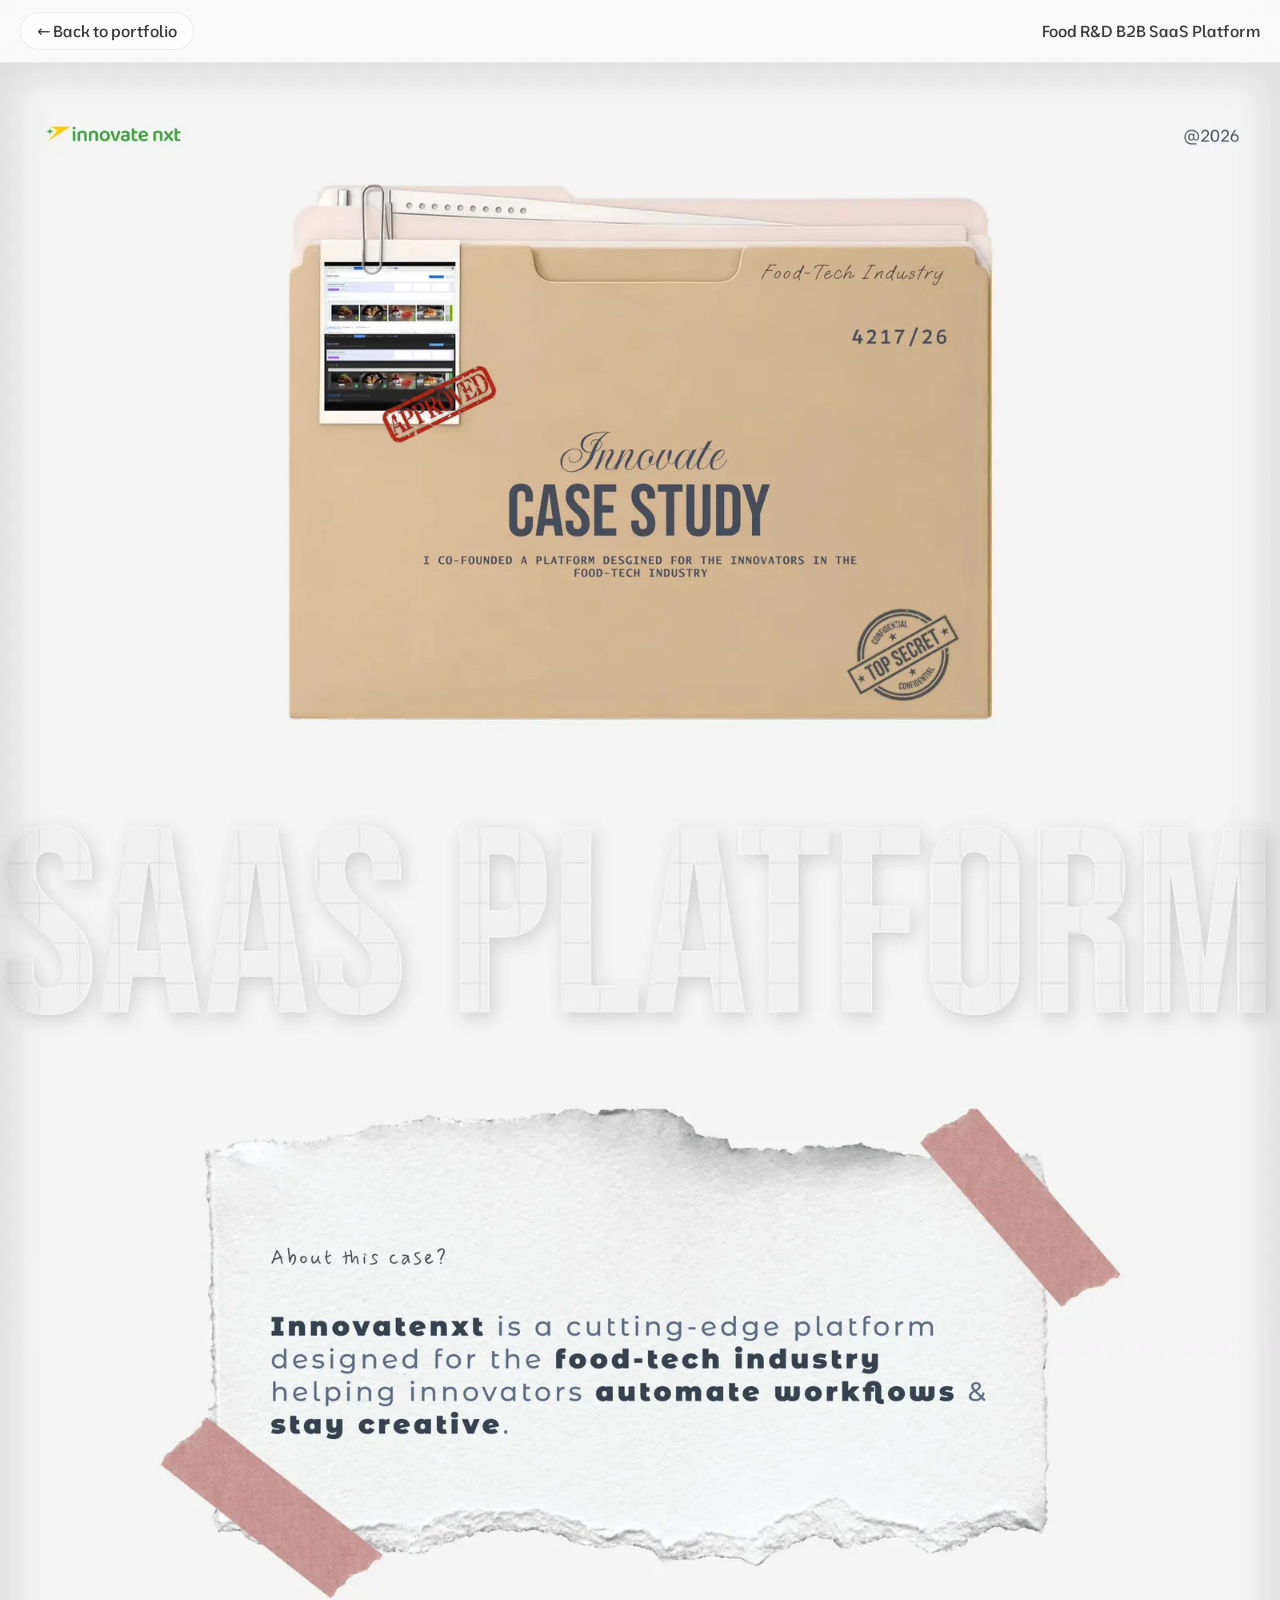
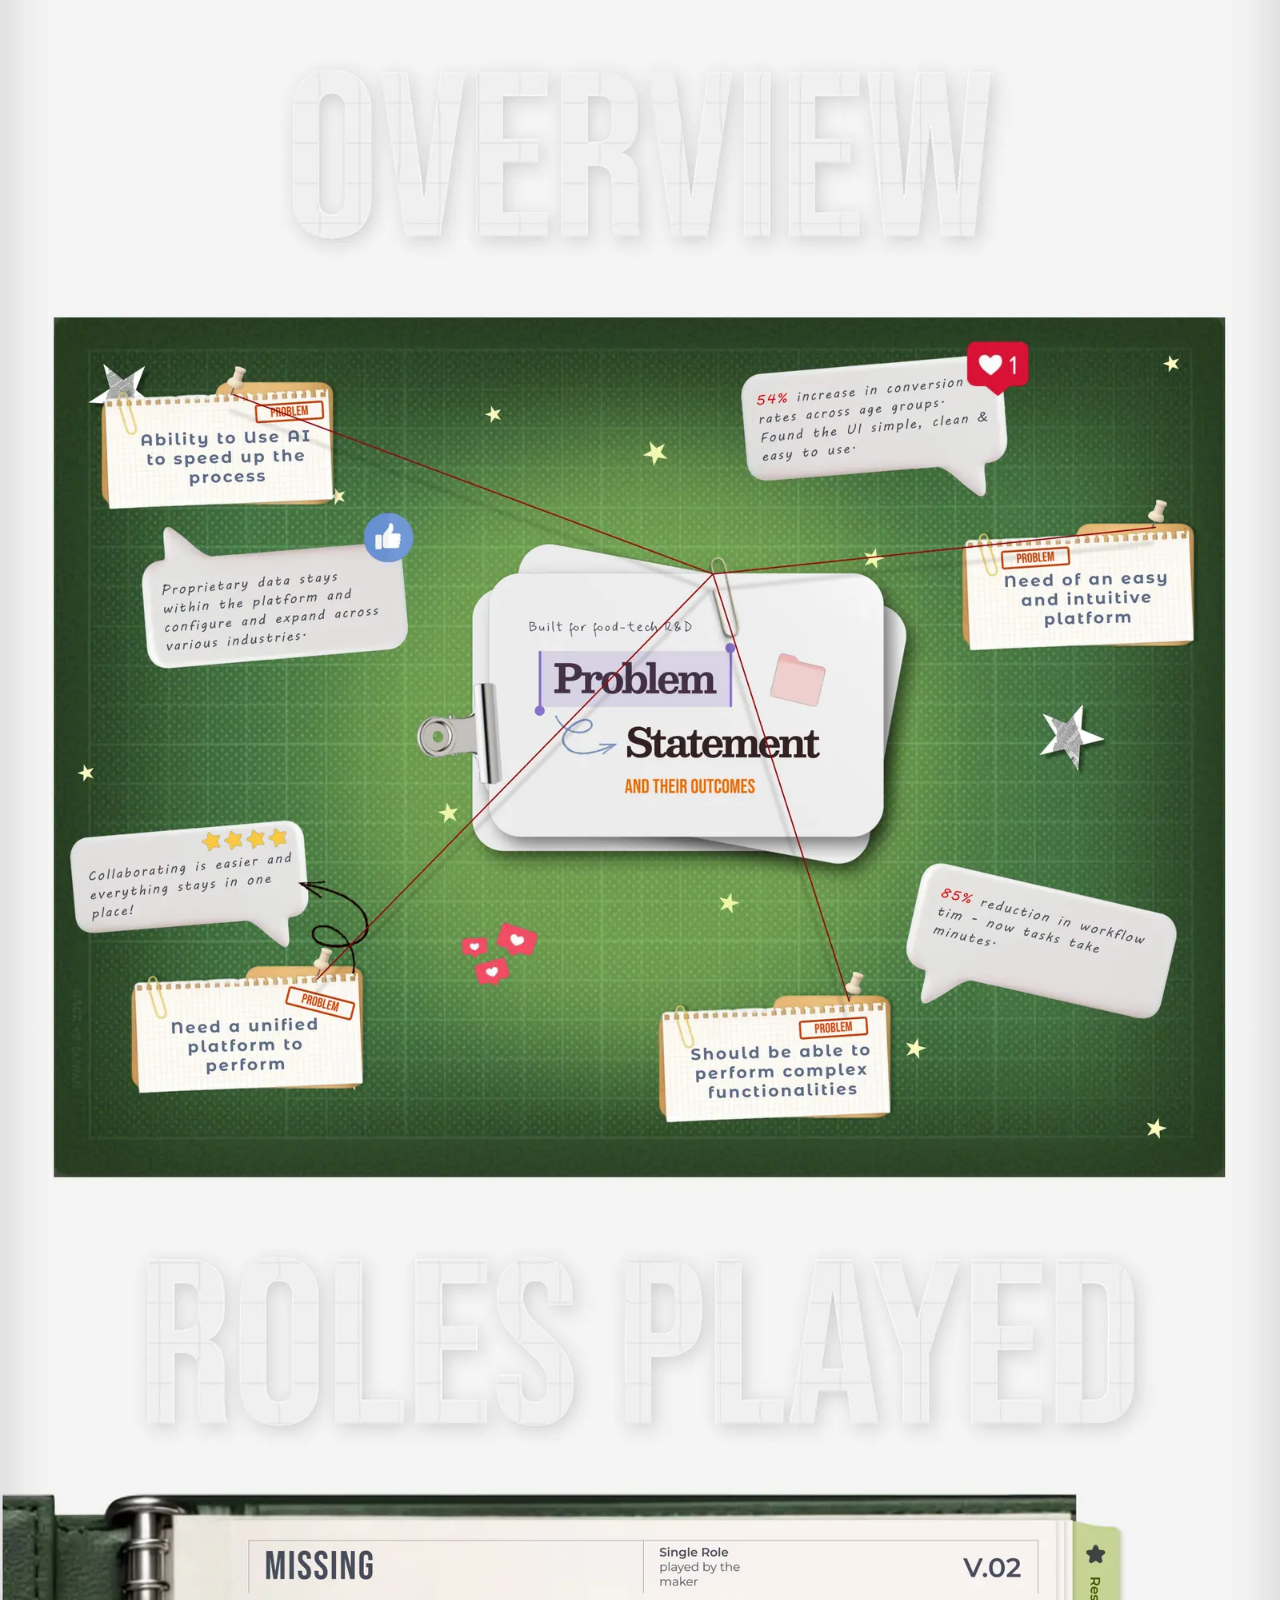
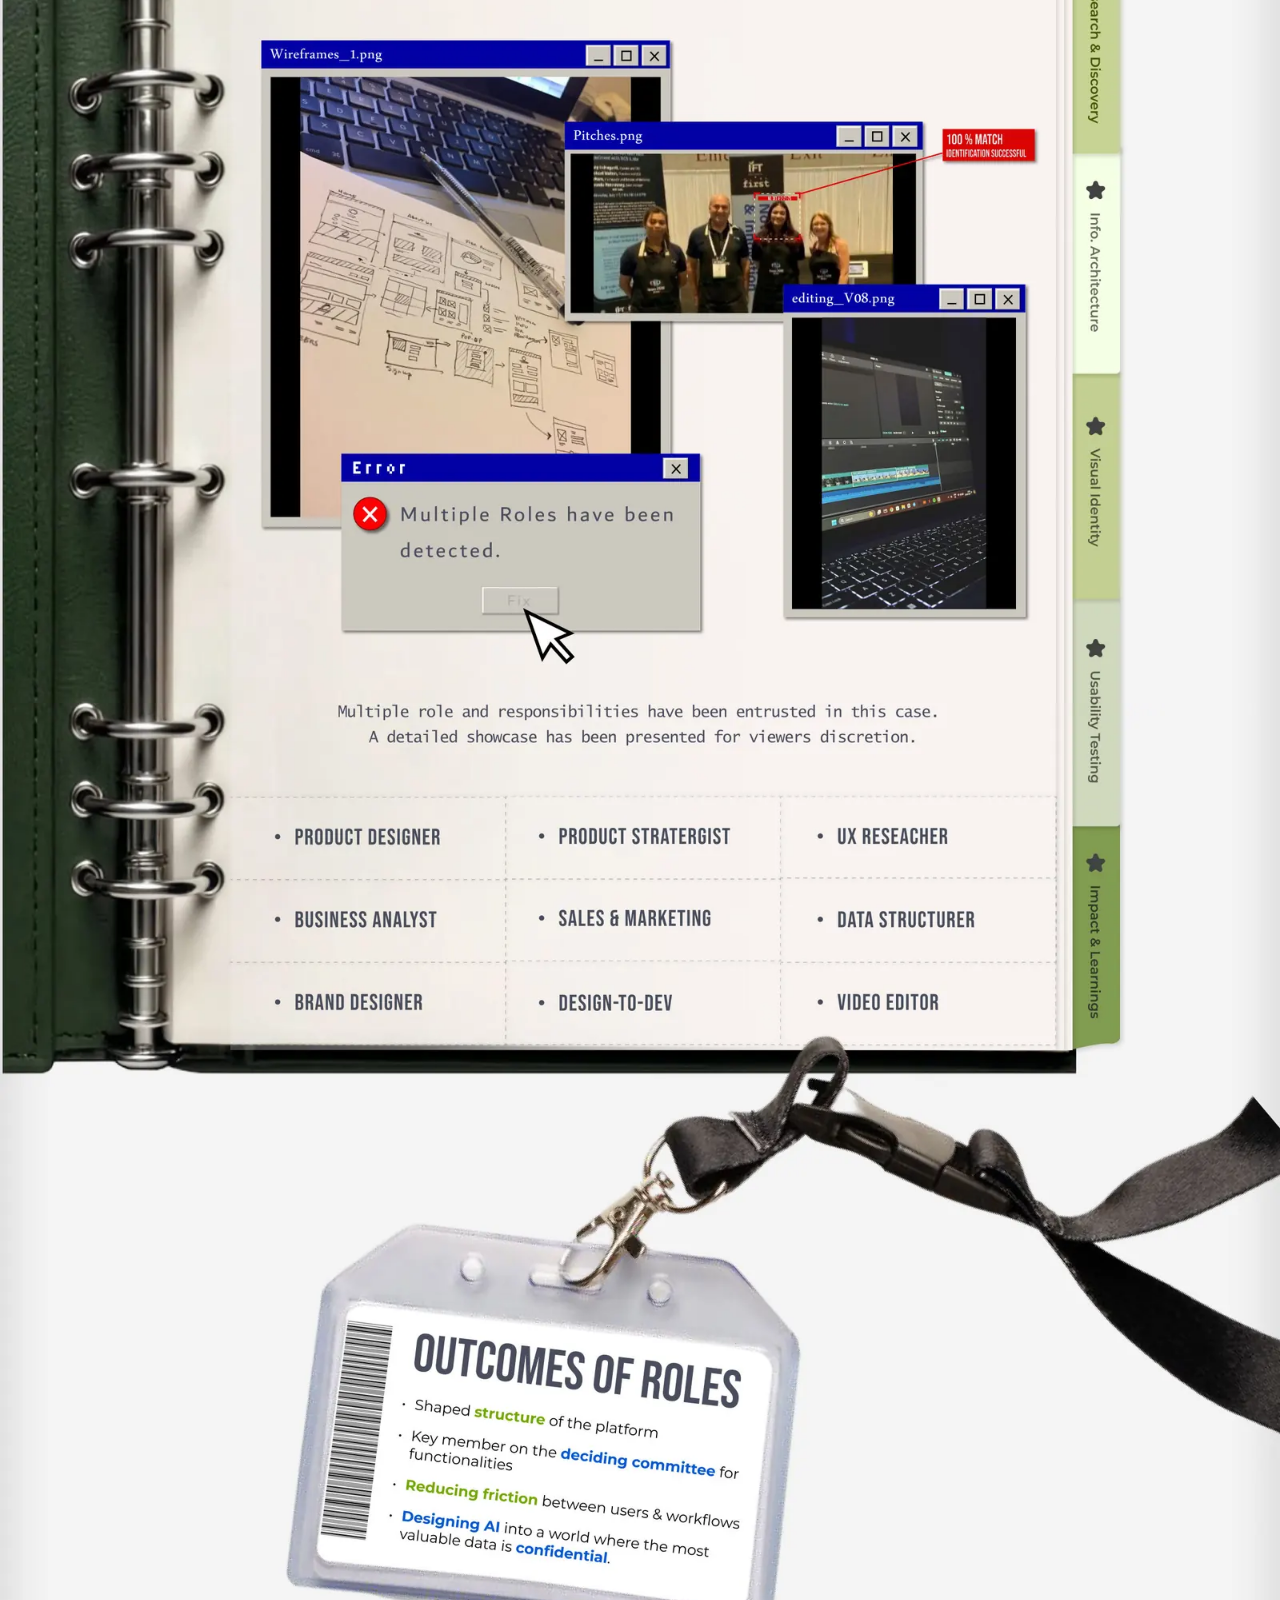
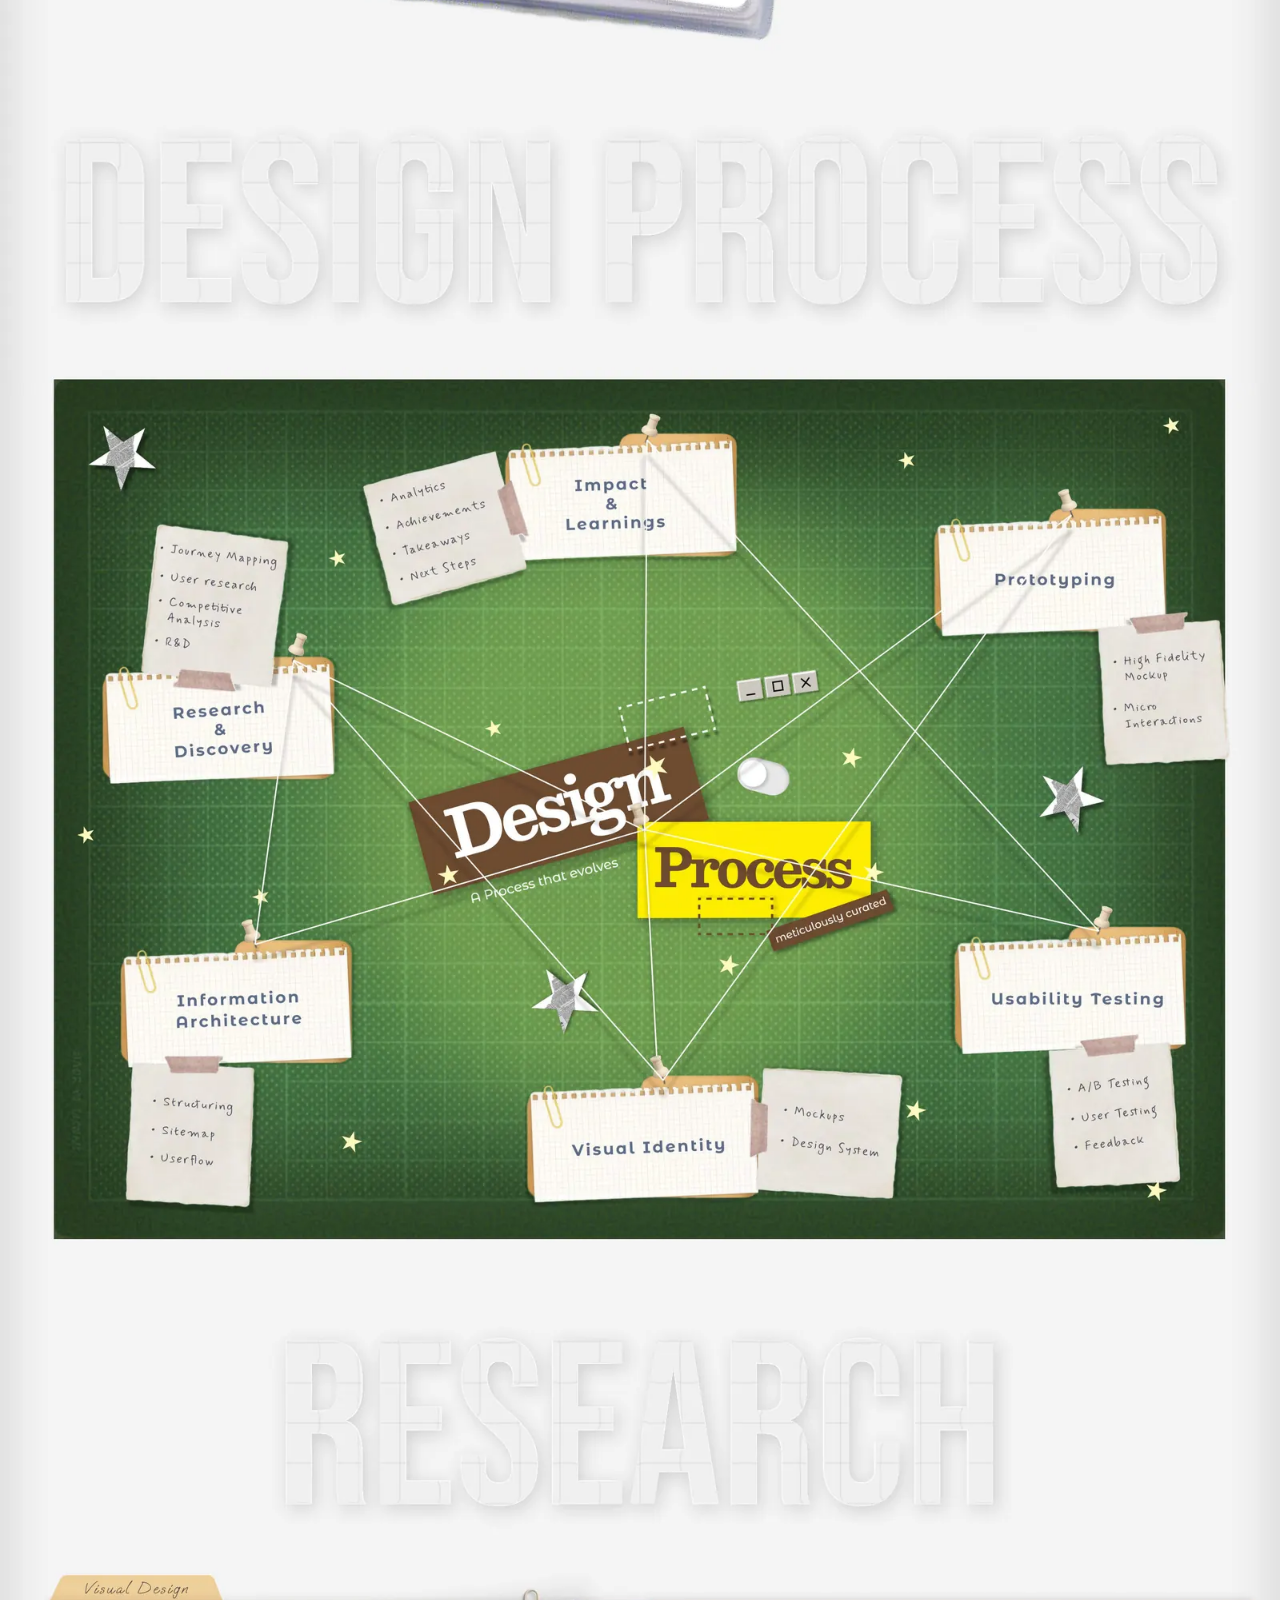
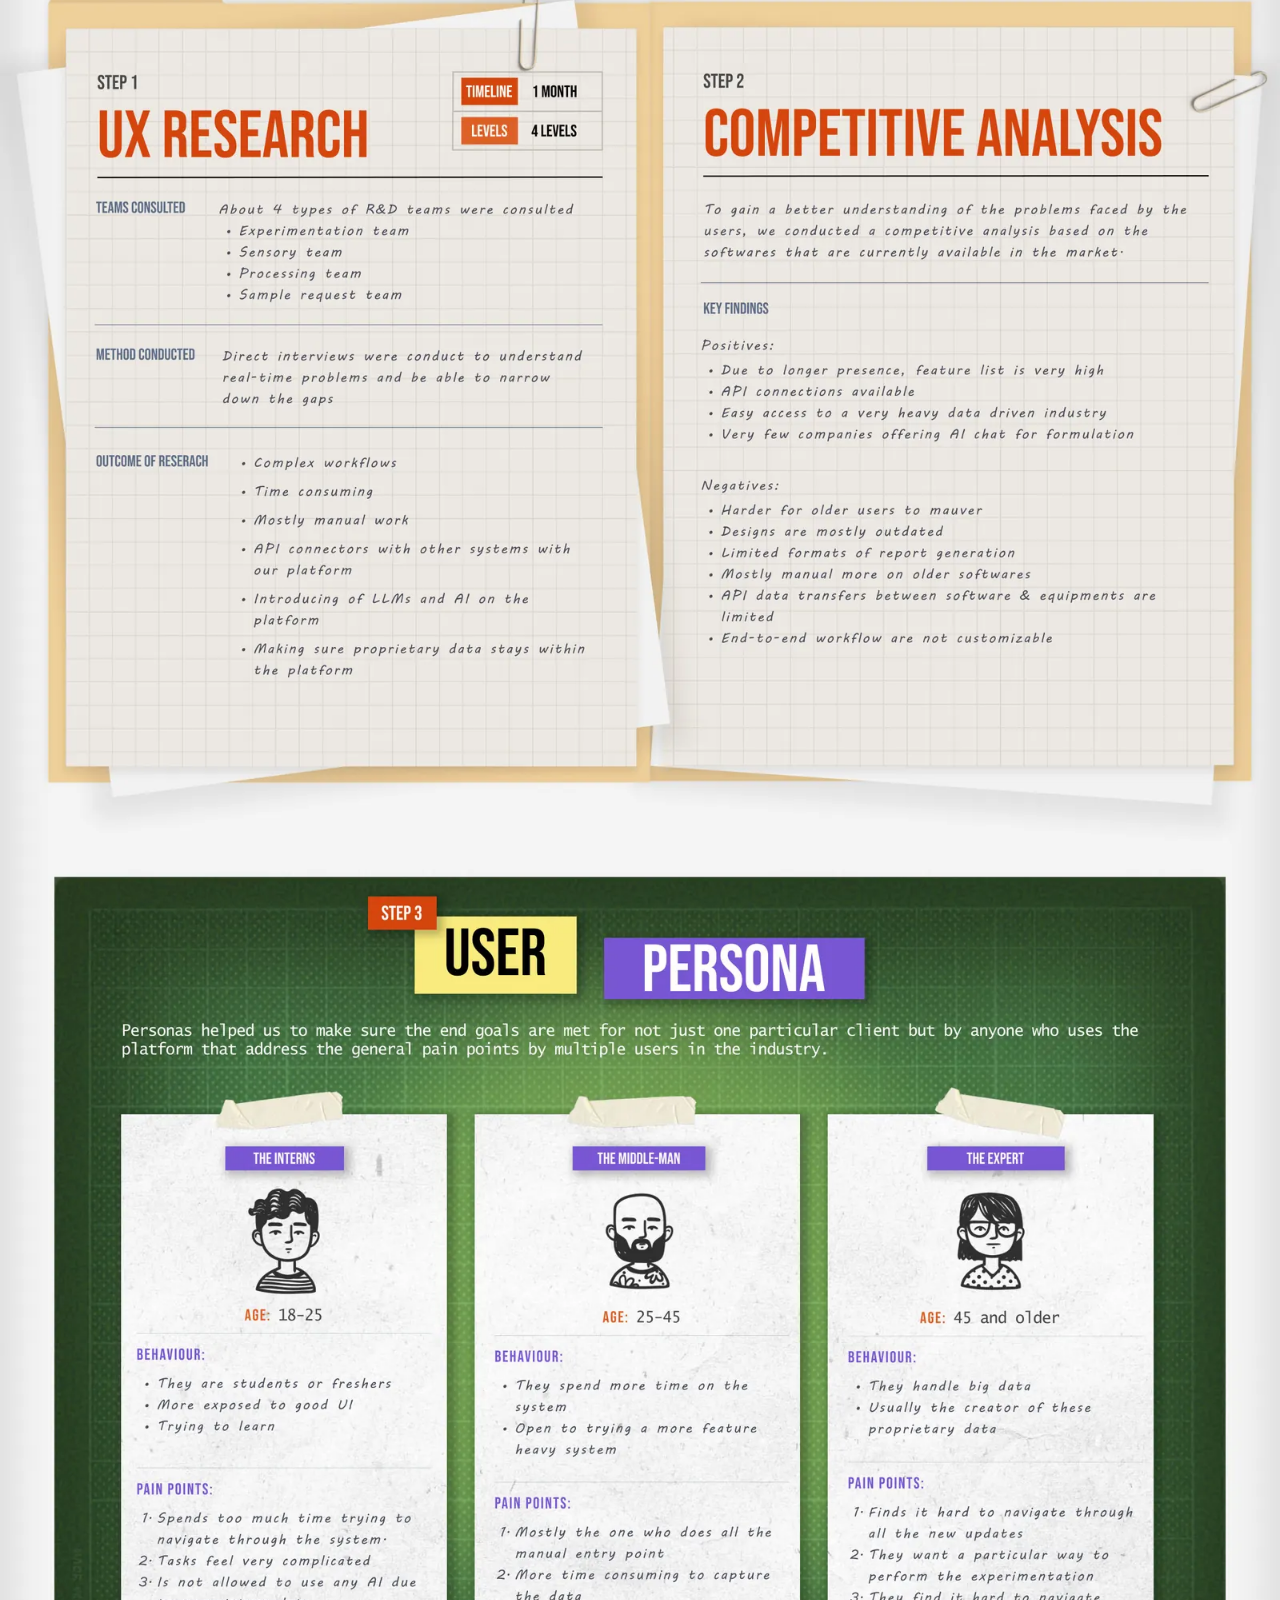
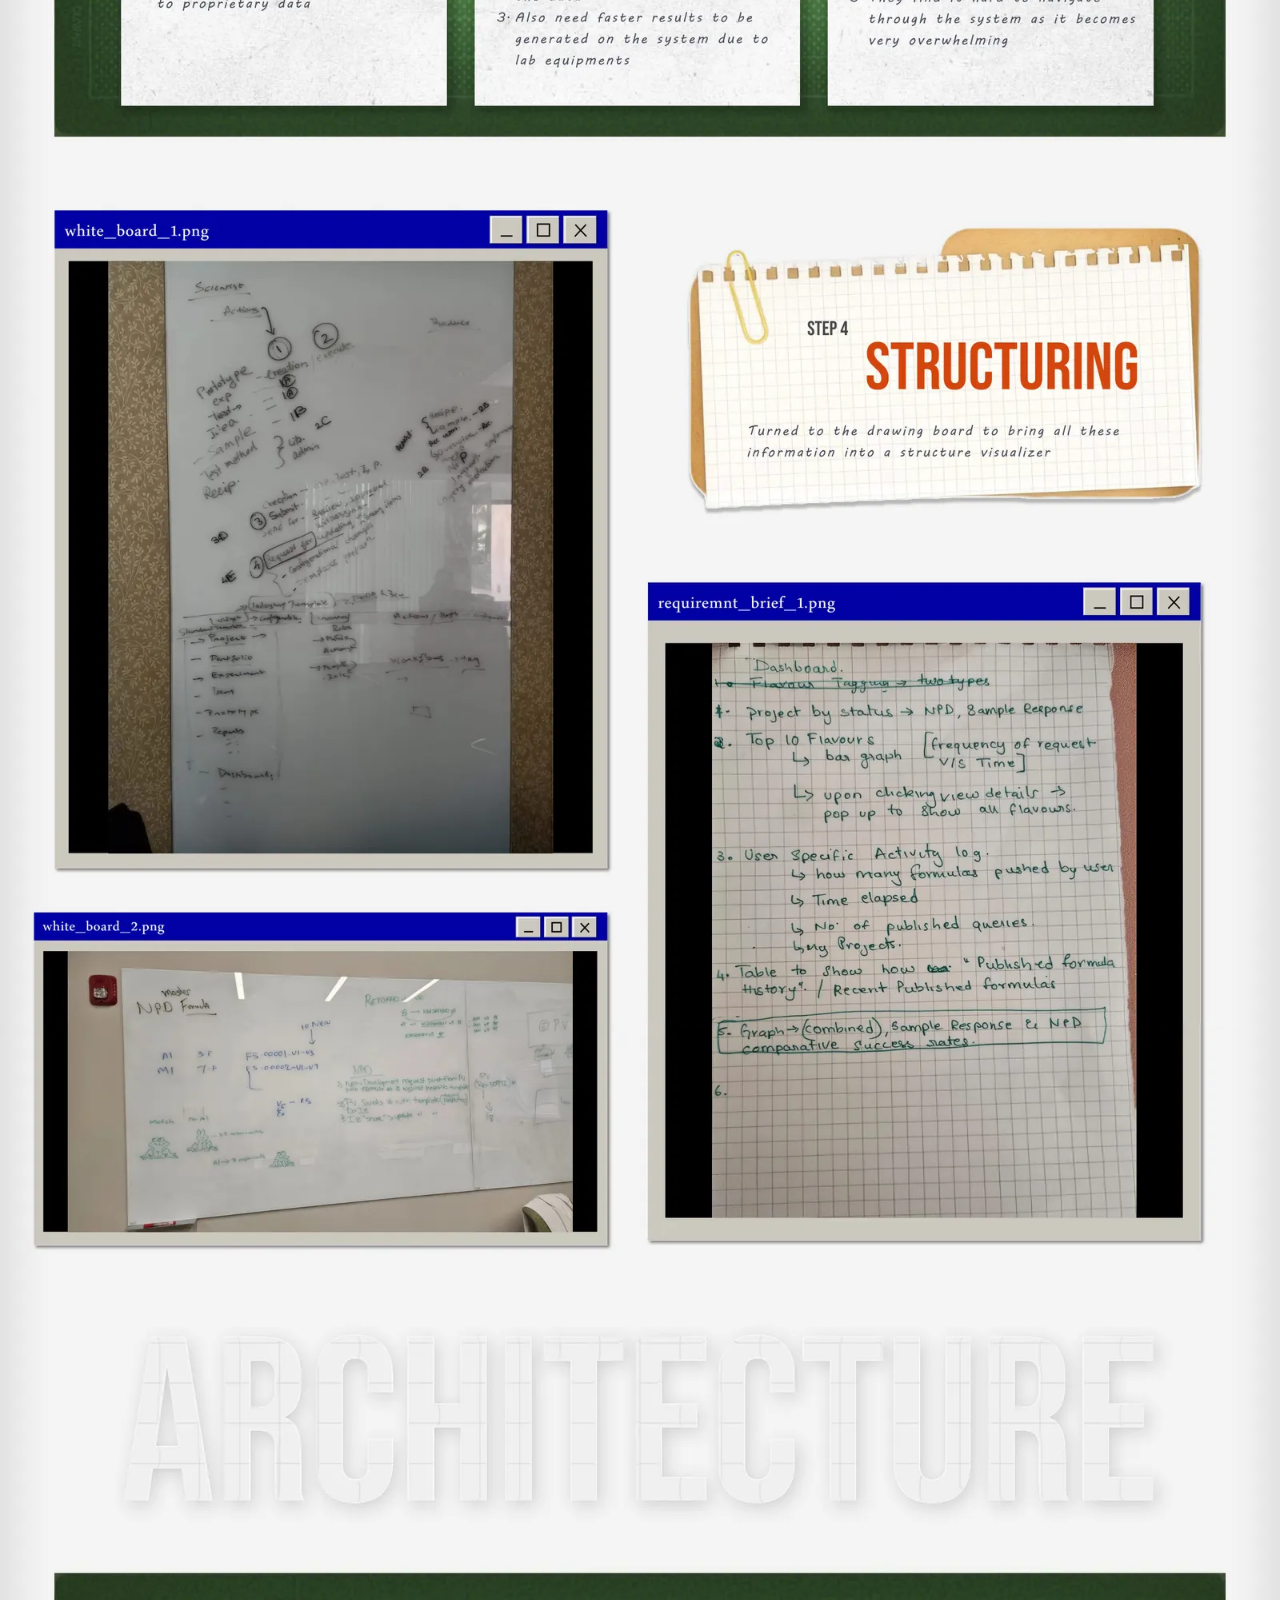
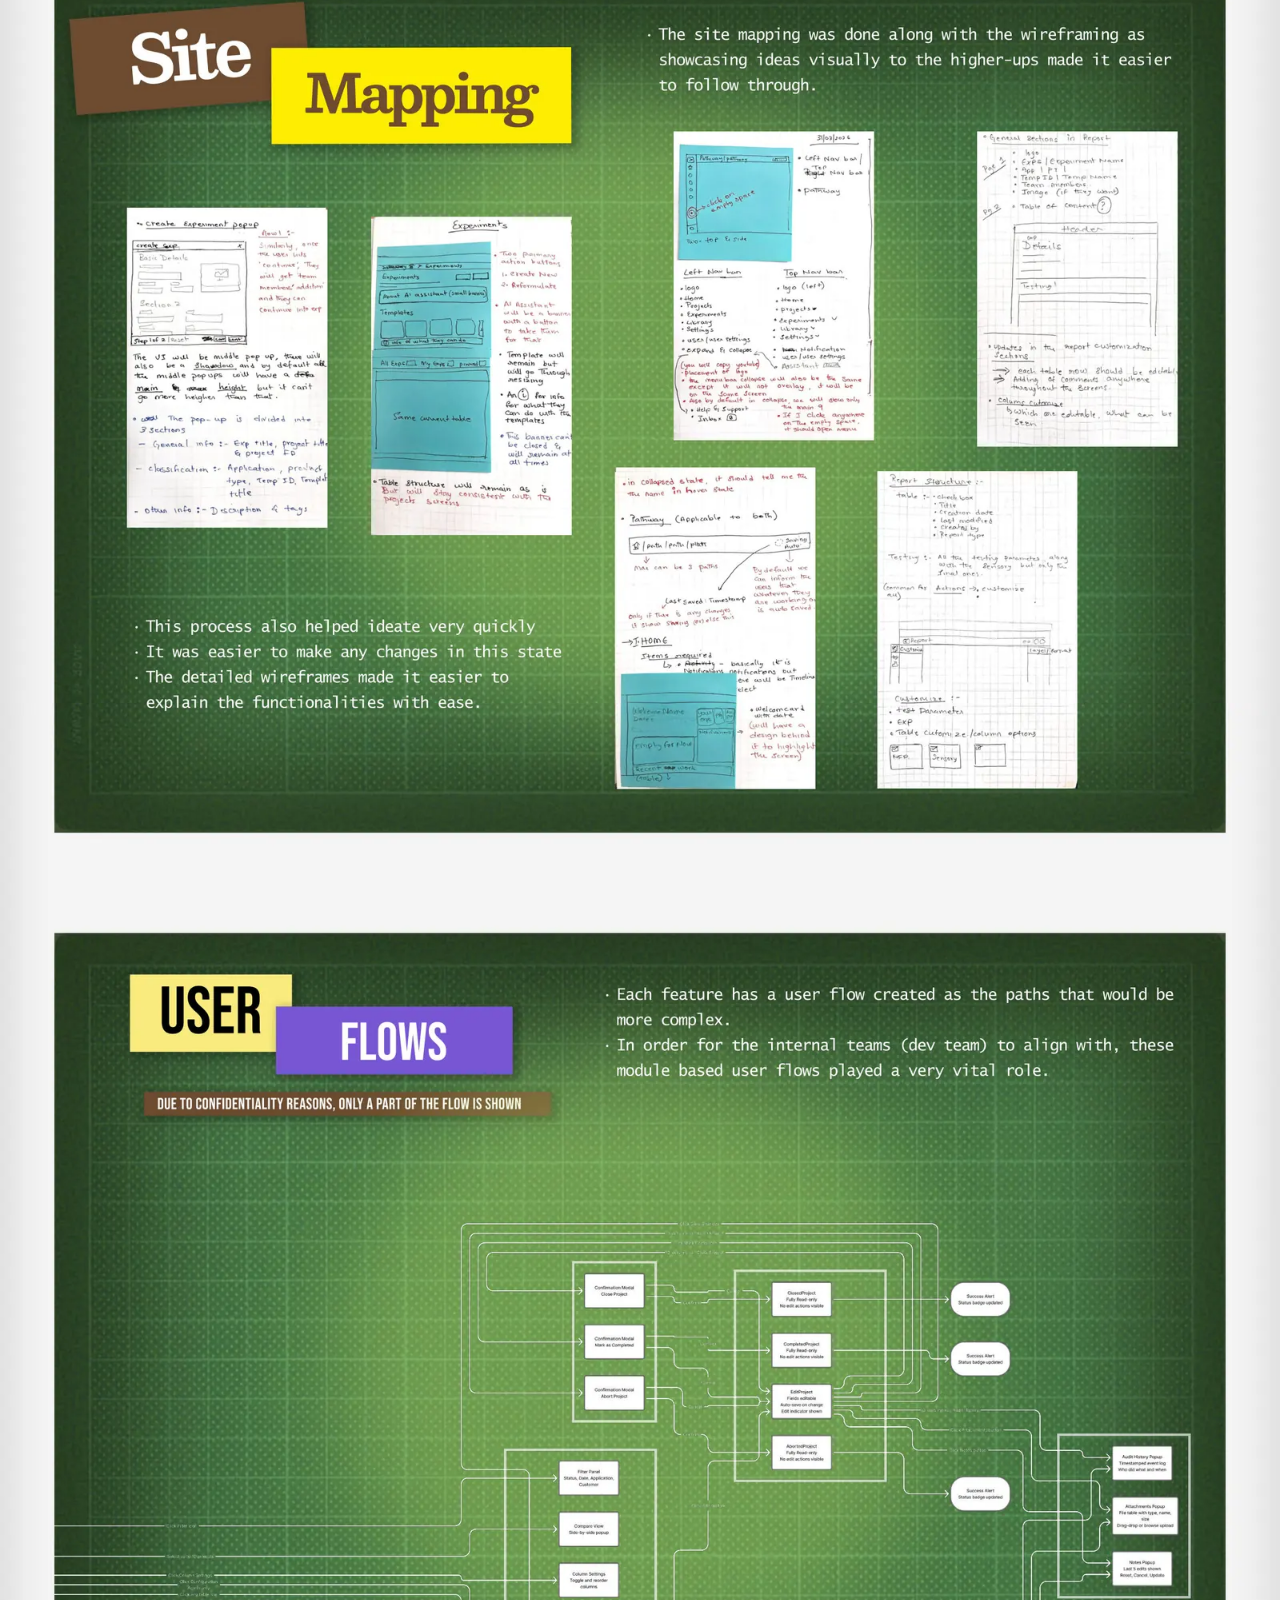
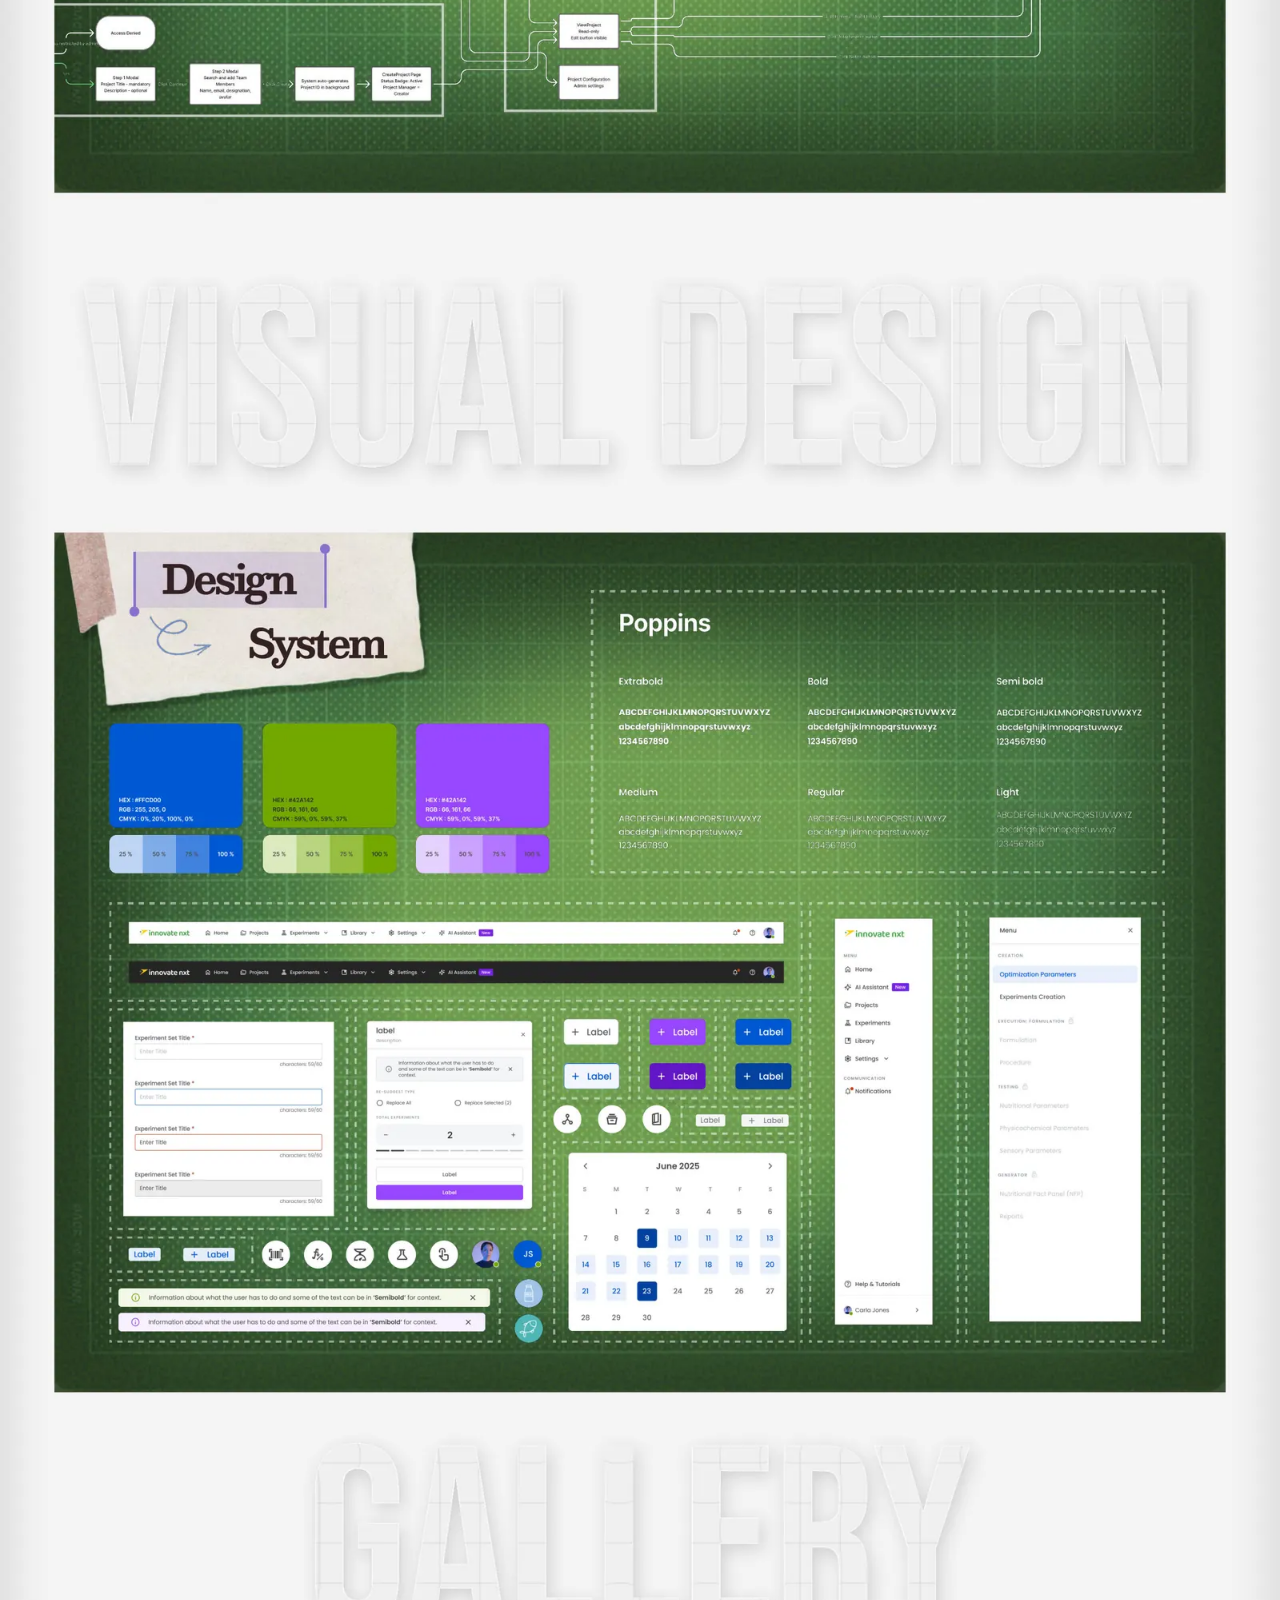
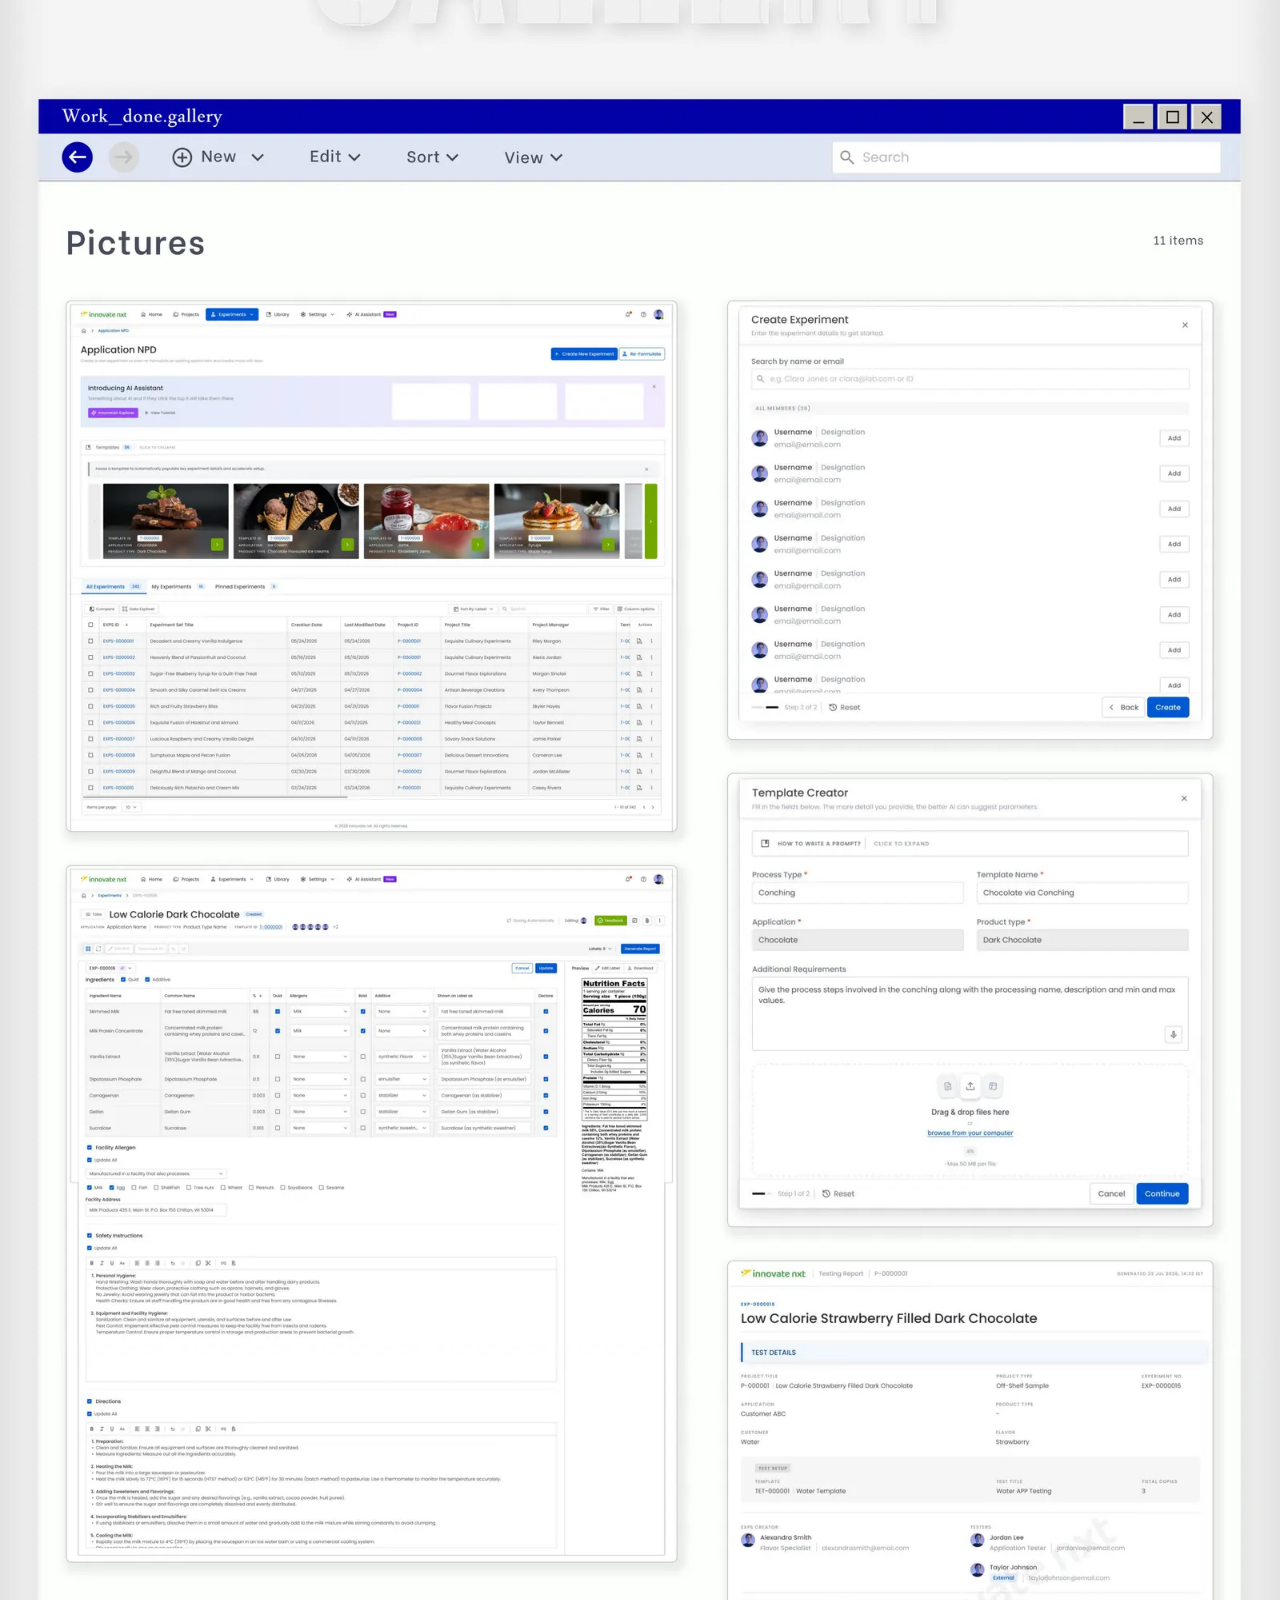
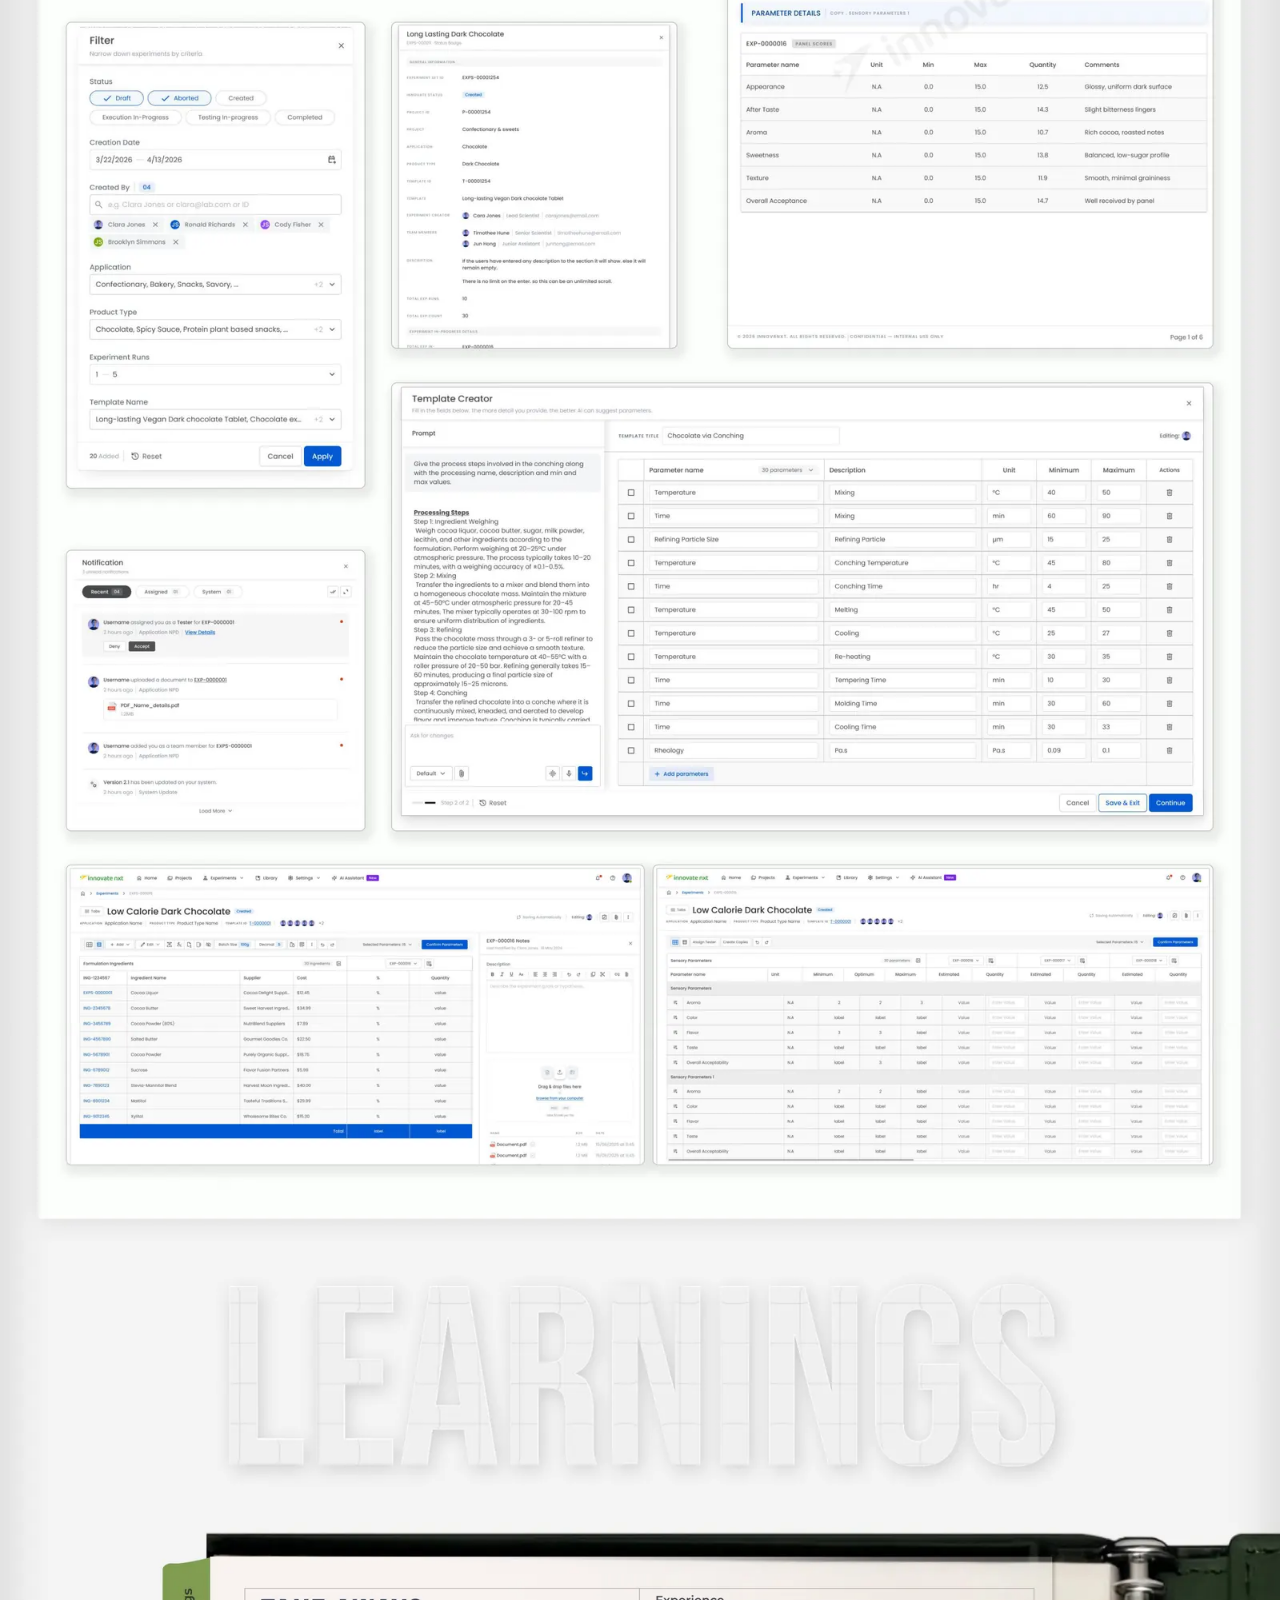
==== case-study.html @ 12398d11 "Add files via upload" ====
<!doctype html>
<html lang="en">
<head>
<meta charset="utf-8">
<meta name="viewport" content="width=device-width, initial-scale=1">
<title>Food R&amp;D B2B SaaS Platform — Case Study · Deepali Harish</title>
<meta name="description" content="Case study: a workflow-automation platform for food-tech R&amp;D, designed end to end by Deepali Harish.">
<style>
@font-face{font-family:Moderustic;src:url(assets/fonts/moderustic-500.woff2) format("woff2");font-weight:500;font-display:swap}
*{box-sizing:border-box}
body{margin:0;background:#ececec;font-family:Moderustic,system-ui,sans-serif;color:#3b3b3b}
.bar{position:sticky;top:0;z-index:2;display:flex;justify-content:space-between;align-items:center;gap:12px;padding:12px 20px;background:rgba(255,255,255,.7);-webkit-backdrop-filter:blur(16px);backdrop-filter:blur(16px);border-bottom:1px solid rgba(0,0,0,.06);font-weight:500}
.bar a{color:#3b3b3b;text-decoration:none;padding:8px 16px;border-radius:999px;background:rgba(255,255,255,.8);border:1px solid rgba(0,0,0,.08);white-space:nowrap}
.bar a:hover{background:#fff}
.bar span{overflow:hidden;text-overflow:ellipsis;white-space:nowrap}
main{max-width:1280px;margin:0 auto;line-height:0}
main img{display:block;width:100%;height:auto;background:#e2e2e2}
.sr{position:absolute;width:1px;height:1px;overflow:hidden;clip:rect(0 0 0 0)}
</style>
</head>
<body>
<header class="bar"><a href="index.html#works">&larr; Back to portfolio</a><span>Food R&amp;D B2B SaaS Platform</span></header>
<main>
<h1 class="sr">Food R&amp;D B2B SaaS Platform — case study by Deepali Harish</h1>
<p class="sr">A workflow-automation platform for food-tech R&amp;D covering the problem, UX research, competitive analysis, personas, information architecture, design process, design system, product screens and learnings.</p>
<img src="assets/case-study/pages/p01.webp" width="1600" height="1600" alt="">
<img src="assets/case-study/pages/p02.webp" width="1600" height="1600" alt="">
<img src="assets/case-study/pages/p03.webp" width="1600" height="1600" alt="" loading="lazy">
<img src="assets/case-study/pages/p04.webp" width="1600" height="1600" alt="" loading="lazy">
<img src="assets/case-study/pages/p05.webp" width="1600" height="1600" alt="" loading="lazy">
<img src="assets/case-study/pages/p06.webp" width="1600" height="1600" alt="" loading="lazy">
<img src="assets/case-study/pages/p07.webp" width="1600" height="1600" alt="" loading="lazy">
<img src="assets/case-study/pages/p08.webp" width="1600" height="1600" alt="" loading="lazy">
<img src="assets/case-study/pages/p09.webp" width="1600" height="1600" alt="" loading="lazy">
<img src="assets/case-study/pages/p10.webp" width="1600" height="1600" alt="" loading="lazy">
<img src="assets/case-study/pages/p11.webp" width="1600" height="1600" alt="" loading="lazy">
<img src="assets/case-study/pages/p12.webp" width="1600" height="1600" alt="" loading="lazy">
<img src="assets/case-study/pages/p13.webp" width="1600" height="1600" alt="" loading="lazy">
<img src="assets/case-study/pages/p14.webp" width="1600" height="1167" alt="" loading="lazy">
</main>
</body>
</html>
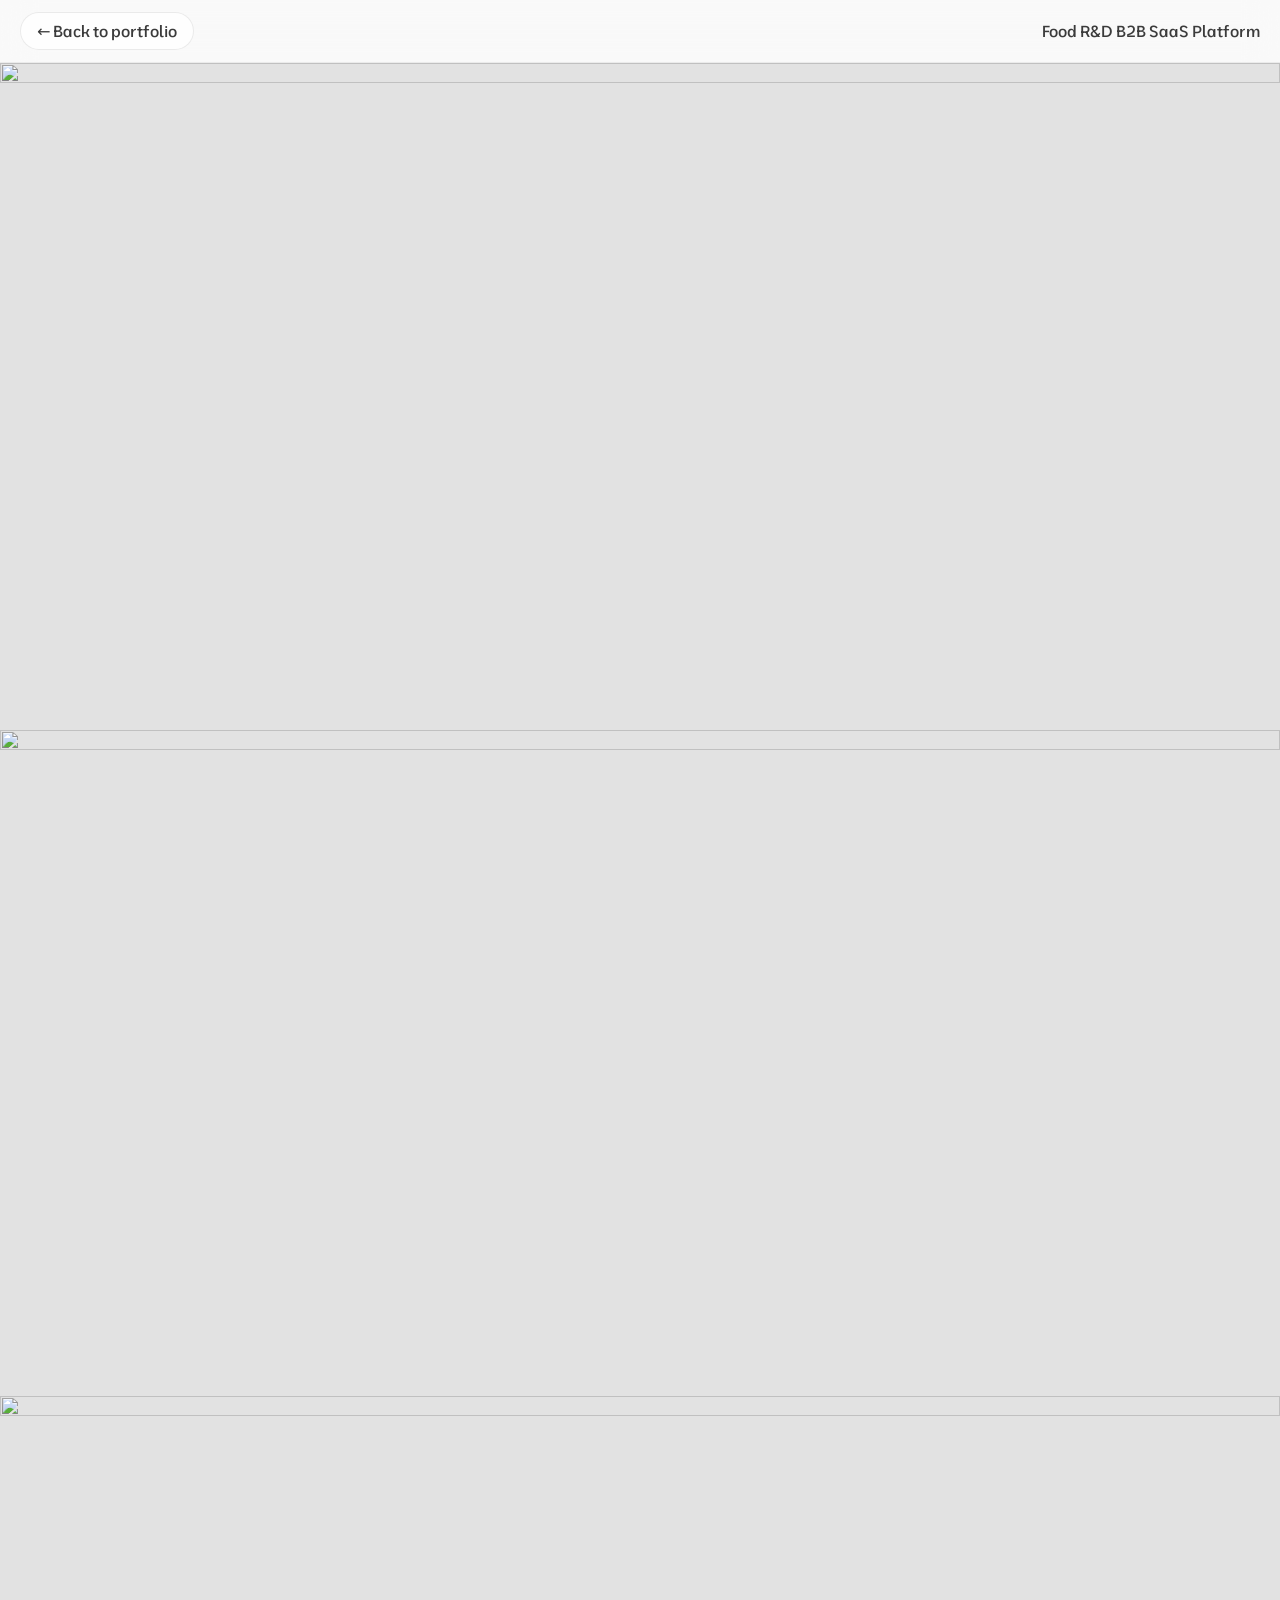
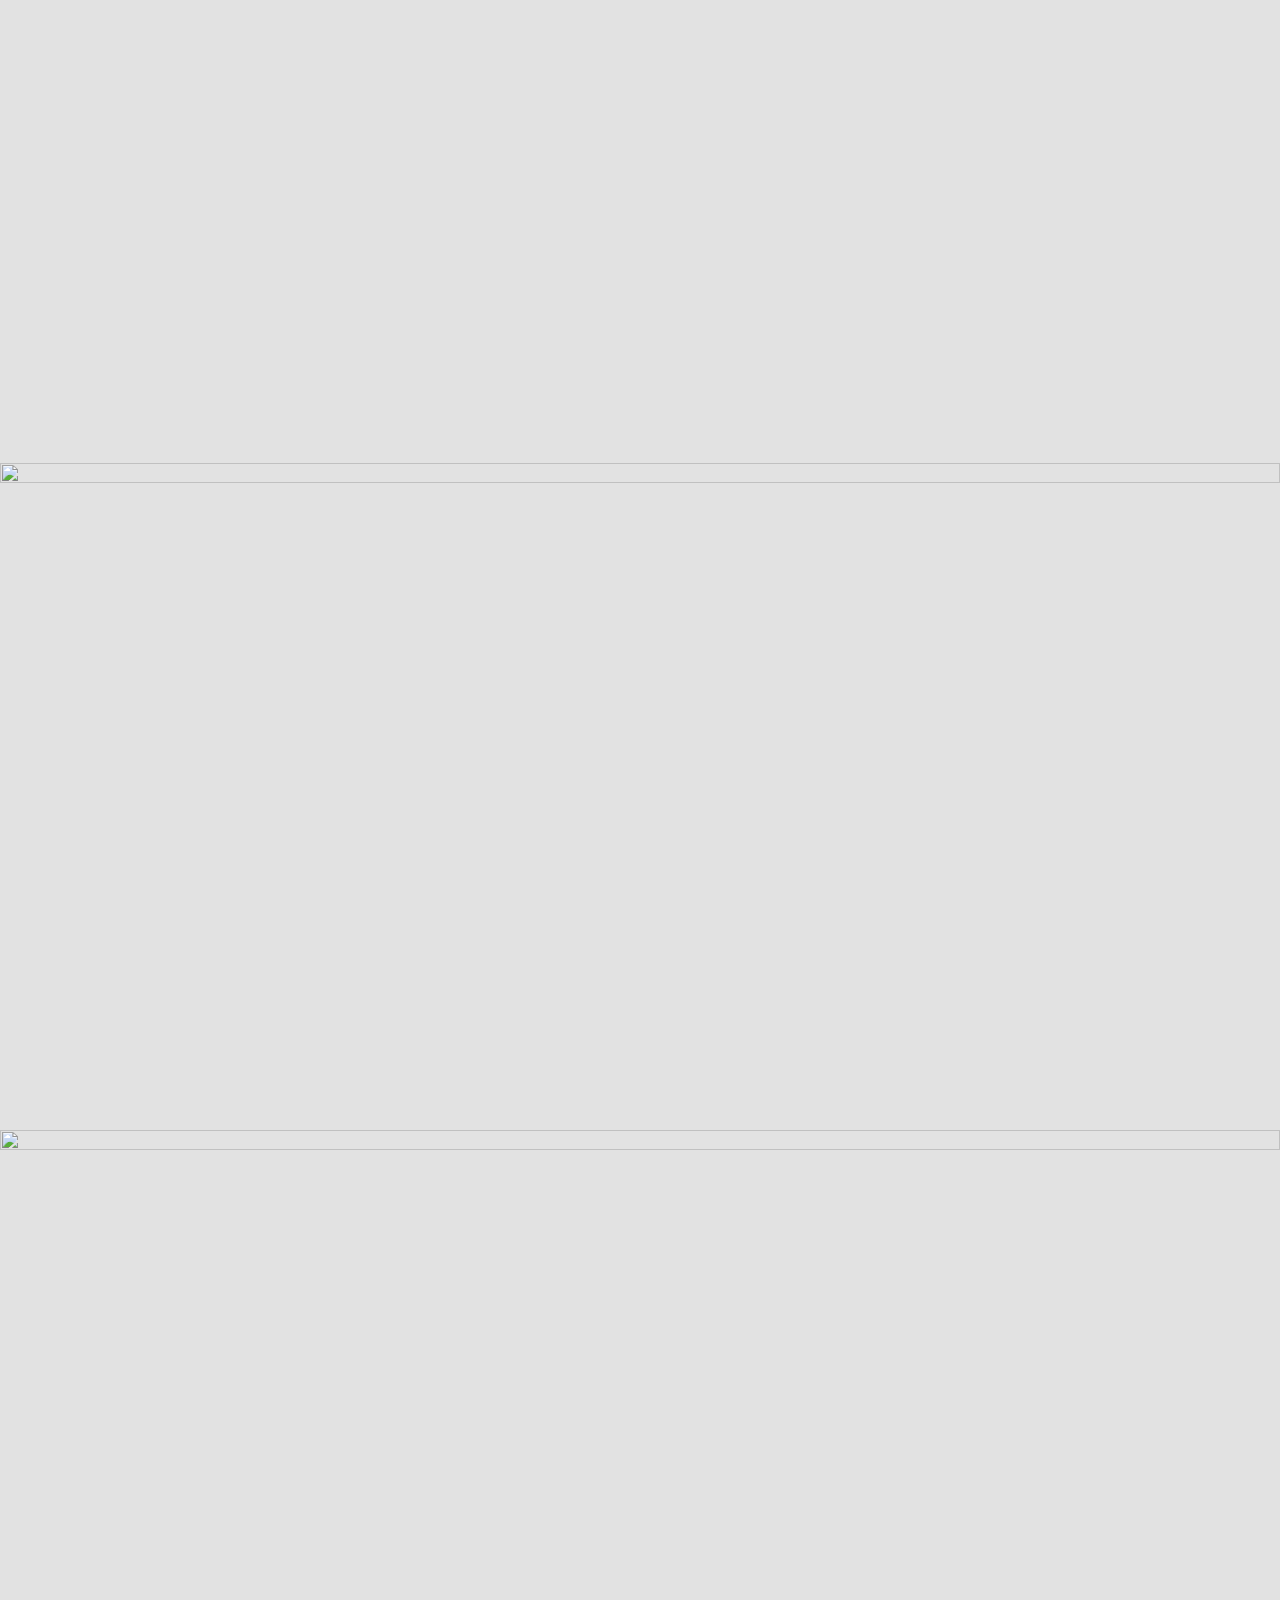
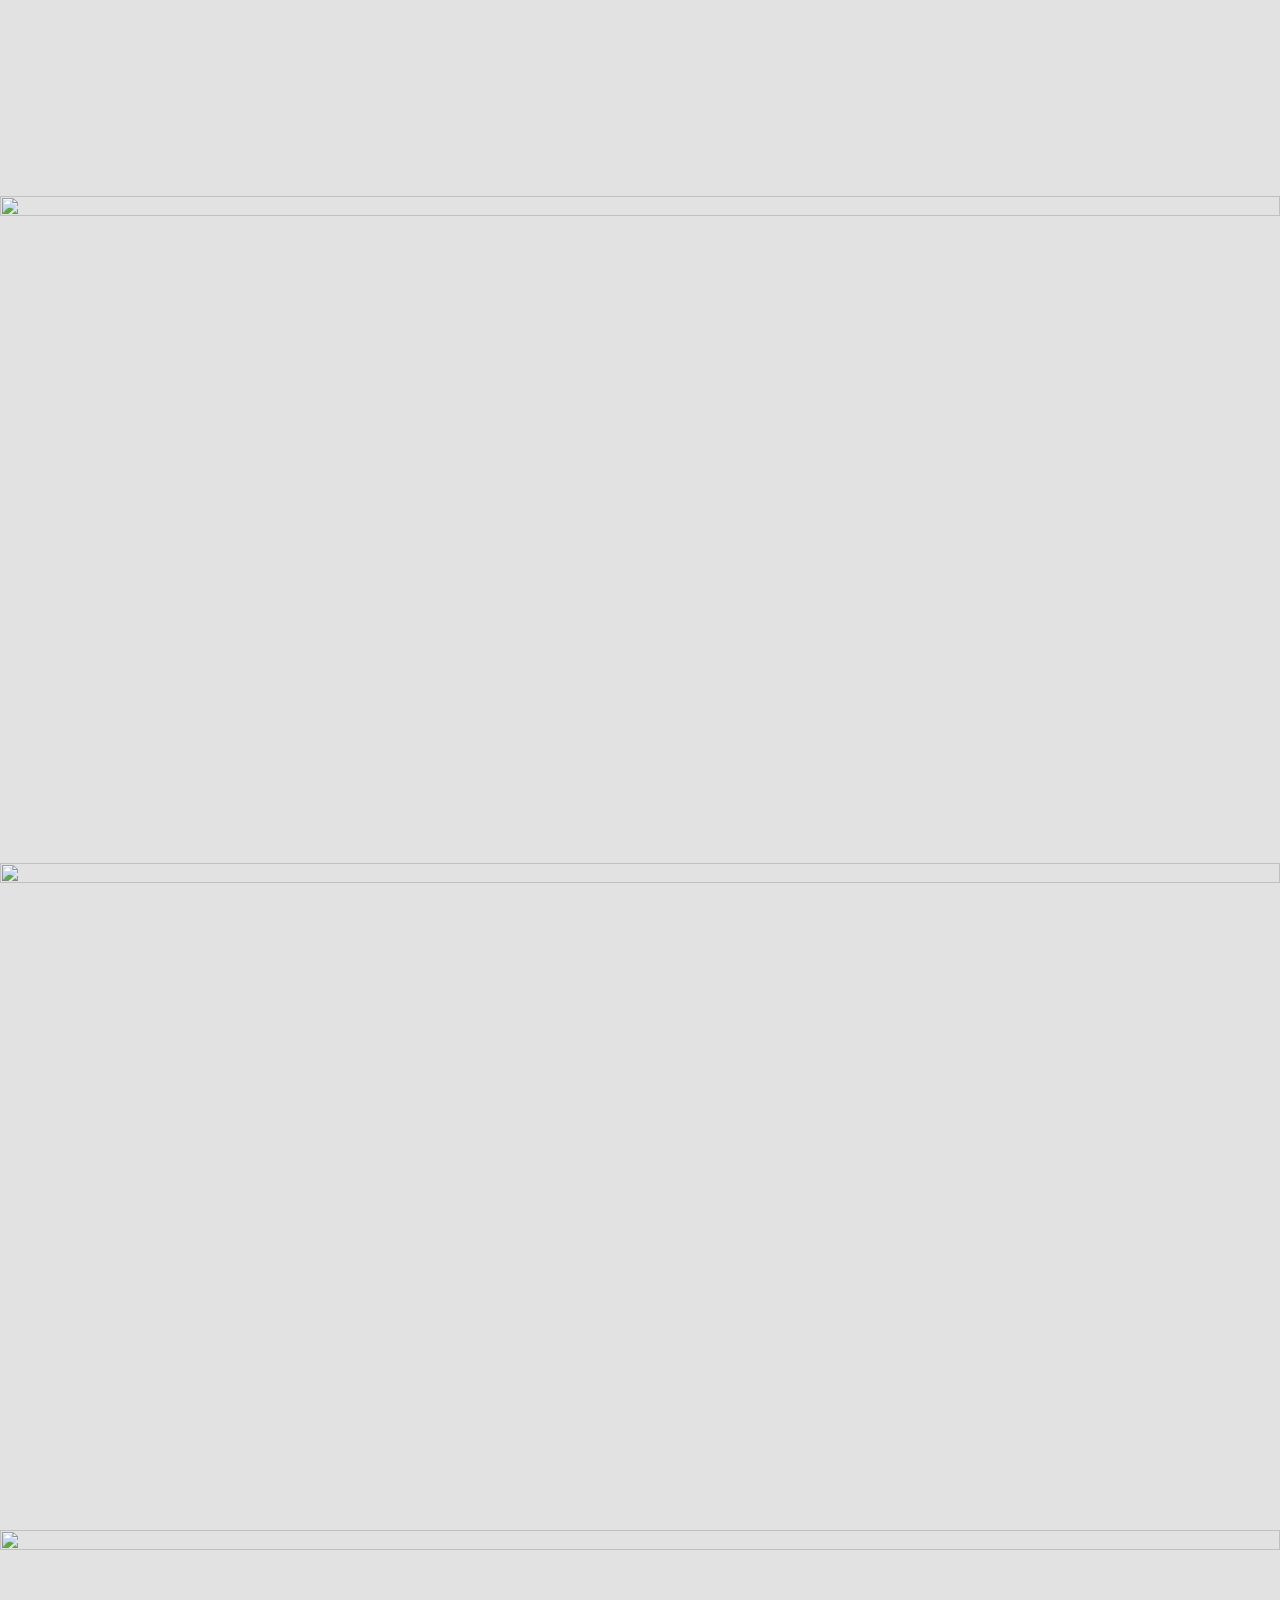
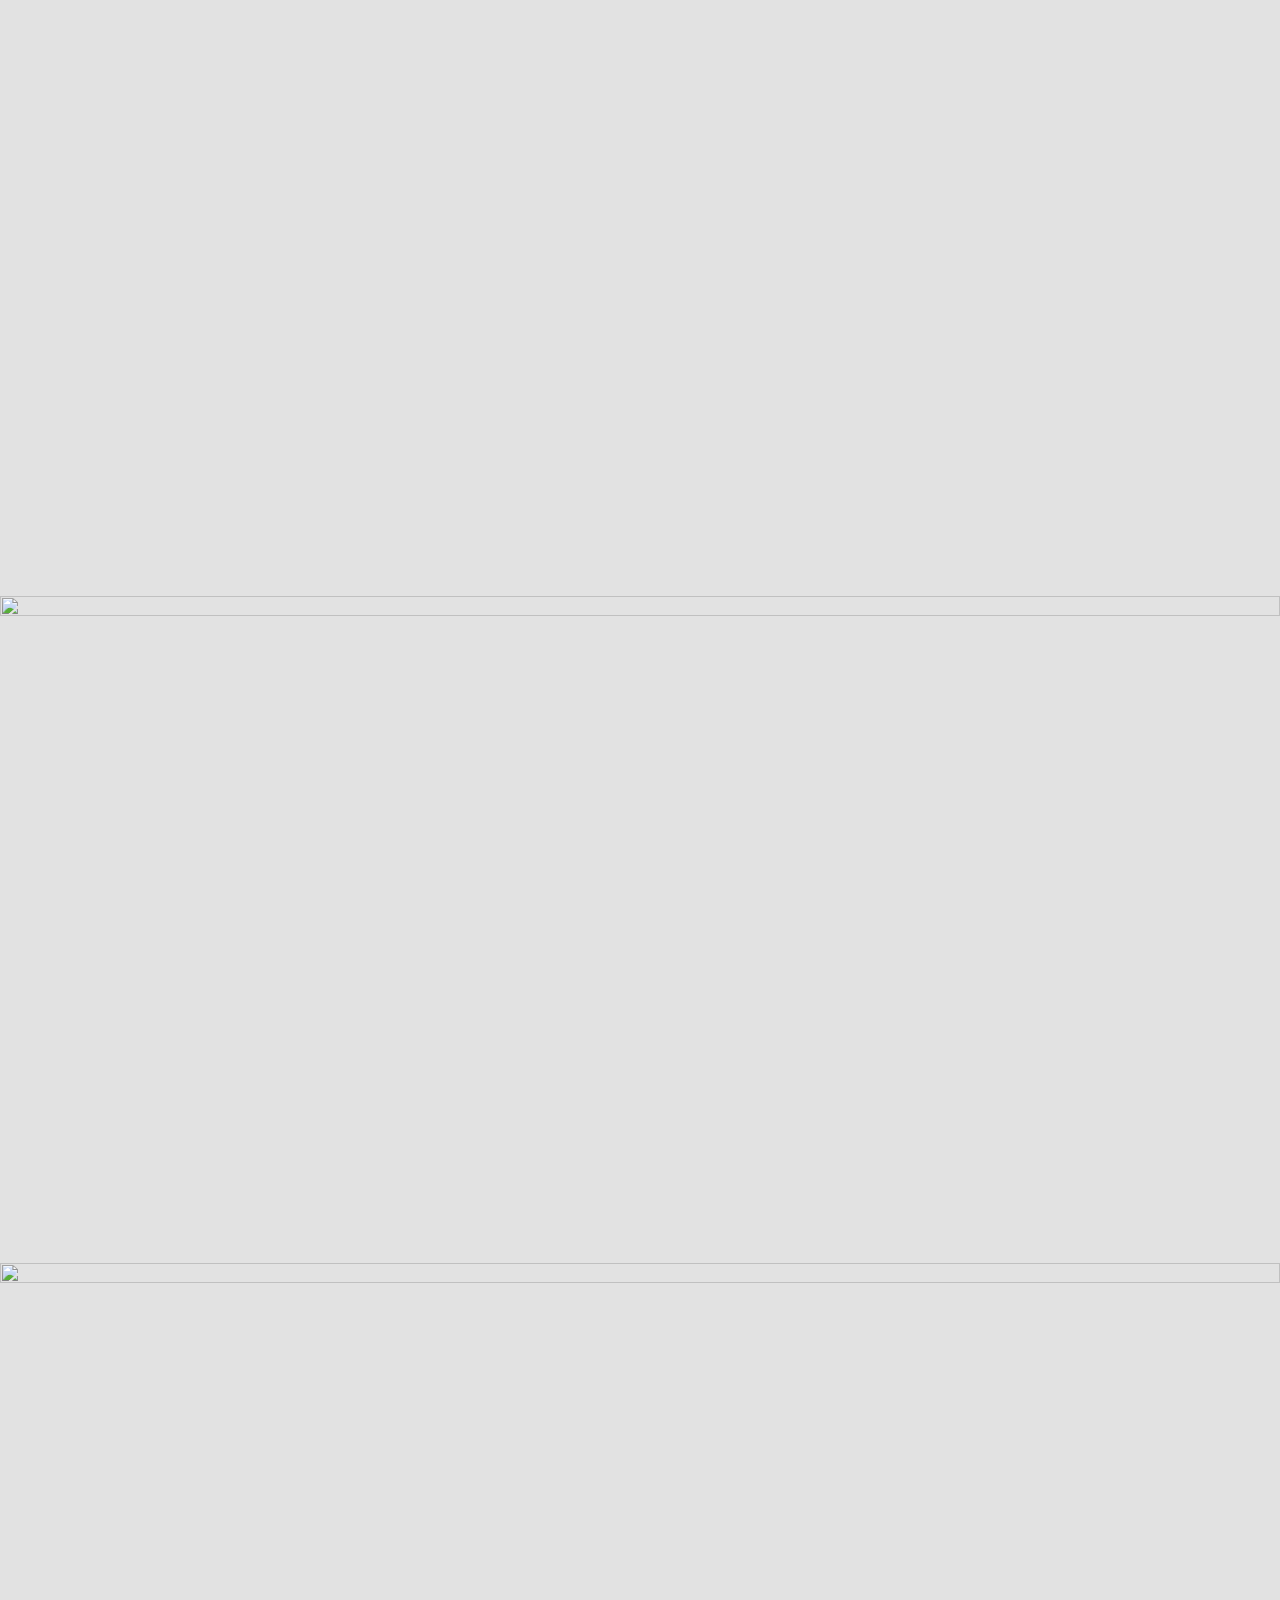
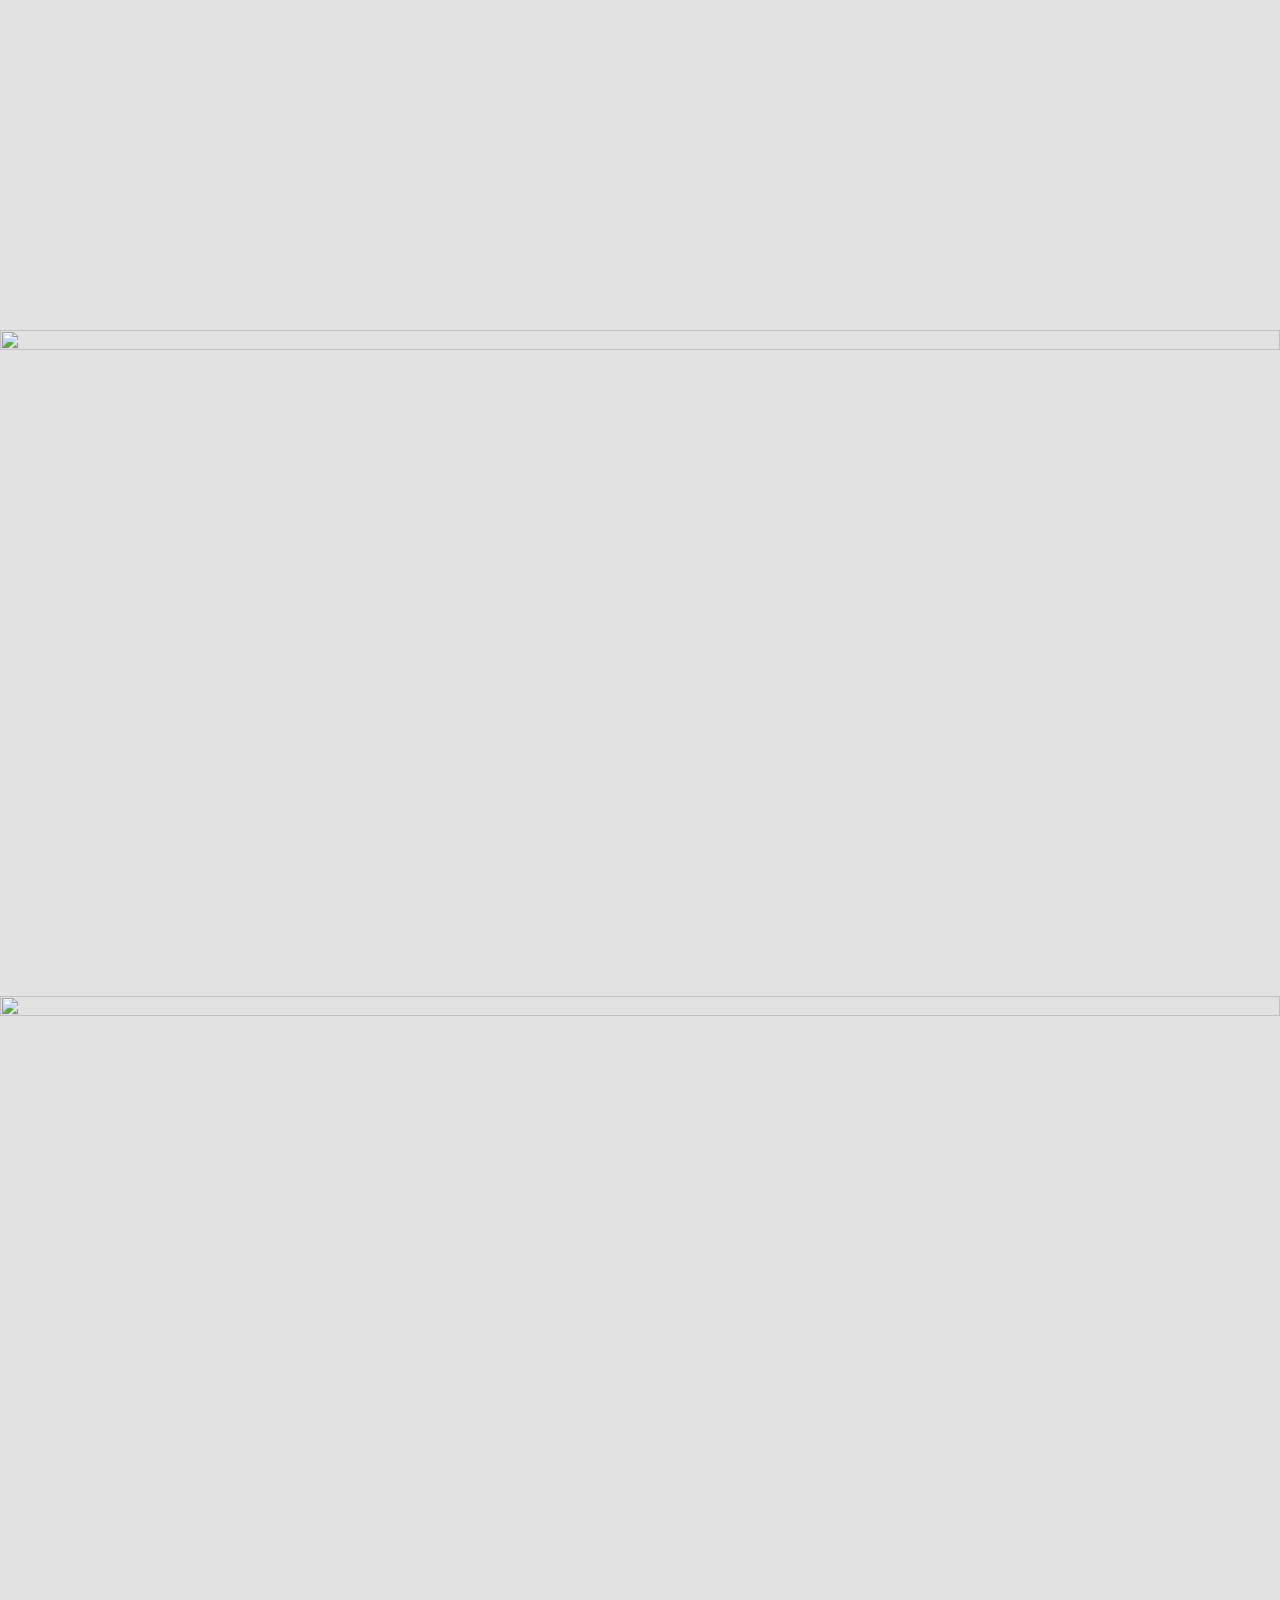
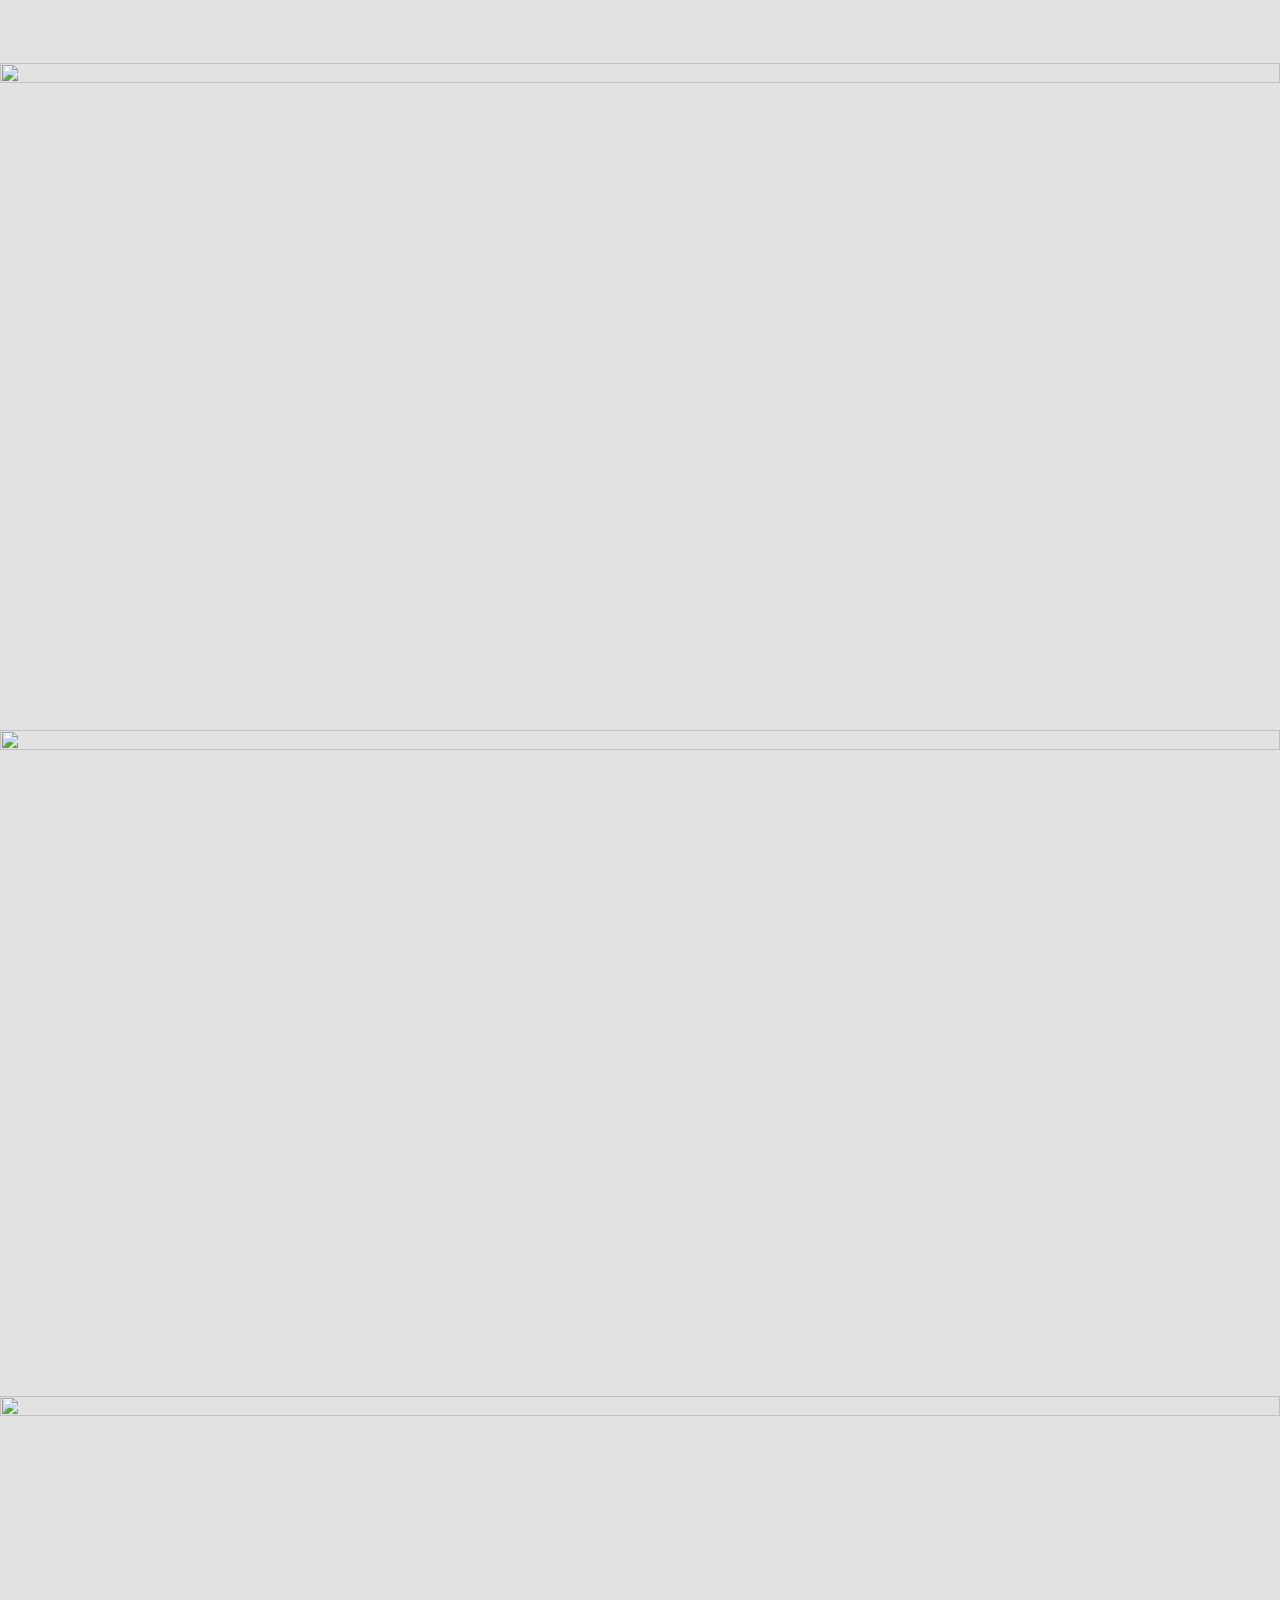
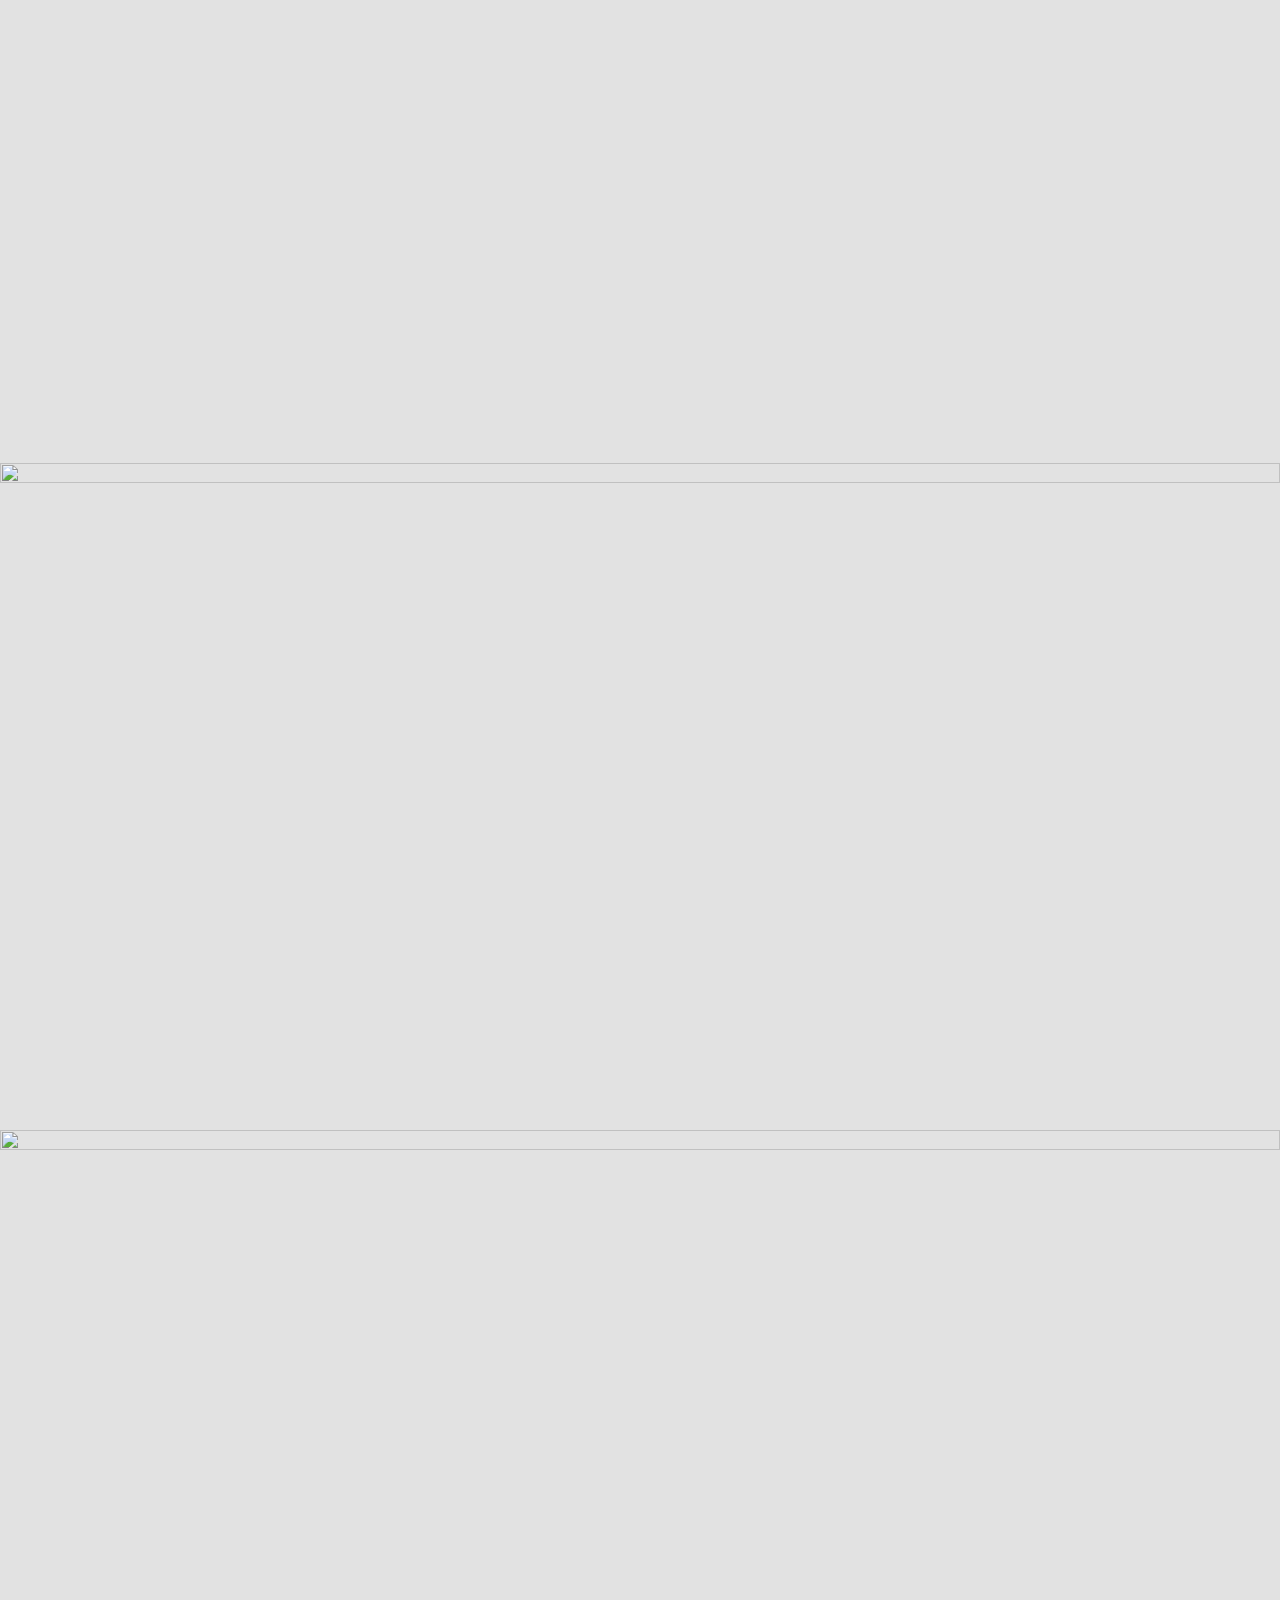
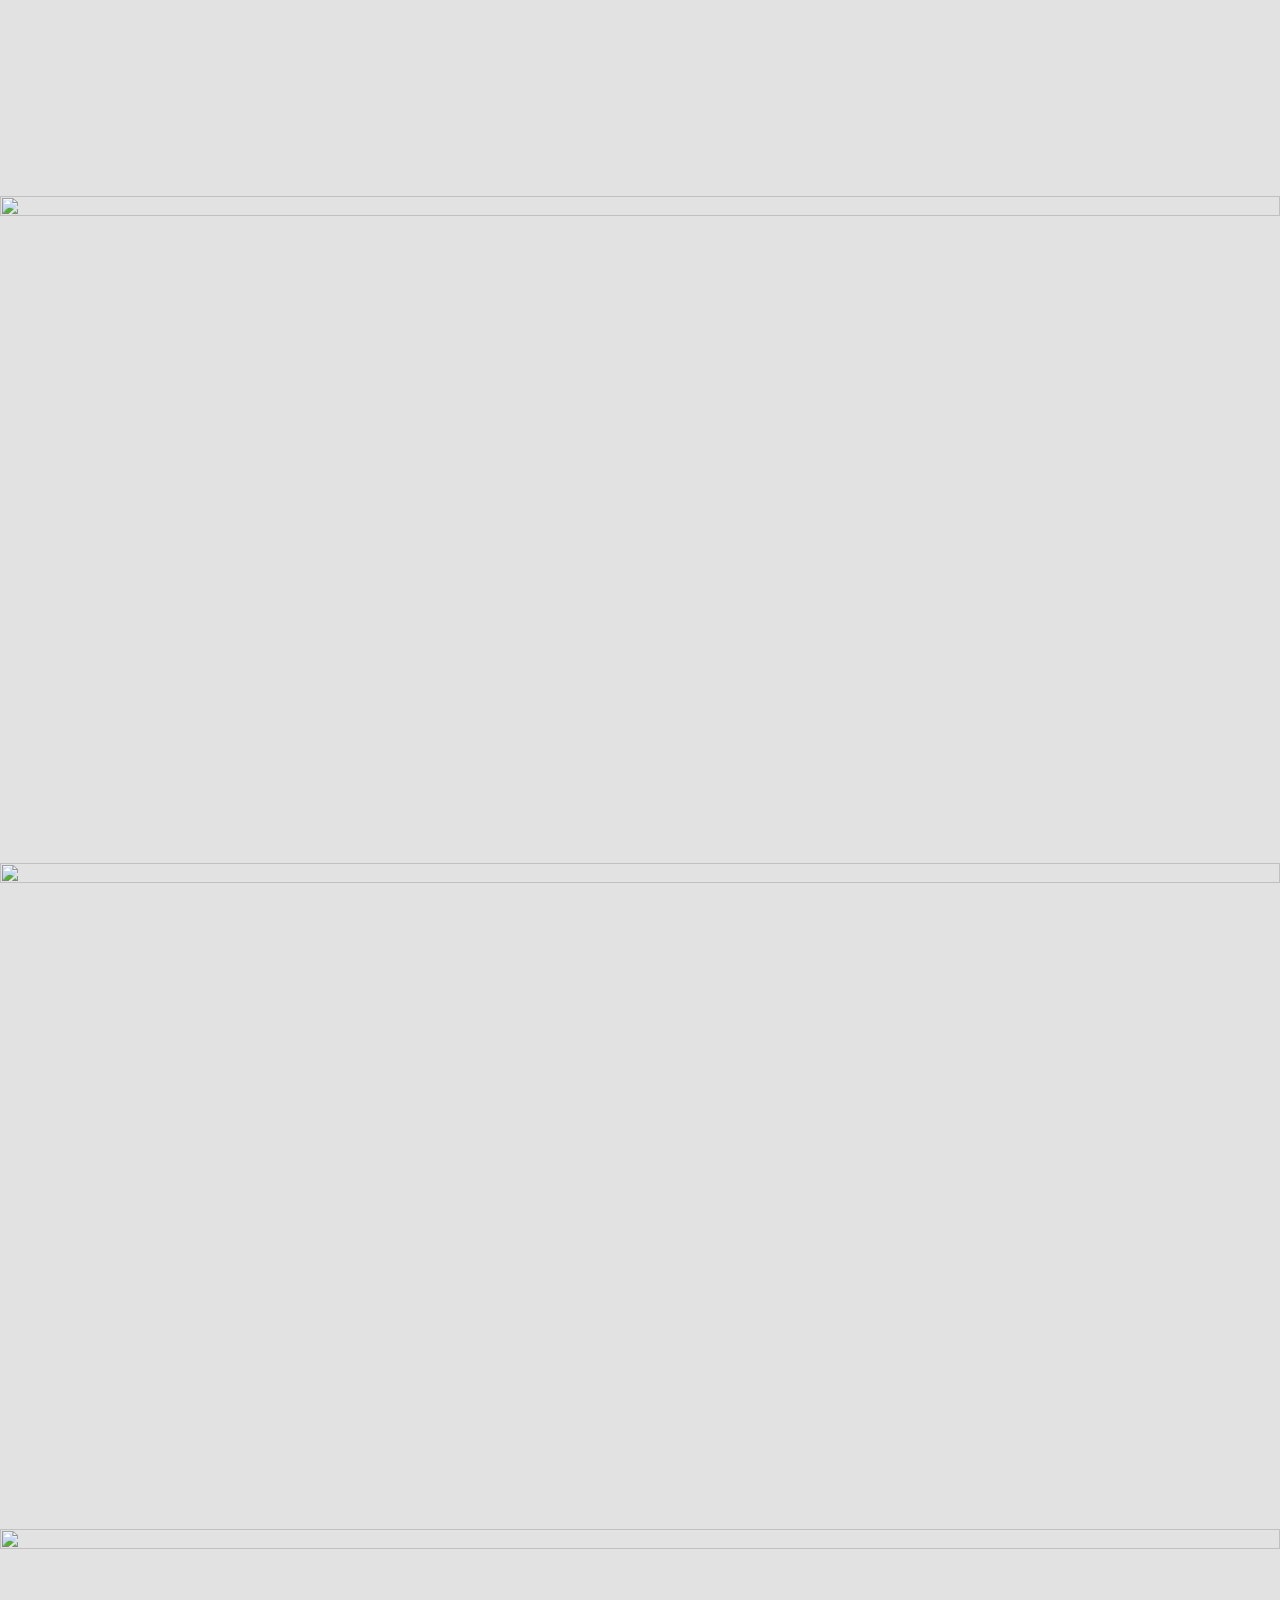
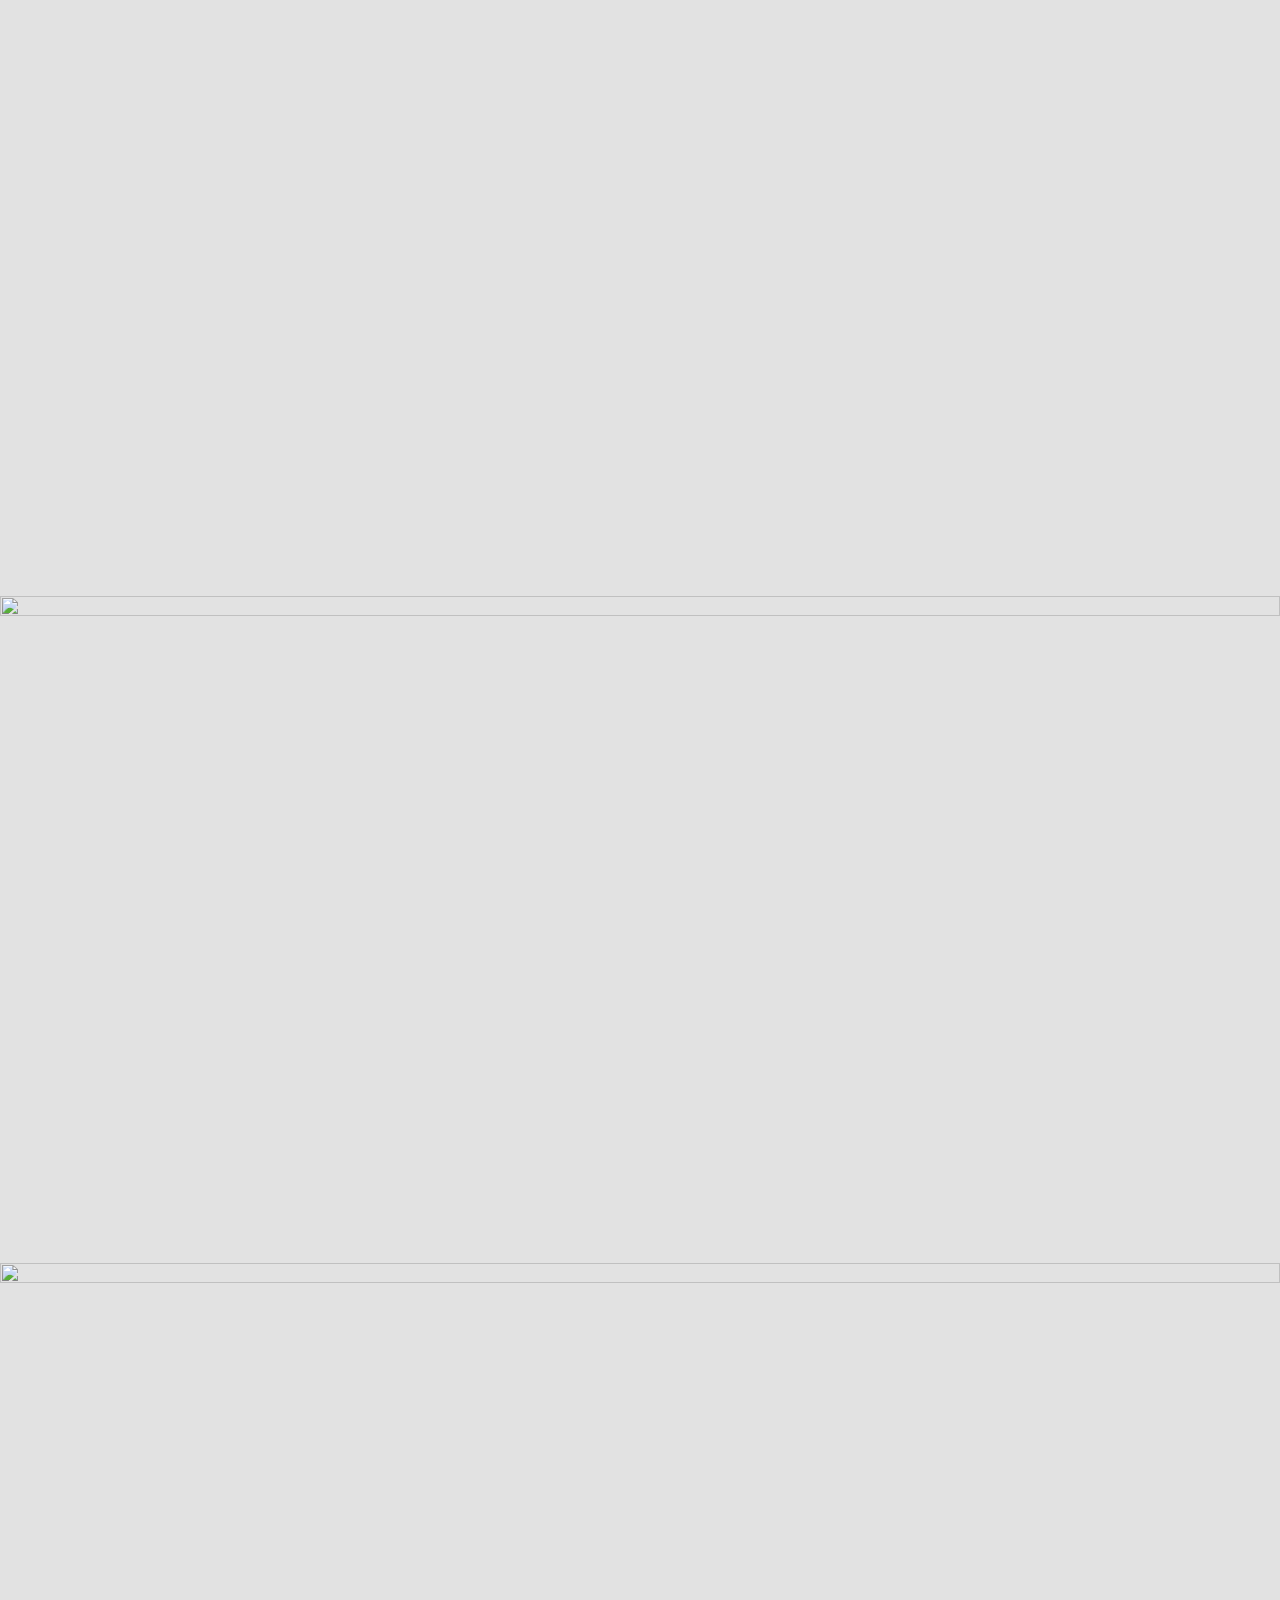
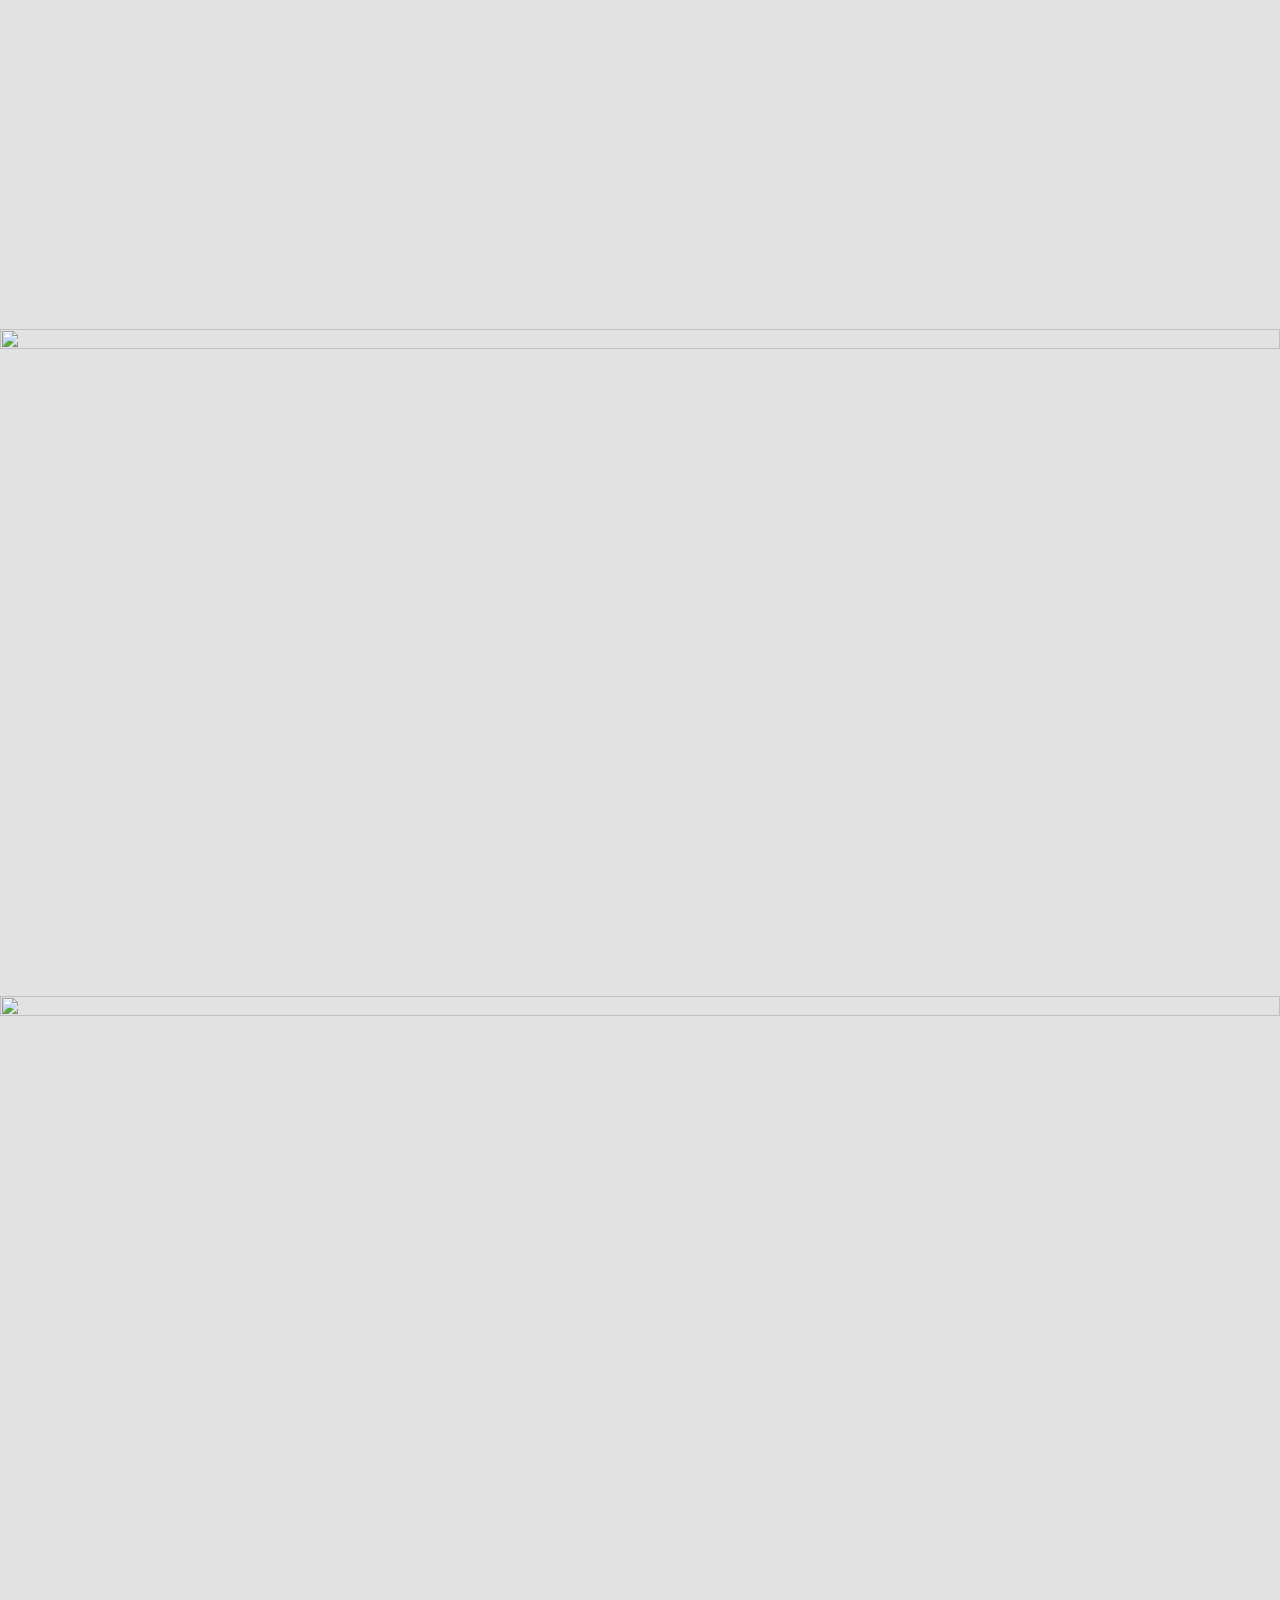
==== commit 40709d0c: "Add files via upload" ====
--- a/case-study.html
+++ b/case-study.html
@@ -8,12 +8,13 @@
 <style>
 @font-face{font-family:Moderustic;src:url(assets/fonts/moderustic-500.woff2) format("woff2");font-weight:500;font-display:swap}
 *{box-sizing:border-box}
+html,body{overscroll-behavior-x:none}
 body{margin:0;background:#ececec;font-family:Moderustic,system-ui,sans-serif;color:#3b3b3b}
 .bar{position:sticky;top:0;z-index:2;display:flex;justify-content:space-between;align-items:center;gap:12px;padding:12px 20px;background:rgba(255,255,255,.7);-webkit-backdrop-filter:blur(16px);backdrop-filter:blur(16px);border-bottom:1px solid rgba(0,0,0,.06);font-weight:500}
 .bar a{color:#3b3b3b;text-decoration:none;padding:8px 16px;border-radius:999px;background:rgba(255,255,255,.8);border:1px solid rgba(0,0,0,.08);white-space:nowrap}
 .bar a:hover{background:#fff}
 .bar span{overflow:hidden;text-overflow:ellipsis;white-space:nowrap}
-main{max-width:1280px;margin:0 auto;line-height:0}
+main{max-width:1440px;margin:0 auto;line-height:0}
 main img{display:block;width:100%;height:auto;background:#e2e2e2}
 .sr{position:absolute;width:1px;height:1px;overflow:hidden;clip:rect(0 0 0 0)}
 </style>
@@ -23,20 +24,33 @@
 <main>
 <h1 class="sr">Food R&amp;D B2B SaaS Platform — case study by Deepali Harish</h1>
 <p class="sr">A workflow-automation platform for food-tech R&amp;D covering the problem, UX research, competitive analysis, personas, information architecture, design process, design system, product screens and learnings.</p>
-<img src="assets/case-study/pages/p01.webp" width="1600" height="1600" alt="">
-<img src="assets/case-study/pages/p02.webp" width="1600" height="1600" alt="">
-<img src="assets/case-study/pages/p03.webp" width="1600" height="1600" alt="" loading="lazy">
-<img src="assets/case-study/pages/p04.webp" width="1600" height="1600" alt="" loading="lazy">
-<img src="assets/case-study/pages/p05.webp" width="1600" height="1600" alt="" loading="lazy">
-<img src="assets/case-study/pages/p06.webp" width="1600" height="1600" alt="" loading="lazy">
-<img src="assets/case-study/pages/p07.webp" width="1600" height="1600" alt="" loading="lazy">
-<img src="assets/case-study/pages/p08.webp" width="1600" height="1600" alt="" loading="lazy">
-<img src="assets/case-study/pages/p09.webp" width="1600" height="1600" alt="" loading="lazy">
-<img src="assets/case-study/pages/p10.webp" width="1600" height="1600" alt="" loading="lazy">
-<img src="assets/case-study/pages/p11.webp" width="1600" height="1600" alt="" loading="lazy">
-<img src="assets/case-study/pages/p12.webp" width="1600" height="1600" alt="" loading="lazy">
-<img src="assets/case-study/pages/p13.webp" width="1600" height="1600" alt="" loading="lazy">
-<img src="assets/case-study/pages/p14.webp" width="1600" height="1167" alt="" loading="lazy">
+<img src="assets/case-study/pages/p01-1920.webp" srcset="assets/case-study/pages/p01-1920.webp 1920w, assets/case-study/pages/p01-2880.webp 2880w" sizes="(max-width:1440px) 100vw, 1440px" width="1920" height="1000" alt="">
+<img src="assets/case-study/pages/p02-1920.webp" srcset="assets/case-study/pages/p02-1920.webp 1920w, assets/case-study/pages/p02-2880.webp 2880w" sizes="(max-width:1440px) 100vw, 1440px" width="1920" height="1000" alt="">
+<img src="assets/case-study/pages/p03-1920.webp" srcset="assets/case-study/pages/p03-1920.webp 1920w, assets/case-study/pages/p03-2880.webp 2880w" sizes="(max-width:1440px) 100vw, 1440px" width="1920" height="1000" alt="">
+<img src="assets/case-study/pages/p04-1920.webp" srcset="assets/case-study/pages/p04-1920.webp 1920w, assets/case-study/pages/p04-2880.webp 2880w" sizes="(max-width:1440px) 100vw, 1440px" width="1920" height="1000" alt="" loading="lazy">
+<img src="assets/case-study/pages/p05-1920.webp" srcset="assets/case-study/pages/p05-1920.webp 1920w, assets/case-study/pages/p05-2880.webp 2880w" sizes="(max-width:1440px) 100vw, 1440px" width="1920" height="1000" alt="" loading="lazy">
+<img src="assets/case-study/pages/p06-1920.webp" srcset="assets/case-study/pages/p06-1920.webp 1920w, assets/case-study/pages/p06-2880.webp 2880w" sizes="(max-width:1440px) 100vw, 1440px" width="1920" height="1000" alt="" loading="lazy">
+<img src="assets/case-study/pages/p07-1920.webp" srcset="assets/case-study/pages/p07-1920.webp 1920w, assets/case-study/pages/p07-2880.webp 2880w" sizes="(max-width:1440px) 100vw, 1440px" width="1920" height="1000" alt="" loading="lazy">
+<img src="assets/case-study/pages/p08-1920.webp" srcset="assets/case-study/pages/p08-1920.webp 1920w, assets/case-study/pages/p08-2880.webp 2880w" sizes="(max-width:1440px) 100vw, 1440px" width="1920" height="1000" alt="" loading="lazy">
+<img src="assets/case-study/pages/p09-1920.webp" srcset="assets/case-study/pages/p09-1920.webp 1920w, assets/case-study/pages/p09-2880.webp 2880w" sizes="(max-width:1440px) 100vw, 1440px" width="1920" height="1000" alt="" loading="lazy">
+<img src="assets/case-study/pages/p10-1920.webp" srcset="assets/case-study/pages/p10-1920.webp 1920w, assets/case-study/pages/p10-2880.webp 2880w" sizes="(max-width:1440px) 100vw, 1440px" width="1920" height="1000" alt="" loading="lazy">
+<img src="assets/case-study/pages/p11-1920.webp" srcset="assets/case-study/pages/p11-1920.webp 1920w, assets/case-study/pages/p11-2880.webp 2880w" sizes="(max-width:1440px) 100vw, 1440px" width="1920" height="1000" alt="" loading="lazy">
+<img src="assets/case-study/pages/p12-1920.webp" srcset="assets/case-study/pages/p12-1920.webp 1920w, assets/case-study/pages/p12-2880.webp 2880w" sizes="(max-width:1440px) 100vw, 1440px" width="1920" height="1000" alt="" loading="lazy">
+<img src="assets/case-study/pages/p13-1920.webp" srcset="assets/case-study/pages/p13-1920.webp 1920w, assets/case-study/pages/p13-2880.webp 2880w" sizes="(max-width:1440px) 100vw, 1440px" width="1920" height="1000" alt="" loading="lazy">
+<img src="assets/case-study/pages/p14-1920.webp" srcset="assets/case-study/pages/p14-1920.webp 1920w, assets/case-study/pages/p14-2880.webp 2880w" sizes="(max-width:1440px) 100vw, 1440px" width="1920" height="1000" alt="" loading="lazy">
+<img src="assets/case-study/pages/p15-1920.webp" srcset="assets/case-study/pages/p15-1920.webp 1920w, assets/case-study/pages/p15-2880.webp 2880w" sizes="(max-width:1440px) 100vw, 1440px" width="1920" height="1000" alt="" loading="lazy">
+<img src="assets/case-study/pages/p16-1920.webp" srcset="assets/case-study/pages/p16-1920.webp 1920w, assets/case-study/pages/p16-2880.webp 2880w" sizes="(max-width:1440px) 100vw, 1440px" width="1920" height="1000" alt="" loading="lazy">
+<img src="assets/case-study/pages/p17-1920.webp" srcset="assets/case-study/pages/p17-1920.webp 1920w, assets/case-study/pages/p17-2880.webp 2880w" sizes="(max-width:1440px) 100vw, 1440px" width="1920" height="1000" alt="" loading="lazy">
+<img src="assets/case-study/pages/p18-1920.webp" srcset="assets/case-study/pages/p18-1920.webp 1920w, assets/case-study/pages/p18-2880.webp 2880w" sizes="(max-width:1440px) 100vw, 1440px" width="1920" height="1000" alt="" loading="lazy">
+<img src="assets/case-study/pages/p19-1920.webp" srcset="assets/case-study/pages/p19-1920.webp 1920w, assets/case-study/pages/p19-2880.webp 2880w" sizes="(max-width:1440px) 100vw, 1440px" width="1920" height="1000" alt="" loading="lazy">
+<img src="assets/case-study/pages/p20-1920.webp" srcset="assets/case-study/pages/p20-1920.webp 1920w, assets/case-study/pages/p20-2880.webp 2880w" sizes="(max-width:1440px) 100vw, 1440px" width="1920" height="1000" alt="" loading="lazy">
+<img src="assets/case-study/pages/p21-1920.webp" srcset="assets/case-study/pages/p21-1920.webp 1920w, assets/case-study/pages/p21-2880.webp 2880w" sizes="(max-width:1440px) 100vw, 1440px" width="1920" height="1000" alt="" loading="lazy">
+<img src="assets/case-study/pages/p22-1920.webp" srcset="assets/case-study/pages/p22-1920.webp 1920w, assets/case-study/pages/p22-2880.webp 2880w" sizes="(max-width:1440px) 100vw, 1440px" width="1920" height="1000" alt="" loading="lazy">
+<img src="assets/case-study/pages/p23-1920.webp" srcset="assets/case-study/pages/p23-1920.webp 1920w, assets/case-study/pages/p23-2880.webp 2880w" sizes="(max-width:1440px) 100vw, 1440px" width="1920" height="1000" alt="" loading="lazy">
+<img src="assets/case-study/pages/p24-1920.webp" srcset="assets/case-study/pages/p24-1920.webp 1920w, assets/case-study/pages/p24-2880.webp 2880w" sizes="(max-width:1440px) 100vw, 1440px" width="1920" height="1000" alt="" loading="lazy">
+<img src="assets/case-study/pages/p25-1920.webp" srcset="assets/case-study/pages/p25-1920.webp 1920w, assets/case-study/pages/p25-2880.webp 2880w" sizes="(max-width:1440px) 100vw, 1440px" width="1920" height="1000" alt="" loading="lazy">
+<img src="assets/case-study/pages/p26-1920.webp" srcset="assets/case-study/pages/p26-1920.webp 1920w, assets/case-study/pages/p26-2880.webp 2880w" sizes="(max-width:1440px) 100vw, 1440px" width="1920" height="1000" alt="" loading="lazy">
+<img src="assets/case-study/pages/p27-1920.webp" srcset="assets/case-study/pages/p27-1920.webp 1920w, assets/case-study/pages/p27-2880.webp 2880w" sizes="(max-width:1440px) 100vw, 1440px" width="1920" height="360" alt="" loading="lazy">
 </main>
 </body>
 </html>
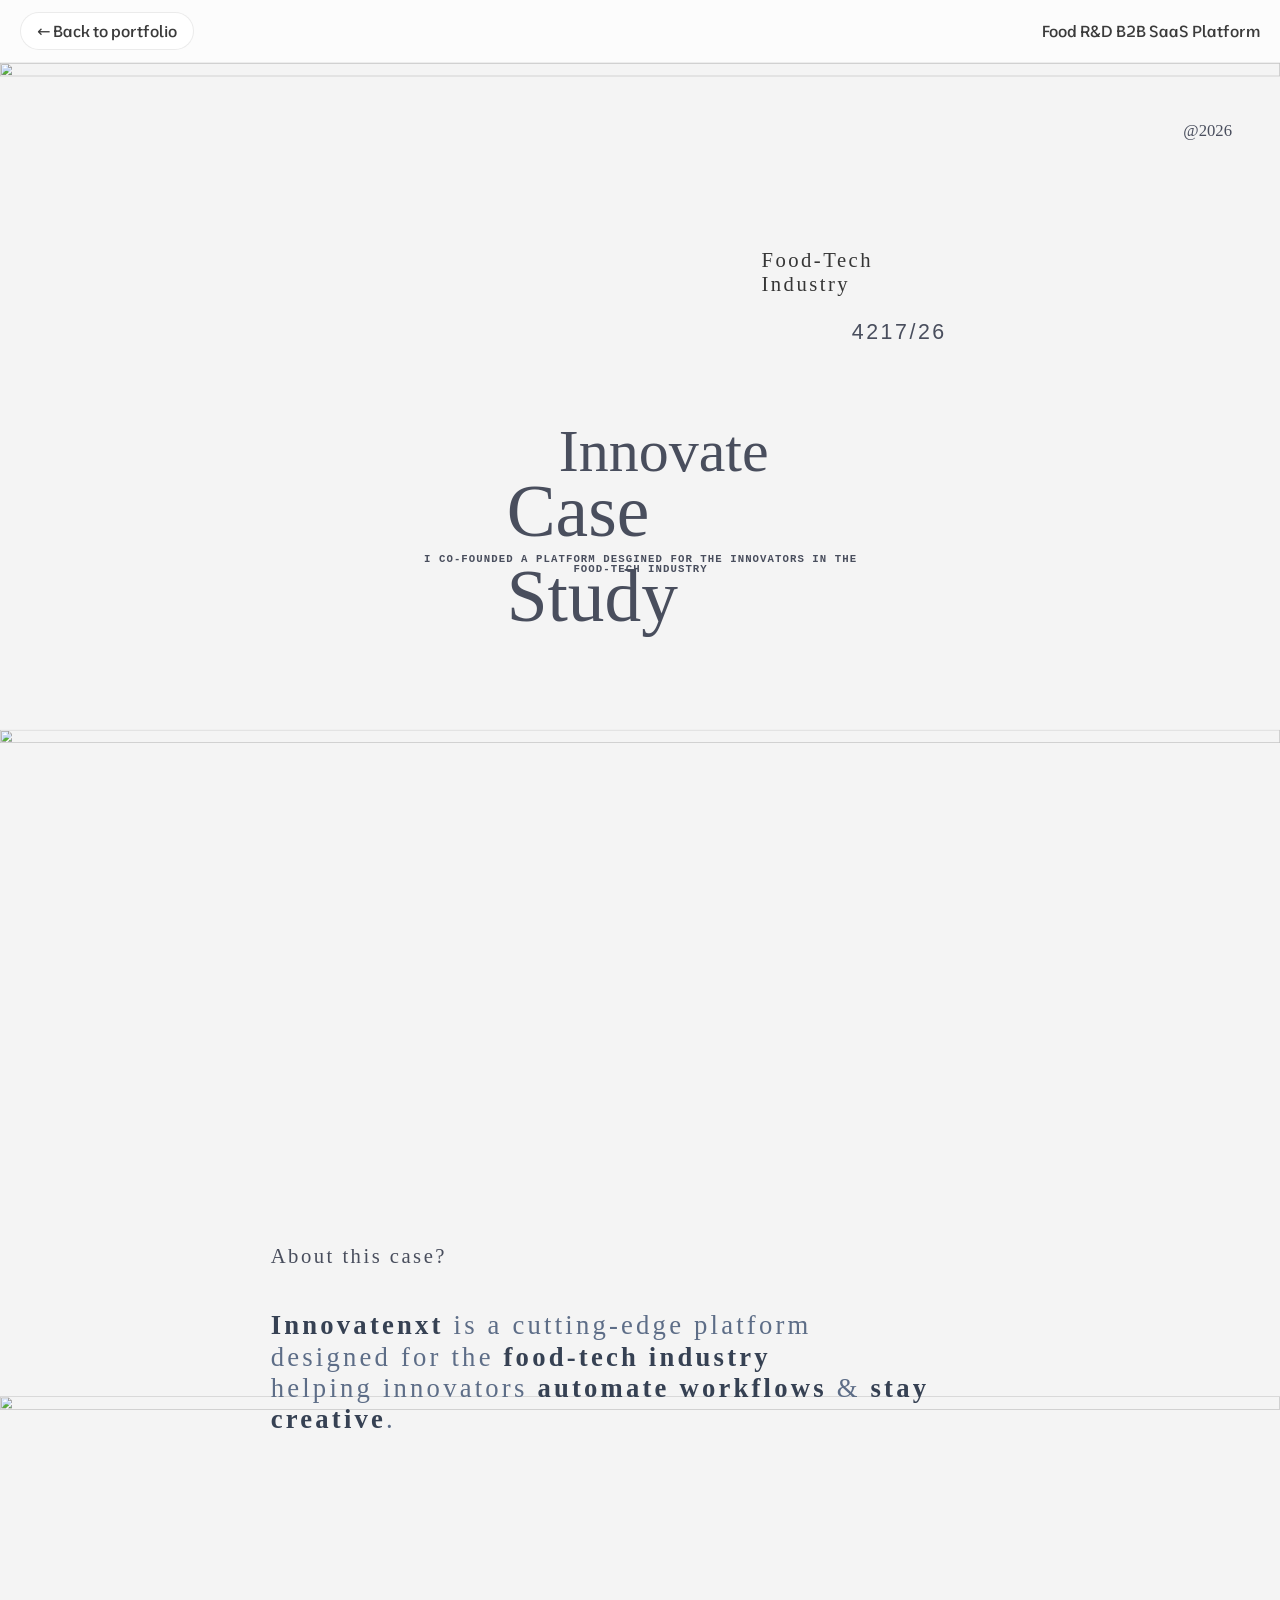
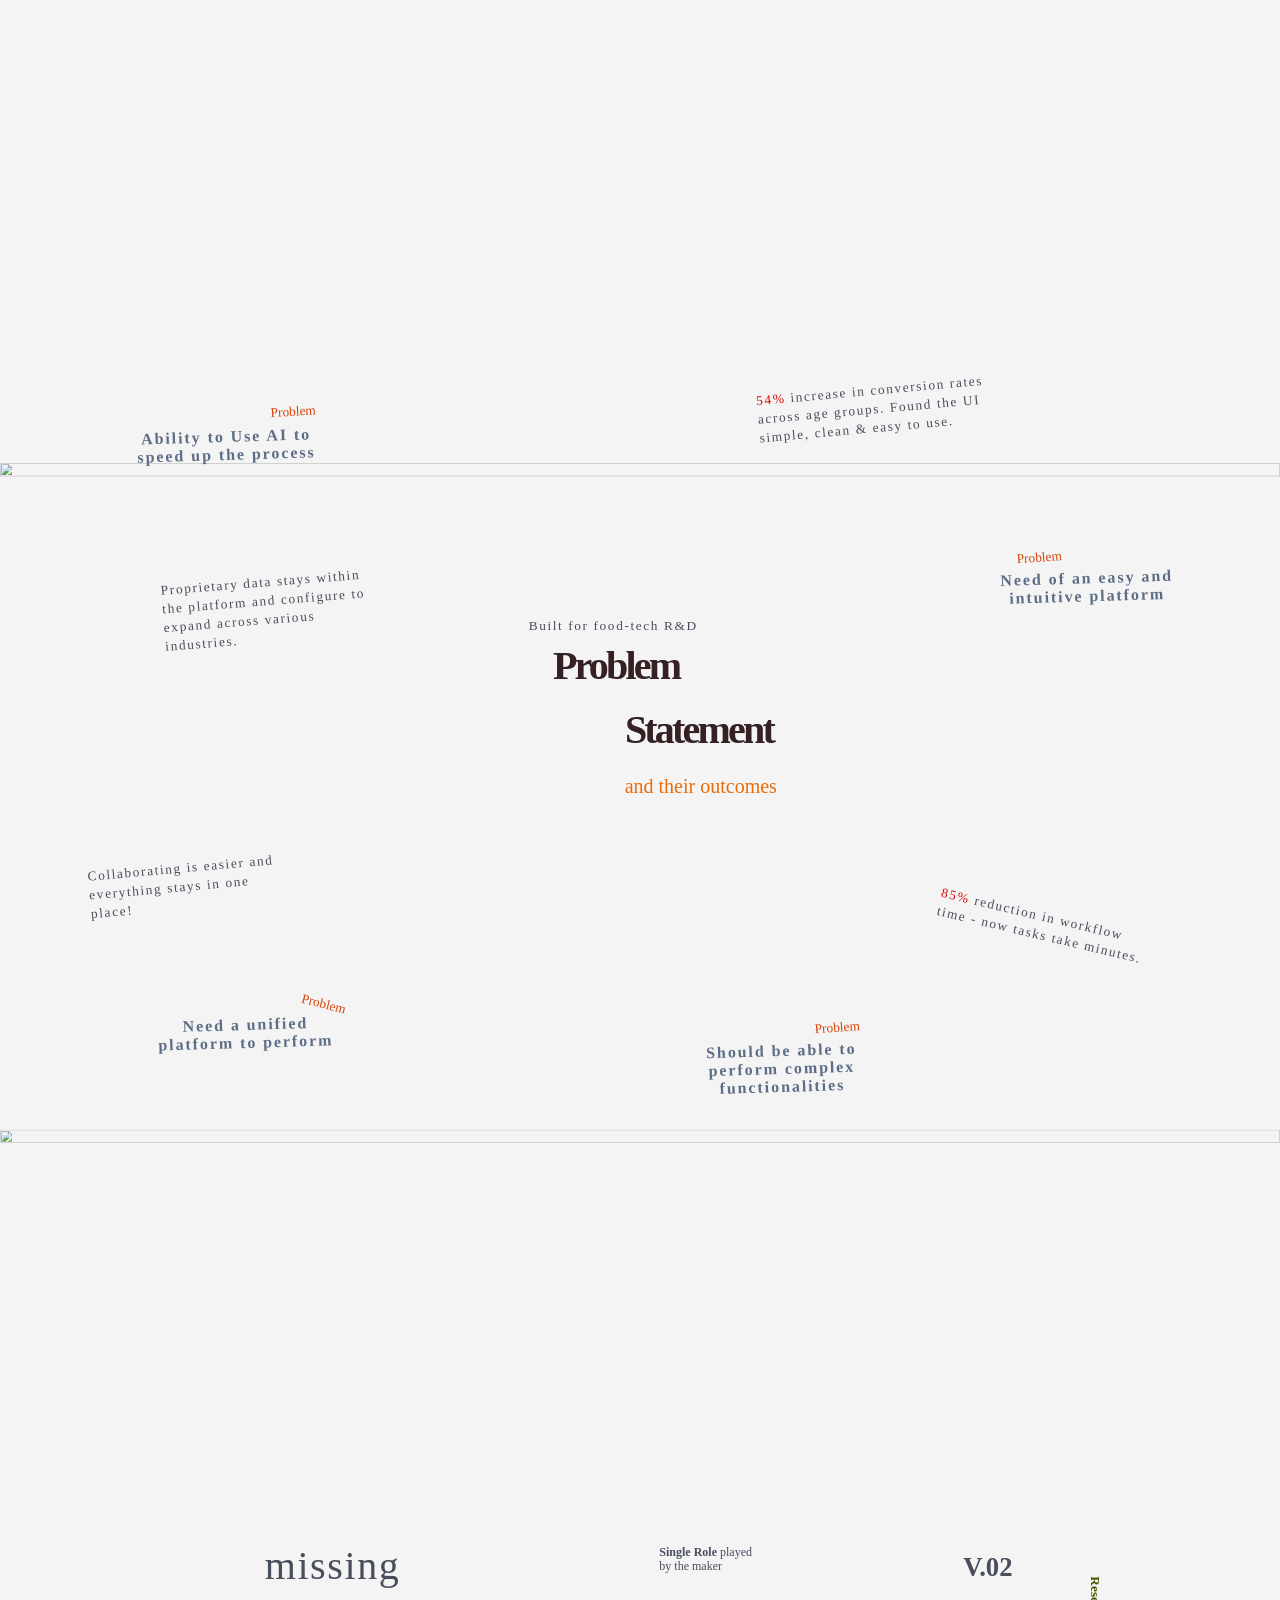
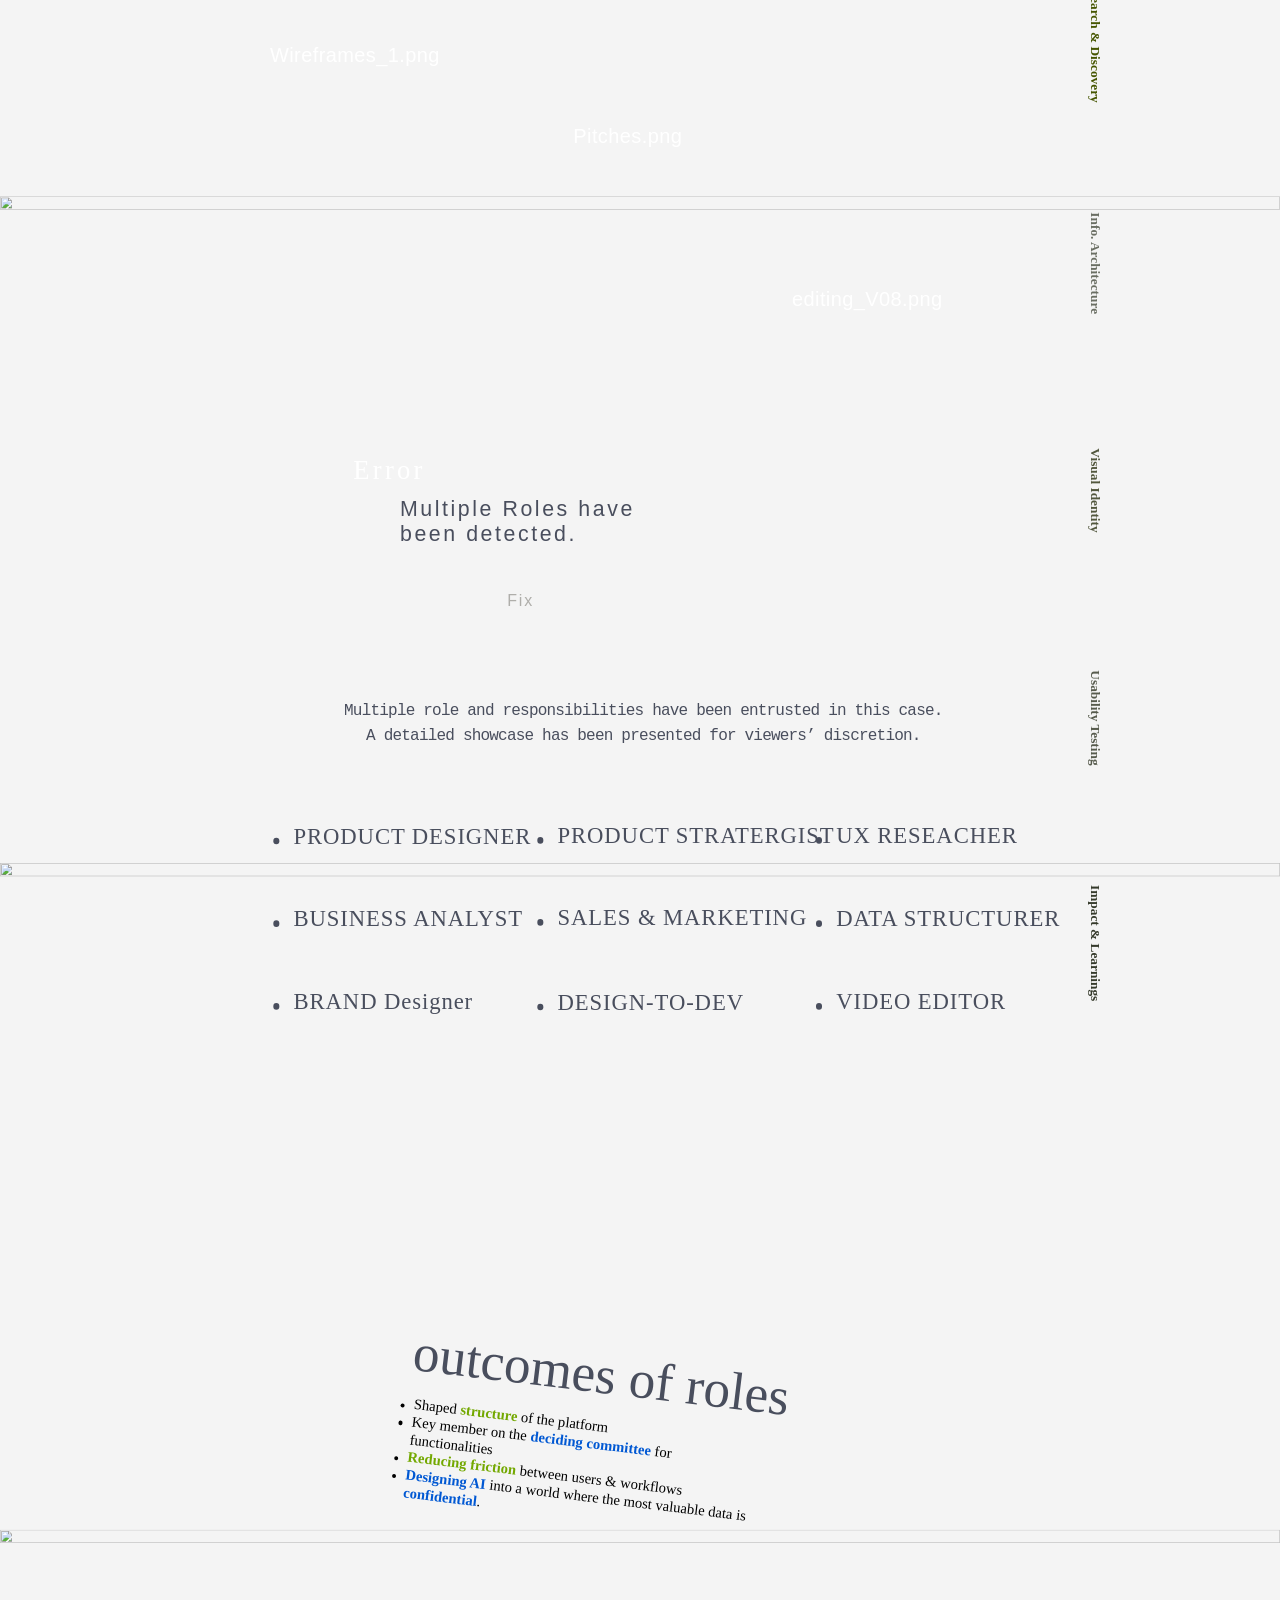
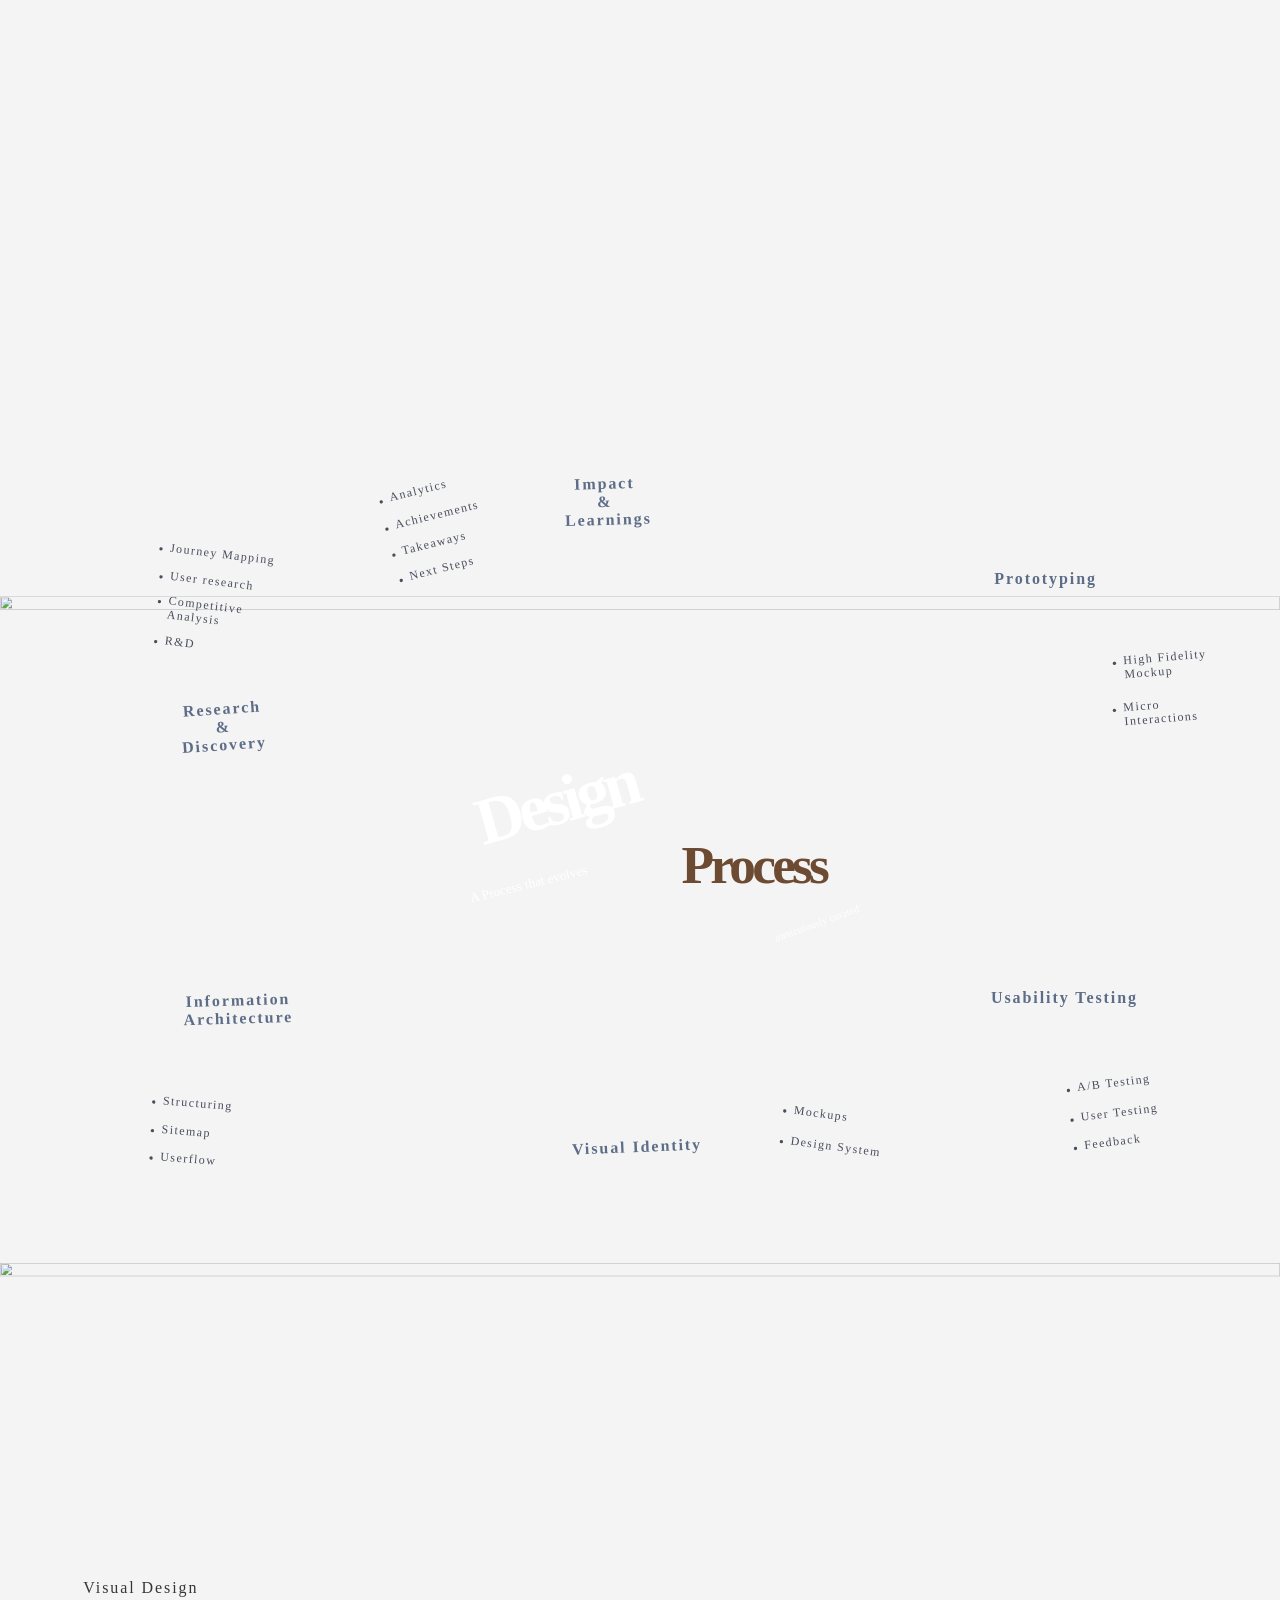
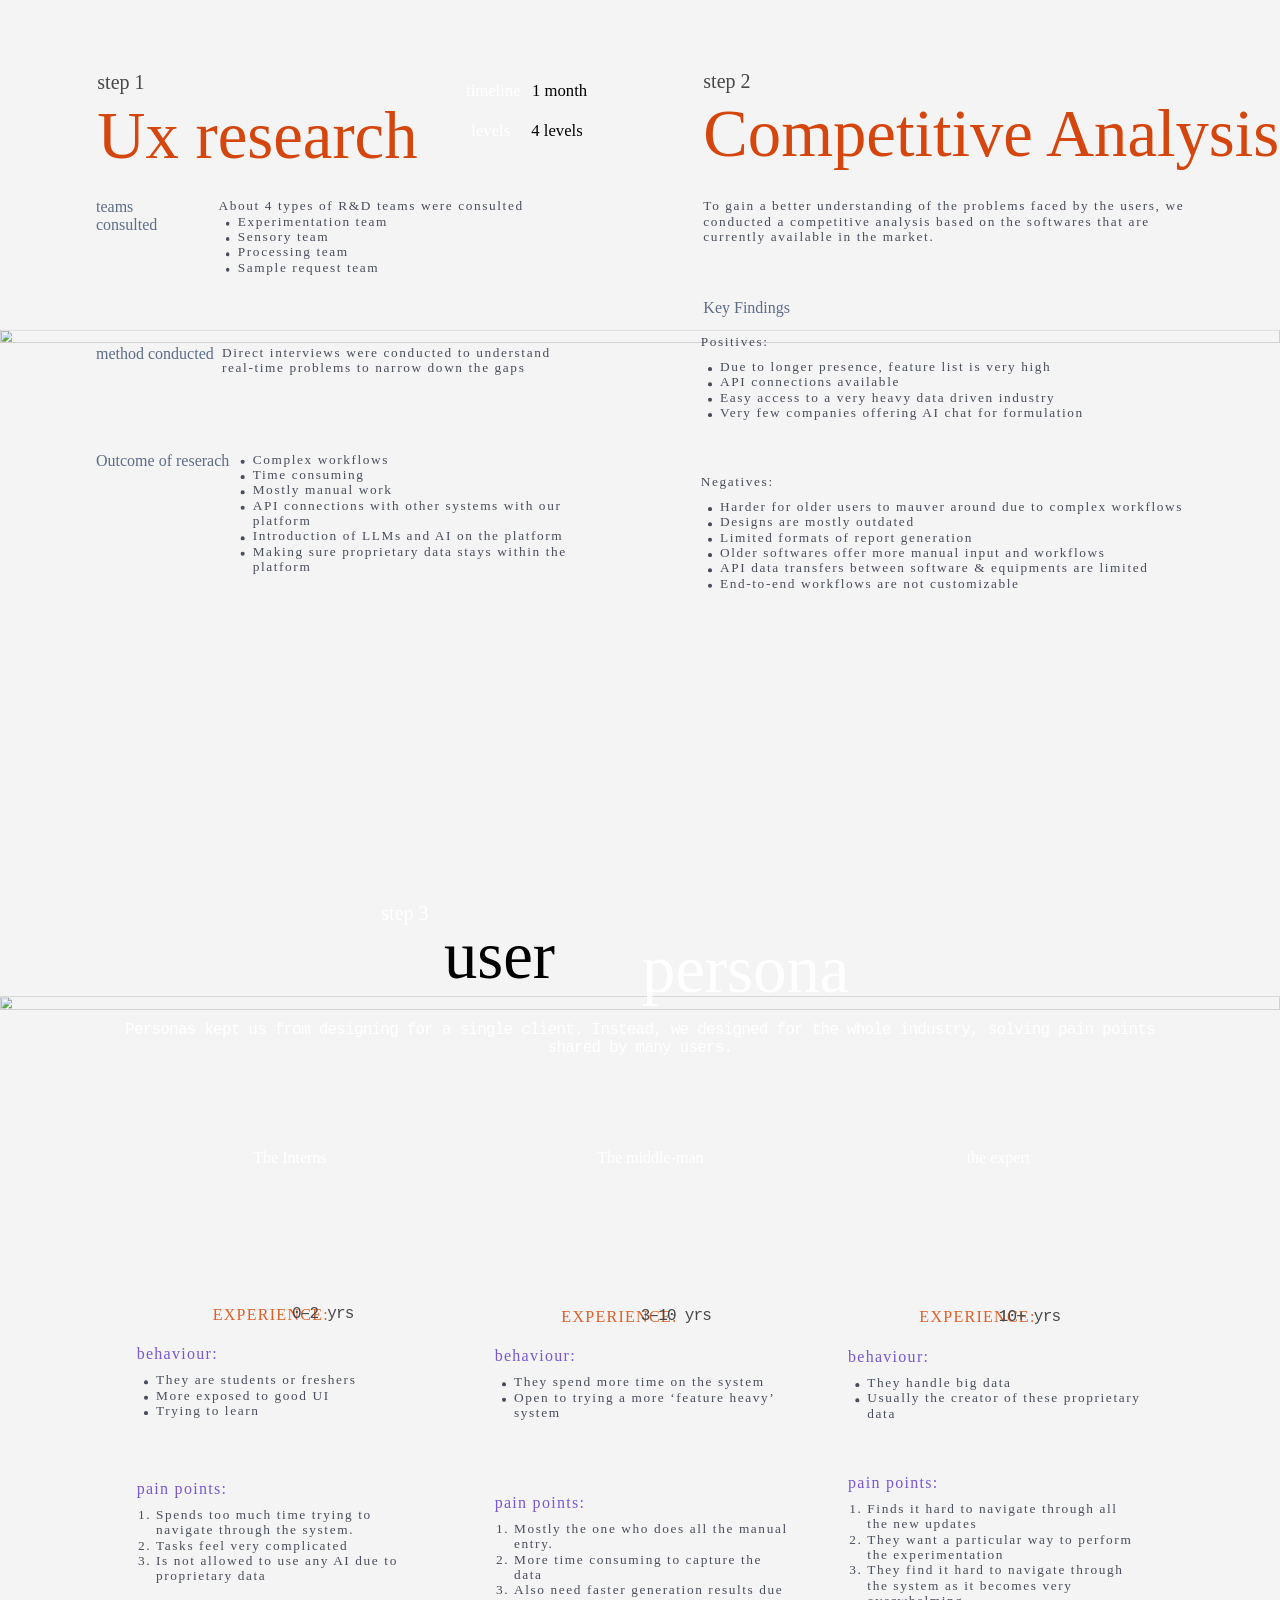
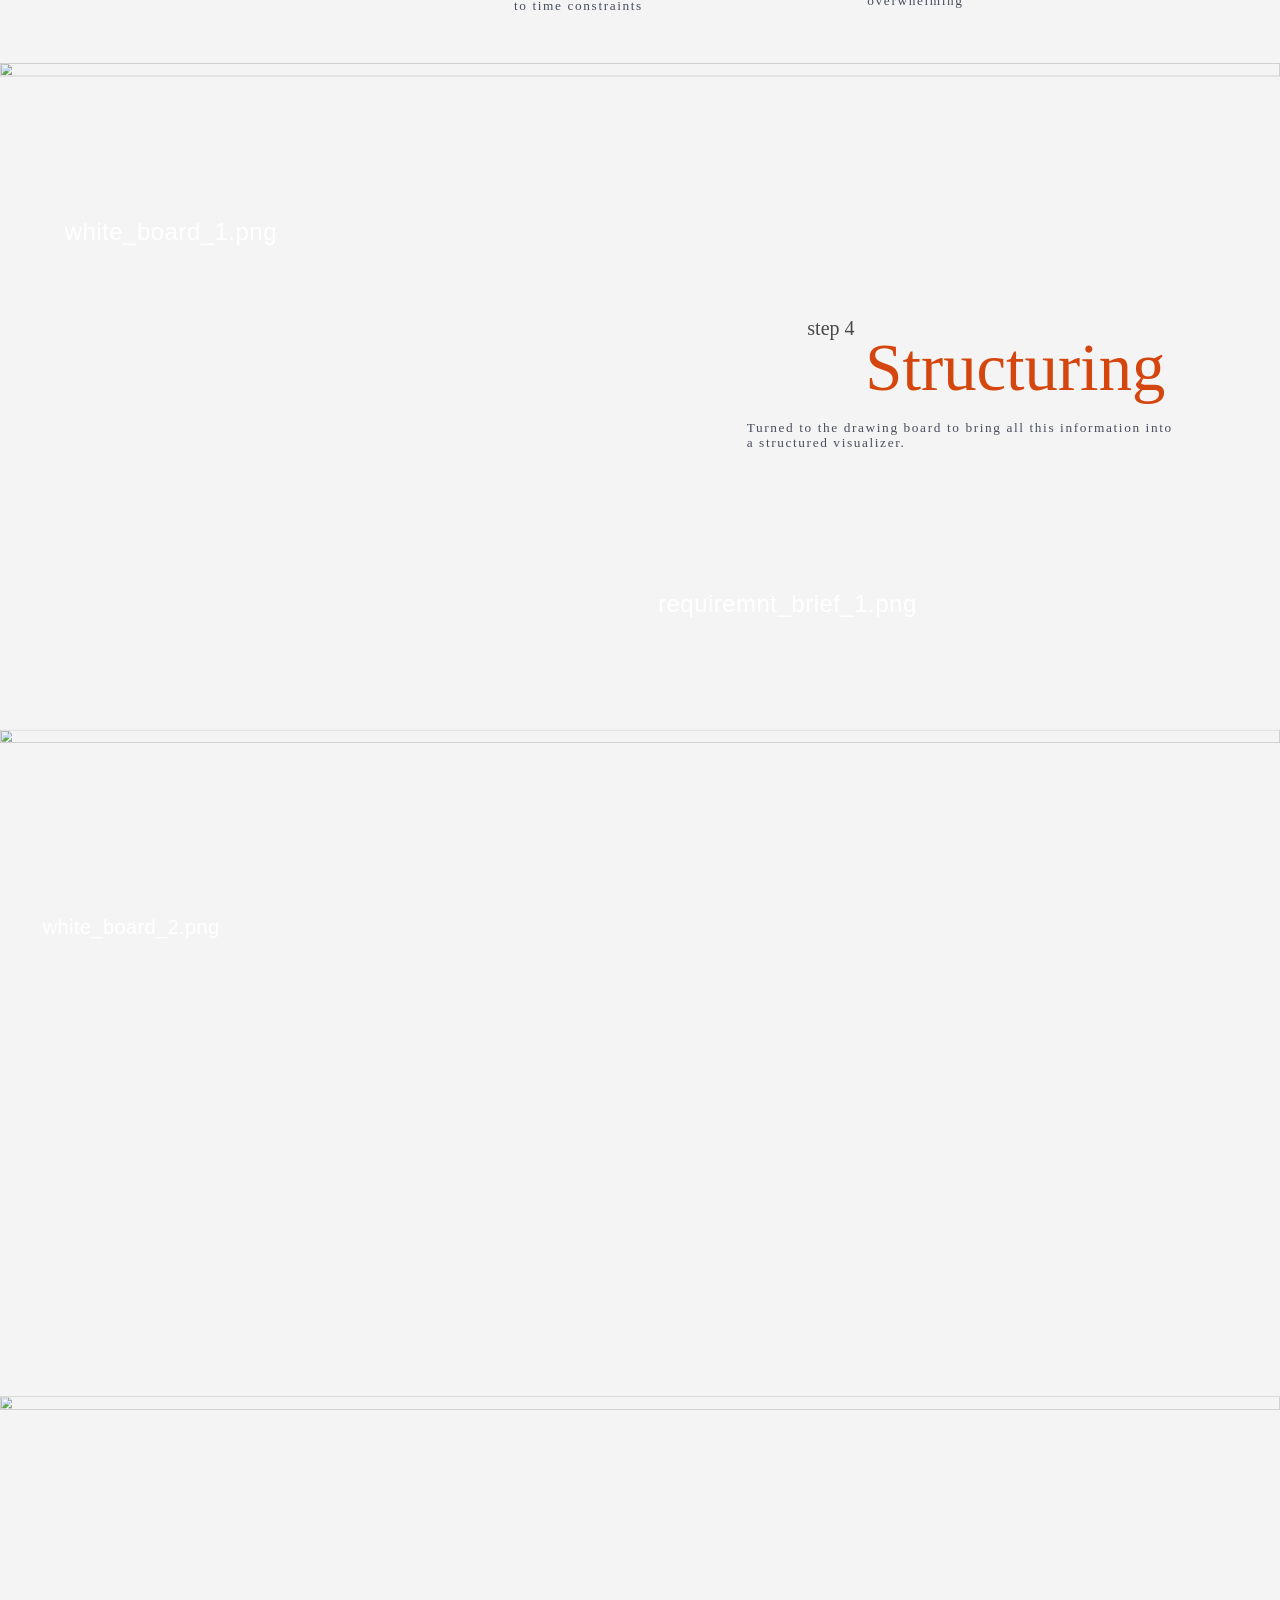
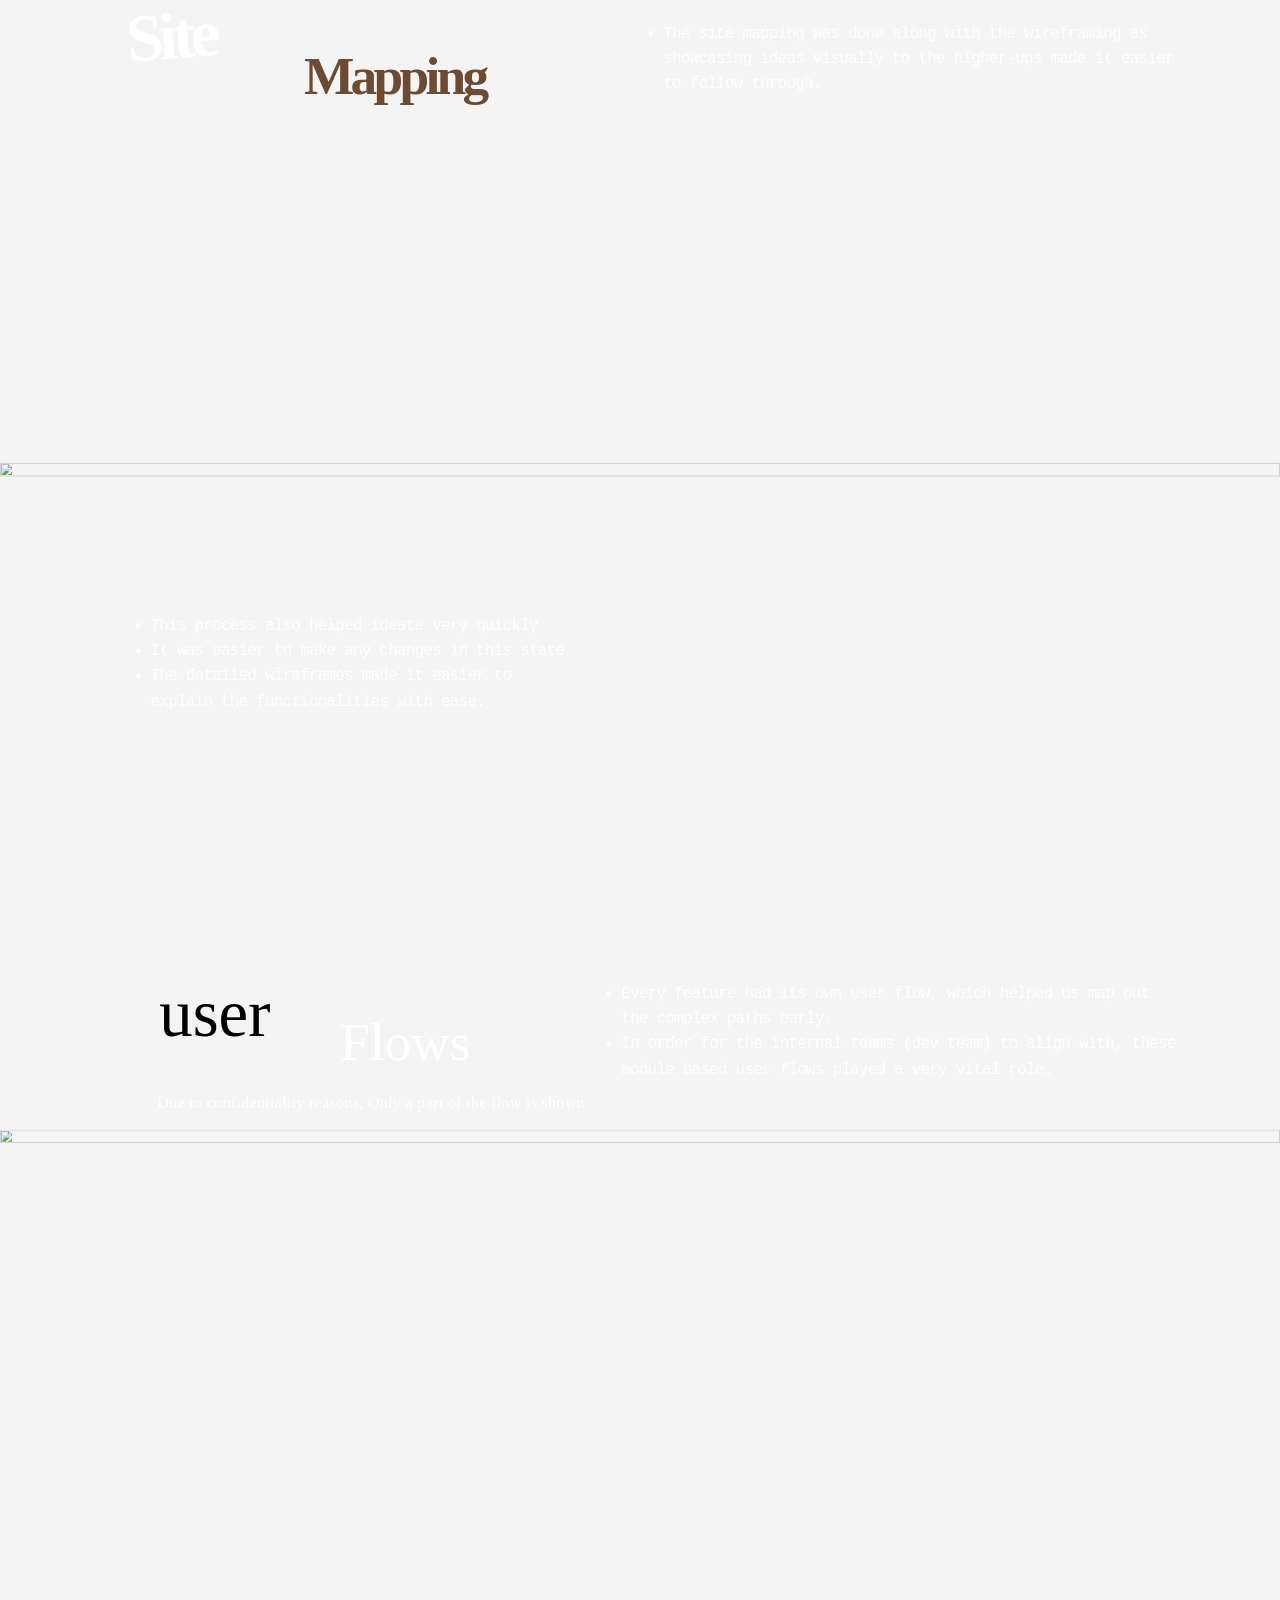
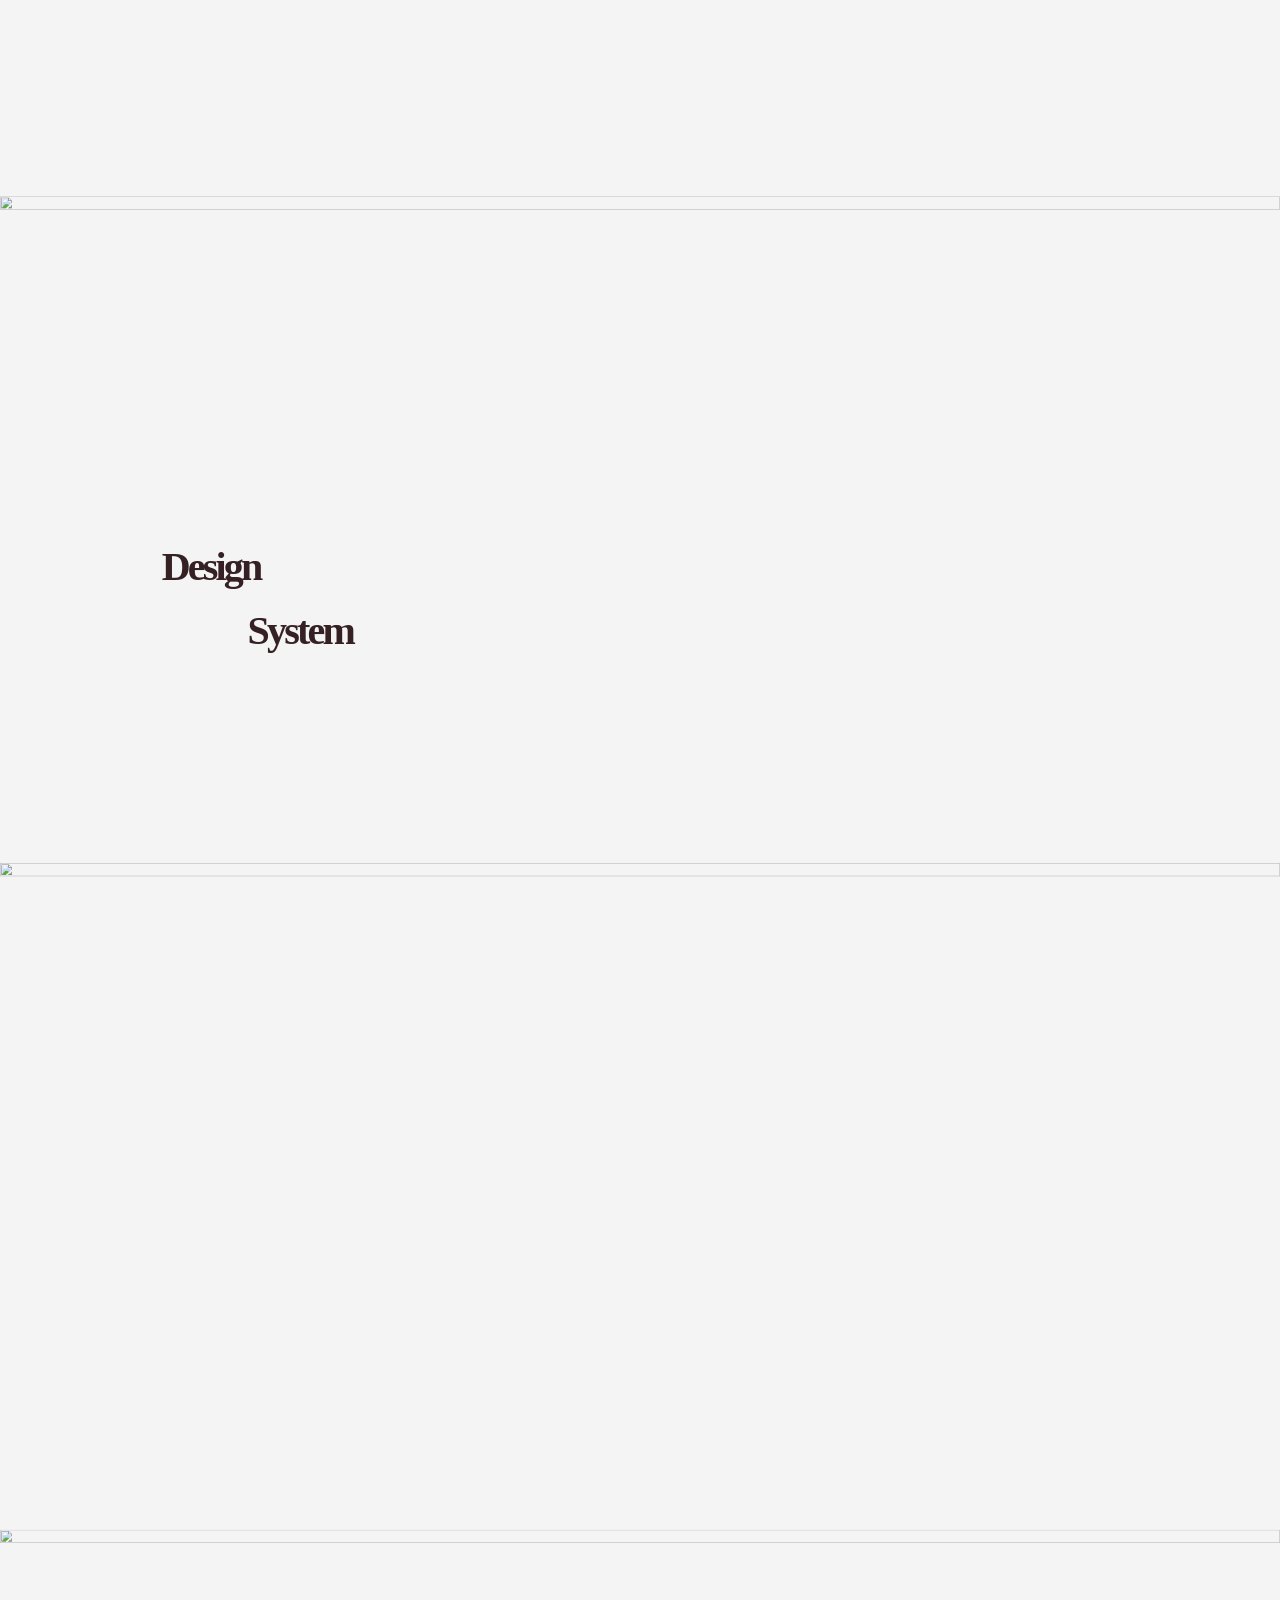
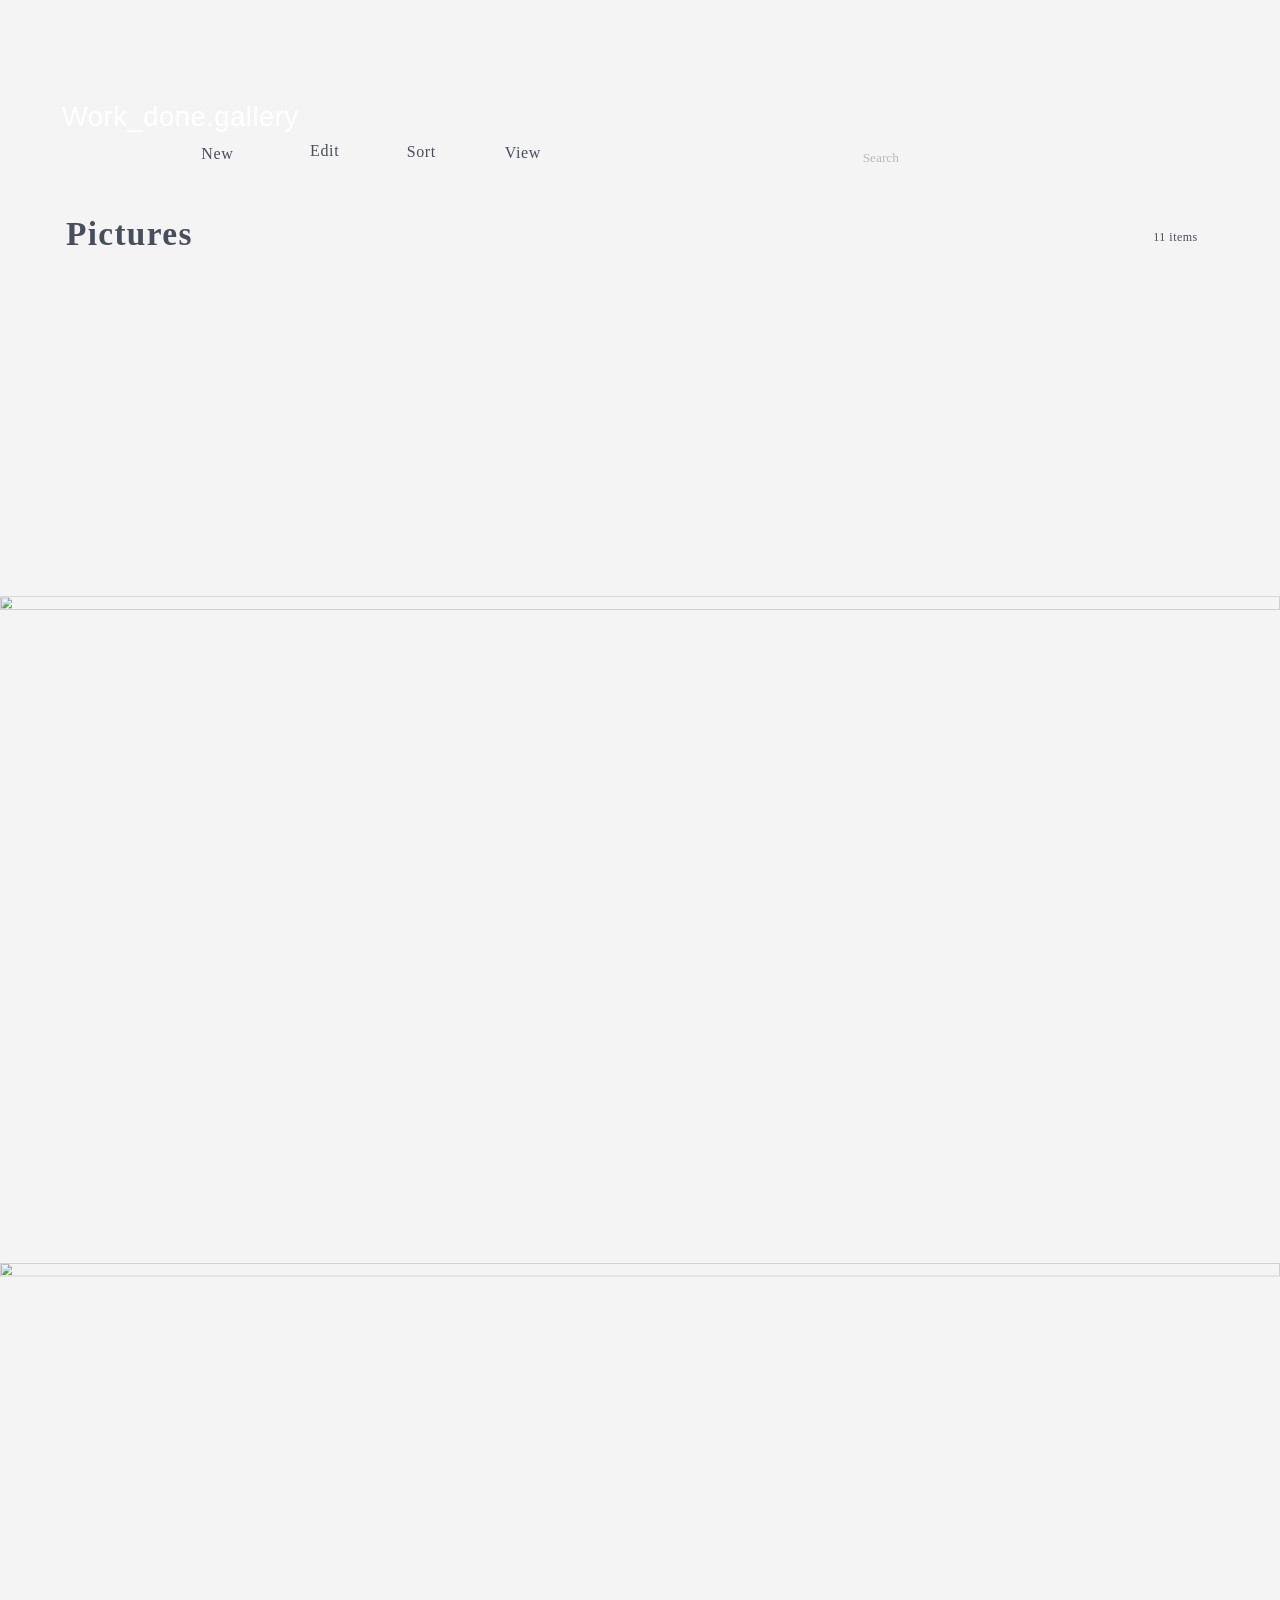
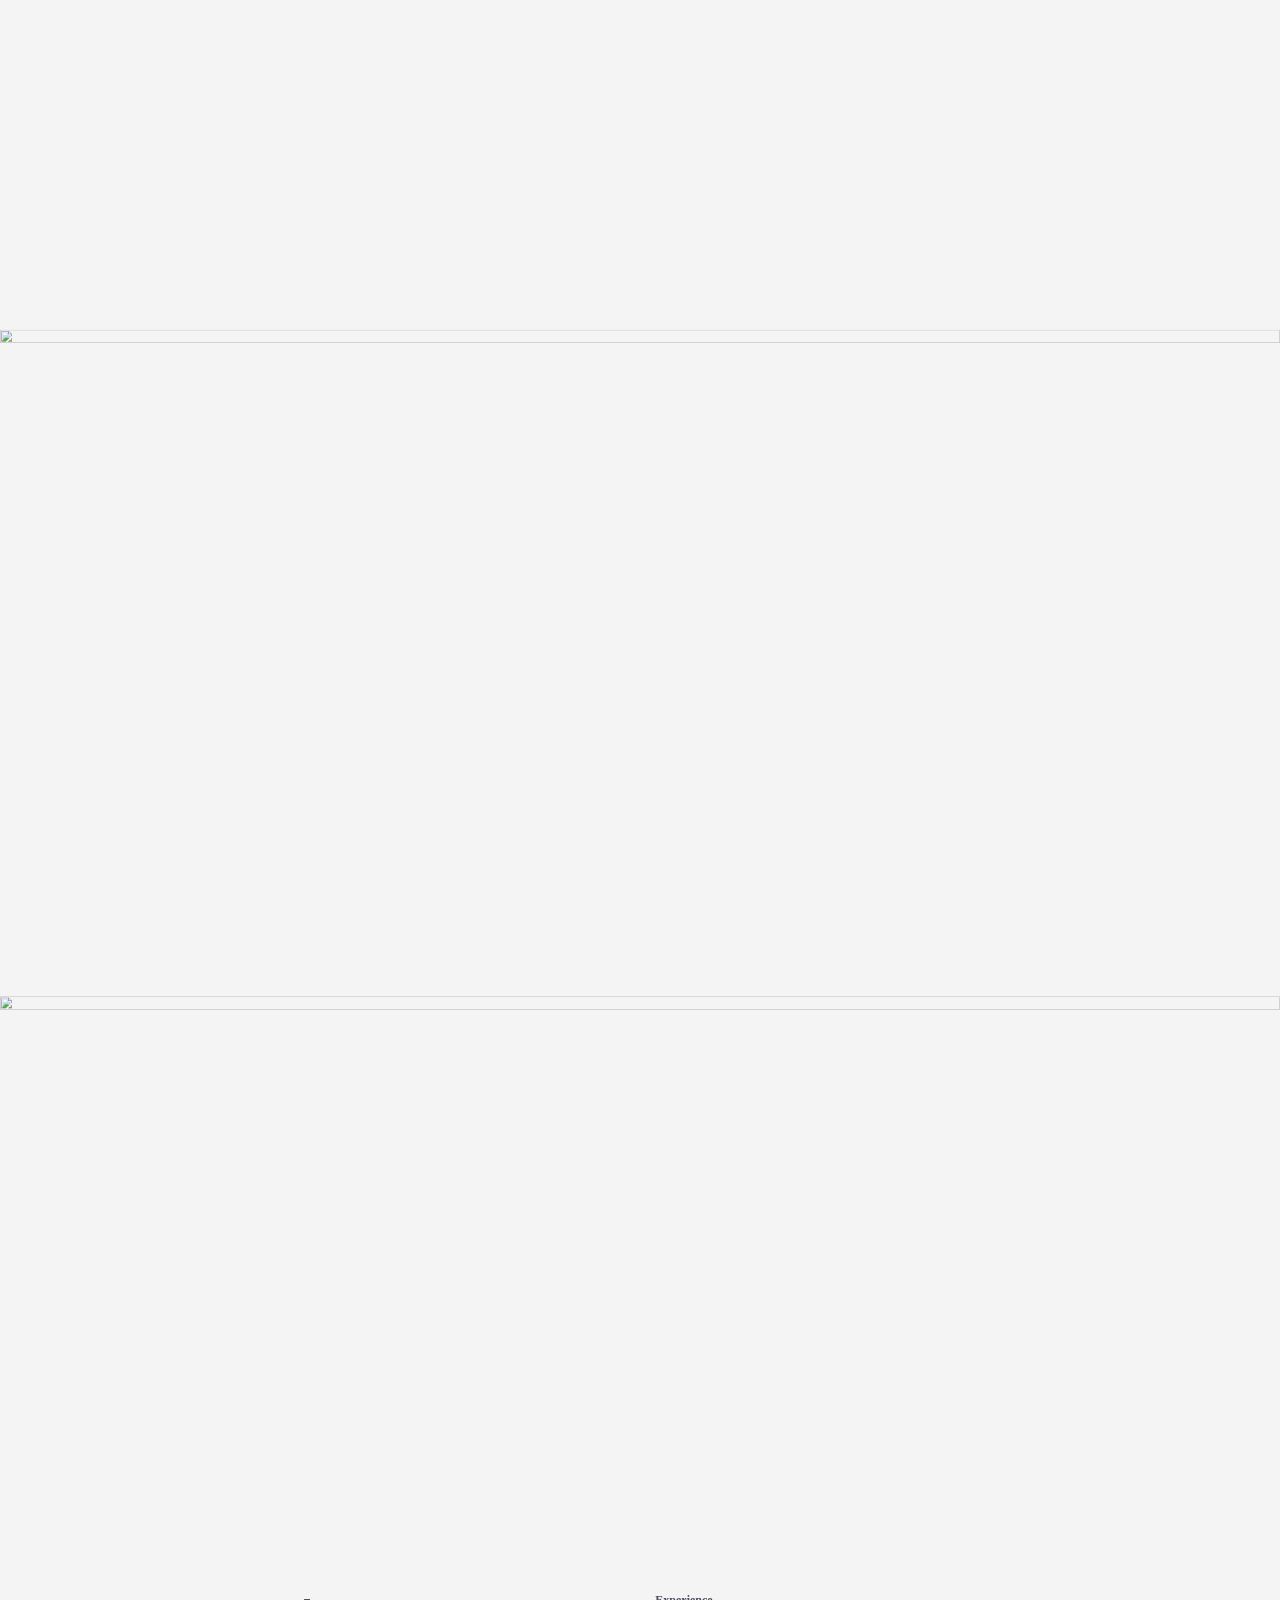
==== commit 621d1d9b: "Add files via upload" ====
--- a/case-study.html
+++ b/case-study.html
@@ -4,53 +4,257 @@
 <meta charset="utf-8">
 <meta name="viewport" content="width=device-width, initial-scale=1">
 <title>Food R&amp;D B2B SaaS Platform — Case Study · Deepali Harish</title>
-<meta name="description" content="Case study: a workflow-automation platform for food-tech R&amp;D, designed end to end by Deepali Harish.">
+<meta name="description" content="Case study: Innovatenxt, a workflow-automation platform for food-tech R&amp;D, designed end to end by Deepali Harish.">
 <style>
+@font-face{font-family:"Mynerve";src:url(assets/fonts/cs/mynerve-400.woff2) format("woff2");font-weight:400;font-display:swap}
+@font-face{font-family:"Montserrat Alternates";src:url(assets/fonts/cs/montserrat-alternates-500.woff2) format("woff2");font-weight:500;font-display:swap}
+@font-face{font-family:"Montserrat Alternates";src:url(assets/fonts/cs/montserrat-alternates-700.woff2) format("woff2");font-weight:700;font-display:swap}
+@font-face{font-family:"Montserrat Alternates";src:url(assets/fonts/cs/montserrat-alternates-900.woff2) format("woff2");font-weight:900;font-display:swap}
+@font-face{font-family:"Bebas Neue";src:url(assets/fonts/cs/bebas-neue-400.woff2) format("woff2");font-weight:400;font-display:swap}
+@font-face{font-family:"Besley";src:url(assets/fonts/cs/besley-700.woff2) format("woff2");font-weight:700;font-display:swap}
+@font-face{font-family:"Oooh Baby";src:url(assets/fonts/cs/oooh-baby-400.woff2) format("woff2");font-weight:400;font-display:swap}
+@font-face{font-family:"Montserrat";src:url(assets/fonts/cs/montserrat-400.woff2) format("woff2");font-weight:400;font-display:swap}
+@font-face{font-family:"Montserrat";src:url(assets/fonts/cs/montserrat-600.woff2) format("woff2");font-weight:600;font-display:swap}
+@font-face{font-family:"Montserrat";src:url(assets/fonts/cs/montserrat-700.woff2) format("woff2");font-weight:700;font-display:swap}
+@font-face{font-family:"Micro 5";src:url(assets/fonts/cs/micro-5-400.woff2) format("woff2");font-weight:400;font-display:swap}
+@font-face{font-family:"Be Vietnam Pro";src:url(assets/fonts/cs/be-vietnam-pro-400.woff2) format("woff2");font-weight:400;font-display:swap}
+@font-face{font-family:"Be Vietnam Pro";src:url(assets/fonts/cs/be-vietnam-pro-500.woff2) format("woff2");font-weight:500;font-display:swap}
+@font-face{font-family:"Be Vietnam Pro";src:url(assets/fonts/cs/be-vietnam-pro-600.woff2) format("woff2");font-weight:600;font-display:swap}
+@font-face{font-family:"Poppins";src:url(assets/fonts/cs/poppins-400.woff2) format("woff2");font-weight:400;font-display:swap}
+@font-face{font-family:"Imperial Script";src:url(assets/fonts/cs/imperial-script-400.woff2) format("woff2");font-weight:400;font-display:swap}
+@font-face{font-family:"Mali";src:url(assets/fonts/cs/mali-400.woff2) format("woff2");font-weight:400;font-display:swap}
+@font-face{font-family:"IBM Plex Mono";src:url(assets/fonts/cs/ibm-plex-mono-400.woff2) format("woff2");font-weight:400;font-display:swap}
+@font-face{font-family:"IBM Plex Mono";src:url(assets/fonts/cs/ibm-plex-mono-700.woff2) format("woff2");font-weight:700;font-display:swap}
+@font-face{font-family:"Tajawal";src:url(assets/fonts/cs/tajawal-400.woff2) format("woff2");font-weight:400;font-display:swap}
+@font-face{font-family:"Tajawal";src:url(assets/fonts/cs/tajawal-500.woff2) format("woff2");font-weight:500;font-display:swap}
 @font-face{font-family:Moderustic;src:url(assets/fonts/moderustic-500.woff2) format("woff2");font-weight:500;font-display:swap}
 *{box-sizing:border-box}
 html,body{overscroll-behavior-x:none}
-body{margin:0;background:#ececec;font-family:Moderustic,system-ui,sans-serif;color:#3b3b3b}
+body{margin:0;background:#f4f4f4;font-family:Moderustic,system-ui,sans-serif;color:#3b3b3b;overflow-x:hidden}
 .bar{position:sticky;top:0;z-index:2;display:flex;justify-content:space-between;align-items:center;gap:12px;padding:12px 20px;background:rgba(255,255,255,.7);-webkit-backdrop-filter:blur(16px);backdrop-filter:blur(16px);border-bottom:1px solid rgba(0,0,0,.06);font-weight:500}
 .bar a{color:#3b3b3b;text-decoration:none;padding:8px 16px;border-radius:999px;background:rgba(255,255,255,.8);border:1px solid rgba(0,0,0,.08);white-space:nowrap}
 .bar a:hover{background:#fff}
 .bar span{overflow:hidden;text-overflow:ellipsis;white-space:nowrap}
-main{max-width:1440px;margin:0 auto;line-height:0}
-main img{display:block;width:100%;height:auto;background:#e2e2e2}
+.wrap{position:relative;margin:0 auto;width:calc(1920px * var(--s,.5));height:calc(26360px * var(--s,.5));overflow:hidden}
+.cs{position:absolute;top:0;left:0;width:1920px;height:26360px;transform:scale(var(--s,.5));transform-origin:0 0;--my:"Mynerve";--ma:"Montserrat Alternates";--bb:"Bebas Neue";--be:"Besley";--ob:"Oooh Baby";--mo:"Montserrat";--m5:"Micro 5";--bv:"Be Vietnam Pro";--po:"Poppins";--is:"Imperial Script";--mv:"MV Boli","Mali",cursive;--lt:"Lucida Sans Typewriter","Lucida Console","IBM Plex Mono",monospace;--mu:"Microsoft Uighur","Tajawal",sans-serif;--du:"Dubai","Tajawal",sans-serif}
+.bg img{display:block;width:1920px;height:auto}
+.cs p{position:absolute;margin:0;display:flex;flex-direction:column;transform-origin:0 0;counter-reset:n}
+.l{display:block}
+.u,.o{position:relative;padding-left:1.45em}
+.u::before{content:"";position:absolute;left:.55em;top:.62em;width:.28em;height:.28em;border-radius:50%;background:currentColor}
+.o{counter-increment:n}
+.o::before{content:counter(n) ".";position:absolute;left:.1em}
 .sr{position:absolute;width:1px;height:1px;overflow:hidden;clip:rect(0 0 0 0)}
 </style>
 </head>
 <body>
 <header class="bar"><a href="index.html#works">&larr; Back to portfolio</a><span>Food R&amp;D B2B SaaS Platform</span></header>
-<main>
-<h1 class="sr">Food R&amp;D B2B SaaS Platform — case study by Deepali Harish</h1>
-<p class="sr">A workflow-automation platform for food-tech R&amp;D covering the problem, UX research, competitive analysis, personas, information architecture, design process, design system, product screens and learnings.</p>
-<img src="assets/case-study/pages/p01-1920.webp" srcset="assets/case-study/pages/p01-1920.webp 1920w, assets/case-study/pages/p01-2880.webp 2880w" sizes="(max-width:1440px) 100vw, 1440px" width="1920" height="1000" alt="">
-<img src="assets/case-study/pages/p02-1920.webp" srcset="assets/case-study/pages/p02-1920.webp 1920w, assets/case-study/pages/p02-2880.webp 2880w" sizes="(max-width:1440px) 100vw, 1440px" width="1920" height="1000" alt="">
-<img src="assets/case-study/pages/p03-1920.webp" srcset="assets/case-study/pages/p03-1920.webp 1920w, assets/case-study/pages/p03-2880.webp 2880w" sizes="(max-width:1440px) 100vw, 1440px" width="1920" height="1000" alt="">
-<img src="assets/case-study/pages/p04-1920.webp" srcset="assets/case-study/pages/p04-1920.webp 1920w, assets/case-study/pages/p04-2880.webp 2880w" sizes="(max-width:1440px) 100vw, 1440px" width="1920" height="1000" alt="" loading="lazy">
-<img src="assets/case-study/pages/p05-1920.webp" srcset="assets/case-study/pages/p05-1920.webp 1920w, assets/case-study/pages/p05-2880.webp 2880w" sizes="(max-width:1440px) 100vw, 1440px" width="1920" height="1000" alt="" loading="lazy">
-<img src="assets/case-study/pages/p06-1920.webp" srcset="assets/case-study/pages/p06-1920.webp 1920w, assets/case-study/pages/p06-2880.webp 2880w" sizes="(max-width:1440px) 100vw, 1440px" width="1920" height="1000" alt="" loading="lazy">
-<img src="assets/case-study/pages/p07-1920.webp" srcset="assets/case-study/pages/p07-1920.webp 1920w, assets/case-study/pages/p07-2880.webp 2880w" sizes="(max-width:1440px) 100vw, 1440px" width="1920" height="1000" alt="" loading="lazy">
-<img src="assets/case-study/pages/p08-1920.webp" srcset="assets/case-study/pages/p08-1920.webp 1920w, assets/case-study/pages/p08-2880.webp 2880w" sizes="(max-width:1440px) 100vw, 1440px" width="1920" height="1000" alt="" loading="lazy">
-<img src="assets/case-study/pages/p09-1920.webp" srcset="assets/case-study/pages/p09-1920.webp 1920w, assets/case-study/pages/p09-2880.webp 2880w" sizes="(max-width:1440px) 100vw, 1440px" width="1920" height="1000" alt="" loading="lazy">
-<img src="assets/case-study/pages/p10-1920.webp" srcset="assets/case-study/pages/p10-1920.webp 1920w, assets/case-study/pages/p10-2880.webp 2880w" sizes="(max-width:1440px) 100vw, 1440px" width="1920" height="1000" alt="" loading="lazy">
-<img src="assets/case-study/pages/p11-1920.webp" srcset="assets/case-study/pages/p11-1920.webp 1920w, assets/case-study/pages/p11-2880.webp 2880w" sizes="(max-width:1440px) 100vw, 1440px" width="1920" height="1000" alt="" loading="lazy">
-<img src="assets/case-study/pages/p12-1920.webp" srcset="assets/case-study/pages/p12-1920.webp 1920w, assets/case-study/pages/p12-2880.webp 2880w" sizes="(max-width:1440px) 100vw, 1440px" width="1920" height="1000" alt="" loading="lazy">
-<img src="assets/case-study/pages/p13-1920.webp" srcset="assets/case-study/pages/p13-1920.webp 1920w, assets/case-study/pages/p13-2880.webp 2880w" sizes="(max-width:1440px) 100vw, 1440px" width="1920" height="1000" alt="" loading="lazy">
-<img src="assets/case-study/pages/p14-1920.webp" srcset="assets/case-study/pages/p14-1920.webp 1920w, assets/case-study/pages/p14-2880.webp 2880w" sizes="(max-width:1440px) 100vw, 1440px" width="1920" height="1000" alt="" loading="lazy">
-<img src="assets/case-study/pages/p15-1920.webp" srcset="assets/case-study/pages/p15-1920.webp 1920w, assets/case-study/pages/p15-2880.webp 2880w" sizes="(max-width:1440px) 100vw, 1440px" width="1920" height="1000" alt="" loading="lazy">
-<img src="assets/case-study/pages/p16-1920.webp" srcset="assets/case-study/pages/p16-1920.webp 1920w, assets/case-study/pages/p16-2880.webp 2880w" sizes="(max-width:1440px) 100vw, 1440px" width="1920" height="1000" alt="" loading="lazy">
-<img src="assets/case-study/pages/p17-1920.webp" srcset="assets/case-study/pages/p17-1920.webp 1920w, assets/case-study/pages/p17-2880.webp 2880w" sizes="(max-width:1440px) 100vw, 1440px" width="1920" height="1000" alt="" loading="lazy">
-<img src="assets/case-study/pages/p18-1920.webp" srcset="assets/case-study/pages/p18-1920.webp 1920w, assets/case-study/pages/p18-2880.webp 2880w" sizes="(max-width:1440px) 100vw, 1440px" width="1920" height="1000" alt="" loading="lazy">
-<img src="assets/case-study/pages/p19-1920.webp" srcset="assets/case-study/pages/p19-1920.webp 1920w, assets/case-study/pages/p19-2880.webp 2880w" sizes="(max-width:1440px) 100vw, 1440px" width="1920" height="1000" alt="" loading="lazy">
-<img src="assets/case-study/pages/p20-1920.webp" srcset="assets/case-study/pages/p20-1920.webp 1920w, assets/case-study/pages/p20-2880.webp 2880w" sizes="(max-width:1440px) 100vw, 1440px" width="1920" height="1000" alt="" loading="lazy">
-<img src="assets/case-study/pages/p21-1920.webp" srcset="assets/case-study/pages/p21-1920.webp 1920w, assets/case-study/pages/p21-2880.webp 2880w" sizes="(max-width:1440px) 100vw, 1440px" width="1920" height="1000" alt="" loading="lazy">
-<img src="assets/case-study/pages/p22-1920.webp" srcset="assets/case-study/pages/p22-1920.webp 1920w, assets/case-study/pages/p22-2880.webp 2880w" sizes="(max-width:1440px) 100vw, 1440px" width="1920" height="1000" alt="" loading="lazy">
-<img src="assets/case-study/pages/p23-1920.webp" srcset="assets/case-study/pages/p23-1920.webp 1920w, assets/case-study/pages/p23-2880.webp 2880w" sizes="(max-width:1440px) 100vw, 1440px" width="1920" height="1000" alt="" loading="lazy">
-<img src="assets/case-study/pages/p24-1920.webp" srcset="assets/case-study/pages/p24-1920.webp 1920w, assets/case-study/pages/p24-2880.webp 2880w" sizes="(max-width:1440px) 100vw, 1440px" width="1920" height="1000" alt="" loading="lazy">
-<img src="assets/case-study/pages/p25-1920.webp" srcset="assets/case-study/pages/p25-1920.webp 1920w, assets/case-study/pages/p25-2880.webp 2880w" sizes="(max-width:1440px) 100vw, 1440px" width="1920" height="1000" alt="" loading="lazy">
-<img src="assets/case-study/pages/p26-1920.webp" srcset="assets/case-study/pages/p26-1920.webp 1920w, assets/case-study/pages/p26-2880.webp 2880w" sizes="(max-width:1440px) 100vw, 1440px" width="1920" height="1000" alt="" loading="lazy">
-<img src="assets/case-study/pages/p27-1920.webp" srcset="assets/case-study/pages/p27-1920.webp 1920w, assets/case-study/pages/p27-2880.webp 2880w" sizes="(max-width:1440px) 100vw, 1440px" width="1920" height="360" alt="" loading="lazy">
+<main class="wrap">
+<h1 class="sr">Innovatenxt — Food R&amp;D B2B SaaS Platform, case study by Deepali Harish</h1>
+<div class="cs">
+<div class="bg" aria-hidden="true">
+<img src="assets/case-study/pages/p01-1920.webp" srcset="assets/case-study/pages/p01-1920.webp 1920w, assets/case-study/pages/p01-2880.webp 2880w" sizes="(max-width:1920px) 100vw, 1920px" width="1920" height="1000" alt="">
+<img src="assets/case-study/pages/p02-1920.webp" srcset="assets/case-study/pages/p02-1920.webp 1920w, assets/case-study/pages/p02-2880.webp 2880w" sizes="(max-width:1920px) 100vw, 1920px" width="1920" height="1000" alt="">
+<img src="assets/case-study/pages/p03-1920.webp" srcset="assets/case-study/pages/p03-1920.webp 1920w, assets/case-study/pages/p03-2880.webp 2880w" sizes="(max-width:1920px) 100vw, 1920px" width="1920" height="1000" alt="">
+<img src="assets/case-study/pages/p04-1920.webp" srcset="assets/case-study/pages/p04-1920.webp 1920w, assets/case-study/pages/p04-2880.webp 2880w" sizes="(max-width:1920px) 100vw, 1920px" width="1920" height="1000" alt="" loading="lazy">
+<img src="assets/case-study/pages/p05-1920.webp" srcset="assets/case-study/pages/p05-1920.webp 1920w, assets/case-study/pages/p05-2880.webp 2880w" sizes="(max-width:1920px) 100vw, 1920px" width="1920" height="1000" alt="" loading="lazy">
+<img src="assets/case-study/pages/p06-1920.webp" srcset="assets/case-study/pages/p06-1920.webp 1920w, assets/case-study/pages/p06-2880.webp 2880w" sizes="(max-width:1920px) 100vw, 1920px" width="1920" height="1000" alt="" loading="lazy">
+<img src="assets/case-study/pages/p07-1920.webp" srcset="assets/case-study/pages/p07-1920.webp 1920w, assets/case-study/pages/p07-2880.webp 2880w" sizes="(max-width:1920px) 100vw, 1920px" width="1920" height="1000" alt="" loading="lazy">
+<img src="assets/case-study/pages/p08-1920.webp" srcset="assets/case-study/pages/p08-1920.webp 1920w, assets/case-study/pages/p08-2880.webp 2880w" sizes="(max-width:1920px) 100vw, 1920px" width="1920" height="1000" alt="" loading="lazy">
+<img src="assets/case-study/pages/p09-1920.webp" srcset="assets/case-study/pages/p09-1920.webp 1920w, assets/case-study/pages/p09-2880.webp 2880w" sizes="(max-width:1920px) 100vw, 1920px" width="1920" height="1000" alt="" loading="lazy">
+<img src="assets/case-study/pages/p10-1920.webp" srcset="assets/case-study/pages/p10-1920.webp 1920w, assets/case-study/pages/p10-2880.webp 2880w" sizes="(max-width:1920px) 100vw, 1920px" width="1920" height="1000" alt="" loading="lazy">
+<img src="assets/case-study/pages/p11-1920.webp" srcset="assets/case-study/pages/p11-1920.webp 1920w, assets/case-study/pages/p11-2880.webp 2880w" sizes="(max-width:1920px) 100vw, 1920px" width="1920" height="1000" alt="" loading="lazy">
+<img src="assets/case-study/pages/p12-1920.webp" srcset="assets/case-study/pages/p12-1920.webp 1920w, assets/case-study/pages/p12-2880.webp 2880w" sizes="(max-width:1920px) 100vw, 1920px" width="1920" height="1000" alt="" loading="lazy">
+<img src="assets/case-study/pages/p13-1920.webp" srcset="assets/case-study/pages/p13-1920.webp 1920w, assets/case-study/pages/p13-2880.webp 2880w" sizes="(max-width:1920px) 100vw, 1920px" width="1920" height="1000" alt="" loading="lazy">
+<img src="assets/case-study/pages/p14-1920.webp" srcset="assets/case-study/pages/p14-1920.webp 1920w, assets/case-study/pages/p14-2880.webp 2880w" sizes="(max-width:1920px) 100vw, 1920px" width="1920" height="1000" alt="" loading="lazy">
+<img src="assets/case-study/pages/p15-1920.webp" srcset="assets/case-study/pages/p15-1920.webp 1920w, assets/case-study/pages/p15-2880.webp 2880w" sizes="(max-width:1920px) 100vw, 1920px" width="1920" height="1000" alt="" loading="lazy">
+<img src="assets/case-study/pages/p16-1920.webp" srcset="assets/case-study/pages/p16-1920.webp 1920w, assets/case-study/pages/p16-2880.webp 2880w" sizes="(max-width:1920px) 100vw, 1920px" width="1920" height="1000" alt="" loading="lazy">
+<img src="assets/case-study/pages/p17-1920.webp" srcset="assets/case-study/pages/p17-1920.webp 1920w, assets/case-study/pages/p17-2880.webp 2880w" sizes="(max-width:1920px) 100vw, 1920px" width="1920" height="1000" alt="" loading="lazy">
+<img src="assets/case-study/pages/p18-1920.webp" srcset="assets/case-study/pages/p18-1920.webp 1920w, assets/case-study/pages/p18-2880.webp 2880w" sizes="(max-width:1920px) 100vw, 1920px" width="1920" height="1000" alt="" loading="lazy">
+<img src="assets/case-study/pages/p19-1920.webp" srcset="assets/case-study/pages/p19-1920.webp 1920w, assets/case-study/pages/p19-2880.webp 2880w" sizes="(max-width:1920px) 100vw, 1920px" width="1920" height="1000" alt="" loading="lazy">
+<img src="assets/case-study/pages/p20-1920.webp" srcset="assets/case-study/pages/p20-1920.webp 1920w, assets/case-study/pages/p20-2880.webp 2880w" sizes="(max-width:1920px) 100vw, 1920px" width="1920" height="1000" alt="" loading="lazy">
+<img src="assets/case-study/pages/p21-1920.webp" srcset="assets/case-study/pages/p21-1920.webp 1920w, assets/case-study/pages/p21-2880.webp 2880w" sizes="(max-width:1920px) 100vw, 1920px" width="1920" height="1000" alt="" loading="lazy">
+<img src="assets/case-study/pages/p22-1920.webp" srcset="assets/case-study/pages/p22-1920.webp 1920w, assets/case-study/pages/p22-2880.webp 2880w" sizes="(max-width:1920px) 100vw, 1920px" width="1920" height="1000" alt="" loading="lazy">
+<img src="assets/case-study/pages/p23-1920.webp" srcset="assets/case-study/pages/p23-1920.webp 1920w, assets/case-study/pages/p23-2880.webp 2880w" sizes="(max-width:1920px) 100vw, 1920px" width="1920" height="1000" alt="" loading="lazy">
+<img src="assets/case-study/pages/p24-1920.webp" srcset="assets/case-study/pages/p24-1920.webp 1920w, assets/case-study/pages/p24-2880.webp 2880w" sizes="(max-width:1920px) 100vw, 1920px" width="1920" height="1000" alt="" loading="lazy">
+<img src="assets/case-study/pages/p25-1920.webp" srcset="assets/case-study/pages/p25-1920.webp 1920w, assets/case-study/pages/p25-2880.webp 2880w" sizes="(max-width:1920px) 100vw, 1920px" width="1920" height="1000" alt="" loading="lazy">
+<img src="assets/case-study/pages/p26-1920.webp" srcset="assets/case-study/pages/p26-1920.webp 1920w, assets/case-study/pages/p26-2880.webp 2880w" sizes="(max-width:1920px) 100vw, 1920px" width="1920" height="1000" alt="" loading="lazy">
+<img src="assets/case-study/pages/p27-1920.webp" srcset="assets/case-study/pages/p27-1920.webp 1920w, assets/case-study/pages/p27-2880.webp 2880w" sizes="(max-width:1920px) 100vw, 1920px" width="1920" height="360" alt="" loading="lazy">
+</div>
+<p style="left:406px;top:1772px;white-space:pre;font:400 31px/normal var(--my);color:#494e5d;letter-spacing:3.72px"><span class="l">About this case?</span></p>
+<p style="left:406px;top:1870px;width:1134px;font:900 40px/normal var(--ma);color:#364153;letter-spacing:4.8px"><span class="l">Innovatenxt<span style="font:500 40px/normal var(--ma);color:#364153;letter-spacing:4.8px"> </span><span style="font:500 40px/normal var(--ma);color:#5d6d87;letter-spacing:4.8px">is a cutting-edge platform </span></span><span class="l"><span style="font:500 40px/normal var(--ma);color:#5d6d87;letter-spacing:4.8px">designed for the</span><span style="font:500 40px/normal var(--ma);color:#364153;letter-spacing:4.8px"> </span>food-tech industry </span><span class="l"><span style="font:500 40px/normal var(--ma);color:#5d6d87;letter-spacing:4.8px">helping innovators</span><span style="font:500 40px/normal var(--ma);color:#364153;letter-spacing:4.8px"> </span>automate workflows<span style="font:500 40px/normal var(--ma);color:#364153;letter-spacing:4.8px"> </span><span style="font:500 40px/normal var(--ma);color:#5d6d87;letter-spacing:4.8px">&amp; </span>stay creative<span style="font:500 40px/normal var(--ma);color:#5d6d87;letter-spacing:4.8px">.</span></span></p>
+<p style="left:960px;top:14337px;width:806px;font:400 24px/38px var(--lt);color:#ffffff;letter-spacing:-1.2px"><span class="l u">The site mapping was done along with the wireframing as showcasing ideas visually to the higher-ups made it easier to follow through.</span></p>
+<p style="left:191px;top:15225px;width:666px;font:400 24px/38px var(--lt);color:#ffffff;letter-spacing:-1.2px"><span class="l u">This process also helped ideate very quickly </span><span class="l u">It was easier to make any changes in this state</span><span class="l u">The detailed wireframes made it easier to explain the functionalities with ease.</span></p>
+<p style="left:0;top:0;transform:matrix(1,-0.08,0.08,1,185,14307.56);white-space:pre;text-align:center;font:700 100px/normal var(--be);color:#ffffff;letter-spacing:-7px"><span class="l">Site</span></p>
+<p style="left:0;top:0;transform:matrix(1,0,0,1,456,14374.44);white-space:pre;text-align:center;font:700 80px/normal var(--be);color:#6d4b32;letter-spacing:-5.6px"><span class="l">Mapping</span></p>
+<p style="left:125px;top:9474px;white-space:pre;font:400 24px/normal var(--ob);color:#363636;letter-spacing:2.88px"><span class="l">Visual Design</span></p>
+<p style="left:146px;top:9651px;white-space:pre;font:400 100px/normal var(--bb);color:#d5460e"><span class="l">Ux research</span></p>
+<p style="left:1055px;top:9649px;white-space:pre;font:400 100px/normal var(--bb);color:#d5460e"><span class="l">Competitive Analysis</span></p>
+<p style="left:146px;top:9612px;white-space:pre;font:400 30px/normal var(--bb);color:#47484a"><span class="l">step 1</span></p>
+<p style="left:1055px;top:9610px;white-space:pre;font:400 30px/normal var(--bb);color:#47484a"><span class="l">step 2</span></p>
+<p style="left:699px;top:9628px;white-space:pre;font:400 25px/normal var(--bb);color:#ffffff"><span class="l">timeline</span></p>
+<p style="left:798px;top:9628px;white-space:pre;font:400 25px/normal var(--bb);color:#000000"><span class="l">1 month</span></p>
+<p style="left:707.01px;top:9687px;white-space:pre;font:400 25px/normal var(--bb);color:#ffffff"><span class="l">levels</span></p>
+<p style="left:797px;top:9687px;white-space:pre;font:400 25px/normal var(--bb);color:#000000"><span class="l">4 levels</span></p>
+<p style="left:144px;top:9802.6px;width:143.73px;font:400 24px/normal var(--bb);color:#5d6d87"><span class="l">teams consulted</span></p>
+<p style="left:1055px;top:9954px;width:143.73px;font:400 24px/normal var(--bb);color:#5d6d87"><span class="l">Key Findings</span></p>
+<p style="left:327.73px;top:9803px;width:545.83px;font:400 20px/normal var(--mv);color:#494e5d;letter-spacing:2.4px"><span class="l">About 4 types of R&amp;D teams were consulted</span><span class="l u">Experimentation team</span><span class="l u">Sensory team</span><span class="l u">Processing team</span><span class="l u">Sample request team</span></p>
+<p style="left:1055px;top:9803px;width:730px;font:400 20px/normal var(--mv);color:#494e5d;letter-spacing:2.4px"><span class="l">To gain a better understanding of the problems faced by the users, we conducted a competitive analysis based on the softwares that are currently available in the market.</span></p>
+<p style="left:1051px;top:10007px;width:730px;font:400 20px/normal var(--mv);color:#494e5d;letter-spacing:2.4px"><span class="l">Positives:</span></p>
+<p style="left:1051px;top:10044px;width:730px;font:400 20px/normal var(--mv);color:#494e5d;letter-spacing:2.4px"><span class="l u">Due to longer presence, feature list is very high</span><span class="l u">API connections available</span><span class="l u">Easy access to a very heavy data driven industry</span><span class="l u">Very few companies offering AI chat for formulation</span></p>
+<p style="left:1051px;top:10217px;width:730px;font:400 20px/normal var(--mv);color:#494e5d;letter-spacing:2.4px"><span class="l">Negatives:</span></p>
+<p style="left:1051px;top:10254px;width:730px;font:400 20px/normal var(--mv);color:#494e5d;letter-spacing:2.4px"><span class="l u">Harder for older users to mauver around due to complex workflows</span><span class="l u">Designs are mostly outdated</span><span class="l u">Limited formats of report generation</span><span class="l u">Older softwares offer more manual input and workflows</span><span class="l u">API data transfers between software &amp; equipments are limited</span><span class="l u">End-to-end workflows are not customizable</span></p>
+<p style="left:144px;top:10023px;white-space:pre;font:400 24px/normal var(--bb);color:#5d6d87"><span class="l">method conducted</span></p>
+<p style="left:333px;top:10023px;width:545.83px;font:400 20px/normal var(--mv);color:#494e5d;letter-spacing:2.4px"><span class="l">Direct interviews were conducted to understand real-time problems to narrow down the gaps</span></p>
+<p style="left:144px;top:10183px;white-space:pre;font:400 24px/normal var(--bb);color:#5d6d87"><span class="l">Outcome of reserach</span></p>
+<p style="left:350px;top:10183px;width:545.83px;font:400 20px/normal var(--mv);color:#494e5d;letter-spacing:2.4px"><span class="l u">Complex workflows</span><span class="l u">Time consuming</span><span class="l u">Mostly manual work</span><span class="l u">API connections with other systems with our platform</span><span class="l u">Introduction of LLMs and AI on the platform</span><span class="l u">Making sure proprietary data stays within the platform</span></p>
+<p style="left:182px;top:11036px;width:1556px;text-align:center;font:400 24px/normal var(--lt);color:#ffffff;letter-spacing:-1.2px"><span class="l">Personas kept us from designing for a single client. Instead, we designed for the whole industry, solving pain points shared by many users.</span></p>
+<p style="left:205px;top:11564px;width:442px;font:400 20px/normal var(--mv);color:#494e5d;letter-spacing:2.4px"><span class="l u">They are students or freshers </span><span class="l u">More exposed to good UI</span><span class="l u">Trying to learn</span></p>
+<p style="left:205px;top:11766px;width:442px;font:400 20px/normal var(--mv);color:#494e5d;letter-spacing:2.4px"><span class="l o">Spends too much time trying to navigate through the system.</span><span class="l o">Tasks feel very complicated</span><span class="l o">Is not allowed to use any AI due to proprietary data</span></p>
+<p style="left:380px;top:11229px;white-space:pre;font:400 24px/normal var(--bb);color:#ffffff"><span class="l">The Interns</span></p>
+<p style="left:666px;top:10880px;width:155px;height:116px;justify-content:center;font:400 100px/normal var(--bb);color:#000000"><span class="l">user</span></p>
+<p style="left:963px;top:10902px;white-space:pre;font:400 100px/normal var(--bb);color:#ffffff"><span class="l">persona</span></p>
+<p style="left:572px;top:10858px;white-space:pre;font:400 30px/normal var(--bb);color:#ffffff"><span class="l">step 3</span></p>
+<p style="left:896px;top:11229px;white-space:pre;font:400 24px/normal var(--bb);color:#ffffff"><span class="l">The middle-man</span></p>
+<p style="left:1450px;top:11229px;white-space:pre;font:400 24px/normal var(--bb);color:#ffffff"><span class="l">the expert</span></p>
+<p style="left:319px;top:11464px;white-space:pre;font:400 24px/normal var(--bb);color:#de6026;letter-spacing:1.92px"><span class="l">EXPERIENCE:</span></p>
+<p style="left:438px;top:11463px;white-space:pre;font:400 24px/normal var(--lt);color:#47484a;letter-spacing:-1.2px"><span class="l">0–2 yrs</span></p>
+<p style="left:205px;top:11523px;white-space:pre;font:400 24px/normal var(--bb);color:#7956d5;letter-spacing:1.92px"><span class="l">behaviour:</span></p>
+<p style="left:205px;top:11725px;white-space:pre;font:400 24px/normal var(--bb);color:#7956d5;letter-spacing:1.92px"><span class="l">pain points:</span></p>
+<p style="left:742px;top:11567px;width:442px;font:400 20px/normal var(--mv);color:#494e5d;letter-spacing:2.4px"><span class="l u">They spend more time on the system</span><span class="l u">Open to trying a more ‘feature heavy’ system</span></p>
+<p style="left:1272px;top:11568px;width:442px;font:400 20px/normal var(--mv);color:#494e5d;letter-spacing:2.4px"><span class="l u">They handle big data</span><span class="l u">Usually the creator of these proprietary data</span></p>
+<p style="left:742px;top:11787px;width:442px;font:400 20px/normal var(--mv);color:#494e5d;letter-spacing:2.4px"><span class="l o">Mostly the one who does all the manual entry.</span><span class="l o">More time consuming to capture the data</span><span class="l o">Also need faster generation results due to time constraints</span></p>
+<p style="left:1272px;top:11757px;width:442px;font:400 20px/normal var(--mv);color:#494e5d;letter-spacing:2.4px"><span class="l o">Finds it hard to navigate through all the new updates</span><span class="l o">They want a particular way to perform the experimentation</span><span class="l o">They find it hard to navigate through the system as it becomes very overwhelming</span></p>
+<p style="left:842px;top:11467px;white-space:pre;font:400 24px/normal var(--bb);color:#de6026;letter-spacing:1.92px"><span class="l">EXPERIENCE:</span></p>
+<p style="left:961px;top:11466px;white-space:pre;font:400 24px/normal var(--lt);color:#47484a;letter-spacing:-1.2px"><span class="l">3–10 yrs</span></p>
+<p style="left:1379px;top:11468px;white-space:pre;font:400 24px/normal var(--bb);color:#de6026;letter-spacing:1.92px"><span class="l">EXPERIENCE:</span></p>
+<p style="left:1498px;top:11467px;white-space:pre;font:400 24px/normal var(--lt);color:#47484a;letter-spacing:-1.2px"><span class="l">10+ yrs</span></p>
+<p style="left:742px;top:11526px;white-space:pre;font:400 24px/normal var(--bb);color:#7956d5;letter-spacing:1.92px"><span class="l">behaviour:</span></p>
+<p style="left:1272px;top:11527px;white-space:pre;font:400 24px/normal var(--bb);color:#7956d5;letter-spacing:1.92px"><span class="l">behaviour:</span></p>
+<p style="left:742px;top:11746px;white-space:pre;font:400 24px/normal var(--bb);color:#7956d5;letter-spacing:1.92px"><span class="l">pain points:</span></p>
+<p style="left:1272px;top:11716px;white-space:pre;font:400 24px/normal var(--bb);color:#7956d5;letter-spacing:1.92px"><span class="l">pain points:</span></p>
+<p style="left:0;top:0;transform:matrix(0.96,-0.27,0.27,0.96,616.79,8321.93);width:426.53px;height:90.51px;justify-content:center;text-align:center;font:700 100px/normal var(--be);color:#ffffff;letter-spacing:-7px"><span class="l">Design</span></p>
+<p style="left:0;top:0;transform:matrix(1,0,0,1,955.78,8358);width:349.82px;height:90.51px;justify-content:center;text-align:center;font:700 80px/normal var(--be);color:#6d4b32;letter-spacing:-5.6px"><span class="l">Process</span></p>
+<p style="left:0;top:0;transform:matrix(0.97,-0.24,0.24,0.97,702.5,8441.95);white-space:pre;font:500 20px/normal var(--ma);color:#ffffff"><span class="l">A Process that evolves</span></p>
+<p style="left:0;top:0;transform:matrix(0.94,-0.34,0.34,0.94,1159.7,8504.86);white-space:pre;font:500 16px/normal var(--ma);color:#ffffff"><span class="l">meticulously curated</span></p>
+<p style="left:0;top:0;transform:matrix(0.99,0.12,-0.12,0.99,230.78,7914);white-space:pre;font:400 18px/normal var(--my);color:#494e5d;letter-spacing:2.16px"><span class="l u">Journey Mapping</span></p>
+<p style="left:0;top:0;transform:matrix(0.99,0.12,-0.12,0.99,230.78,7956);white-space:pre;font:400 18px/normal var(--my);color:#494e5d;letter-spacing:2.16px"><span class="l u">User research</span></p>
+<p style="left:0;top:0;transform:matrix(0.99,0.12,-0.12,0.99,228.43,7993);width:141.44px;font:400 18px/normal var(--my);color:#494e5d;letter-spacing:2.16px"><span class="l u">Competitive Analysis</span></p>
+<p style="left:0;top:0;transform:matrix(0.99,0.12,-0.12,0.99,222.78,8053);width:141.44px;font:400 18px/normal var(--my);color:#494e5d;letter-spacing:2.16px"><span class="l u">R&amp;D</span></p>
+<p style="left:0;top:0;transform:matrix(1,-0.07,0.07,1,192.38,8165.47);width:279.17px;text-align:center;font:700 24px/normal var(--ma);color:#5d6d87;letter-spacing:2.88px"><span class="l">Research </span><span class="l">&amp; </span><span class="l">Discovery </span></p>
+<p style="left:0;top:0;transform:matrix(1,-0.03,0.03,1,211.77,8589.09);width:289px;height:69.98px;justify-content:center;text-align:center;font:700 24px/24.02px var(--ma);color:#5d6d87;letter-spacing:2.88px"><span class="l" style="margin-bottom:3px">Information</span><span class="l">Architecture</span></p>
+<p style="left:0;top:0;transform:matrix(1,-0.04,0.04,1,857.5,8816.44);white-space:pre;font:700 24px/normal var(--ma);color:#5d6d87;letter-spacing:2.88px"><span class="l">Visual Identity</span></p>
+<p style="left:1491.5px;top:7960px;white-space:pre;font:700 24px/normal var(--ma);color:#5d6d87;letter-spacing:2.88px"><span class="l">Prototyping</span></p>
+<p style="left:1486.5px;top:8589px;white-space:pre;font:700 24px/normal var(--ma);color:#5d6d87;letter-spacing:2.88px"><span class="l">Usability Testing</span></p>
+<p style="left:0;top:0;transform:matrix(1,-0.03,0.03,1,845.5,7819.67);white-space:pre;text-align:center;font:700 24px/normal var(--ma);color:#5d6d87;letter-spacing:2.88px"><span class="l">Impact </span><span class="l">&amp; </span><span class="l">Learnings</span></p>
+<p style="left:0;top:0;transform:matrix(0.97,-0.24,0.24,0.97,556.52,7848.17);white-space:pre;font:400 18px/normal var(--my);color:#494e5d;letter-spacing:2.16px"><span class="l u">Analytics</span></p>
+<p style="left:0;top:0;transform:matrix(0.97,-0.24,0.24,0.97,565.06,7889.06);white-space:pre;font:400 18px/normal var(--my);color:#494e5d;letter-spacing:2.16px"><span class="l u">Achievements</span></p>
+<p style="left:0;top:0;transform:matrix(0.97,-0.24,0.24,0.97,575.52,7928.06);white-space:pre;font:400 18px/normal var(--my);color:#494e5d;letter-spacing:2.16px"><span class="l u">Takeaways</span></p>
+<p style="left:0;top:0;transform:matrix(0.97,-0.24,0.24,0.97,586.52,7966.06);white-space:pre;font:400 18px/normal var(--my);color:#494e5d;letter-spacing:2.16px"><span class="l u">Next Steps</span></p>
+<p style="left:0;top:0;transform:matrix(1,0.08,-0.08,1,219.16,8744.01);white-space:pre;font:400 18px/normal var(--my);color:#494e5d;letter-spacing:2.16px"><span class="l u">Structuring</span></p>
+<p style="left:0;top:0;transform:matrix(1,0.08,-0.08,1,217.16,8787.01);white-space:pre;font:400 18px/normal var(--my);color:#494e5d;letter-spacing:2.16px"><span class="l u">Sitemap</span></p>
+<p style="left:0;top:0;transform:matrix(1,0.08,-0.08,1,215.16,8828.01);white-space:pre;font:400 18px/normal var(--my);color:#494e5d;letter-spacing:2.16px"><span class="l u">Userflow</span></p>
+<p style="left:0;top:0;transform:matrix(0.99,0.13,-0.13,0.99,1166.47,8757.02);white-space:pre;font:400 18px/normal var(--my);color:#494e5d;letter-spacing:2.16px"><span class="l u">Mockups</span></p>
+<p style="left:0;top:0;transform:matrix(0.99,0.13,-0.13,0.99,1161.47,8803.02);white-space:pre;font:400 18px/normal var(--my);color:#494e5d;letter-spacing:2.16px"><span class="l u">Design System</span></p>
+<p style="left:0;top:0;transform:matrix(0.99,-0.12,0.12,0.99,1588.65,8729.35);white-space:pre;font:400 18px/normal var(--my);color:#494e5d;letter-spacing:2.16px"><span class="l u">A/B Testing</span></p>
+<p style="left:0;top:0;transform:matrix(0.99,-0.12,0.12,0.99,1594.19,8773.95);white-space:pre;font:400 18px/normal var(--my);color:#494e5d;letter-spacing:2.16px"><span class="l u">User Testing</span></p>
+<p style="left:0;top:0;transform:matrix(0.99,-0.12,0.12,0.99,1599.27,8816.32);white-space:pre;font:400 18px/normal var(--my);color:#494e5d;letter-spacing:2.16px"><span class="l u">Feedback</span></p>
+<p style="left:0;top:0;transform:matrix(1,-0.08,0.08,1,1658.06,8087.94);width:161.84px;font:400 18px/normal var(--my);color:#494e5d;letter-spacing:2.16px"><span class="l u">High Fidelity Mockup</span></p>
+<p style="left:0;top:0;transform:matrix(1,-0.08,0.08,1,1658.06,8158.54);width:156.79px;font:400 18px/normal var(--my);color:#494e5d;letter-spacing:2.16px"><span class="l u">Micro Interactions</span></p>
+<p style="left:0;top:0;transform:matrix(1,-0.06,0.06,1,405.08,2913.14);white-space:pre;font:400 20px/normal var(--bb);color:#d5460e"><span class="l">Problem</span></p>
+<p style="left:0;top:0;transform:matrix(1,-0.03,0.03,1,199,2951.64);width:279.17px;text-align:center;font:700 24px/normal var(--ma);color:#5d6d87;letter-spacing:2.88px"><span class="l">Ability to Use AI to speed up the process</span></p>
+<p style="left:0;top:0;transform:matrix(1,-0.03,0.03,1,1490,3163.64);width:279.17px;text-align:center;font:700 24px/normal var(--ma);color:#5d6d87;letter-spacing:2.88px"><span class="l">Need of an easy and intuitive platform</span></p>
+<p style="left:0;top:0;transform:matrix(1,-0.07,0.07,1,1524.08,3132.42);white-space:pre;font:400 20px/normal var(--bb);color:#d5460e"><span class="l">Problem</span></p>
+<p style="left:0;top:0;transform:matrix(1,-0.03,0.03,1,1032,3872.64);width:279.17px;text-align:center;font:700 24px/normal var(--ma);color:#5d6d87;letter-spacing:2.88px"><span class="l">Should be able to perform complex functionalities</span></p>
+<p style="left:0;top:0;transform:matrix(1,-0.03,0.03,1,228,3833.64);width:279.17px;text-align:center;font:700 24px/normal var(--ma);color:#5d6d87;letter-spacing:2.88px"><span class="l">Need a unified platform to perform </span></p>
+<p style="left:0;top:0;transform:matrix(1,0,0,1,829.48,3270.11);white-space:pre;text-align:center;font:700 60px/normal var(--be);color:#352123;letter-spacing:-4.2px"><span class="l">Problem</span></p>
+<p style="left:0;top:0;transform:matrix(1,0,0,1,937.36,3366);white-space:pre;text-align:center;font:700 60px/normal var(--be);color:#352123;letter-spacing:-4.2px"><span class="l">Statement</span></p>
+<p style="left:937.03px;top:3468px;white-space:pre;font:400 30px/normal var(--bb);color:#ec6b05"><span class="l">and their outcomes</span></p>
+<p style="left:0;top:0;transform:matrix(0.97,0.23,-0.23,0.97,1415.55,3630);width:330.1px;height:98.36px;justify-content:flex-start;font:400 20px/28px var(--mv);color:#db0505;letter-spacing:2.4px"><span class="l">85%<span style="font:400 20px/28px var(--mv);color:#494e5d;letter-spacing:2.4px"> reduction in workflow time - now tasks take minutes.</span></span></p>
+<p style="left:0;top:0;transform:matrix(1,-0.09,0.09,1,1133,2892.27);width:346.47px;height:98.36px;justify-content:flex-start;font:400 20px/28px var(--mv);color:#db0505;letter-spacing:2.4px"><span class="l">54%<span style="font:400 20px/28px var(--mv);color:#494e5d;letter-spacing:2.4px"> increase in conversion rates across age groups. Found the UI simple, clean &amp; easy to use. </span></span></p>
+<p style="left:0;top:0;transform:matrix(1,-0.09,0.09,1,130,3605.8);width:308.71px;height:98.36px;justify-content:flex-start;font:400 20px/28px var(--mv);color:#494e5d;letter-spacing:2.4px"><span class="l">Collaborating is easier and everything stays in one place!</span></p>
+<p style="left:0;top:0;transform:matrix(1,-0.08,0.08,1,239.98,3176.81);width:331.06px;height:98.36px;justify-content:flex-start;font:400 20px/28px var(--mv);color:#494e5d;letter-spacing:2.4px"><span class="l">Proprietary data stays  within the platform and configure to expand across various industries.</span></p>
+<p style="left:793px;top:3233px;white-space:pre;font:400 20px/normal var(--my);color:#494e5d;letter-spacing:2.4px"><span class="l">Built for food-tech R&amp;D</span></p>
+<p style="left:0;top:0;transform:matrix(0.97,0.25,-0.25,0.97,455.74,3791.65);white-space:pre;font:400 20px/normal var(--bb);color:#d5460e"><span class="l">Problem</span></p>
+<p style="left:0;top:0;transform:matrix(1,-0.07,0.07,1,1221.08,3837.42);white-space:pre;font:400 20px/normal var(--bb);color:#d5460e"><span class="l">Problem</span></p>
+<p style="left:397px;top:4620px;white-space:pre;font:400 60px/normal var(--bb);color:#494e5d;letter-spacing:2.4px"><span class="l">missing</span></p>
+<p style="left:989px;top:4623px;width:153px;font:600 18px/normal var(--mo);color:#494e5d"><span class="l">Single Role <span style="font:400 18px/normal var(--mo);color:#494e5d">played by the maker</span></span></p>
+<p style="left:1445px;top:4632px;white-space:pre;font:600 40px/normal var(--mo);color:#494e5d"><span class="l">V.02 </span></p>
+<p style="left:405px;top:4771px;white-space:pre;font:400 30px/normal var(--mu);color:#ffffff;letter-spacing:0.6px"><span class="l">Wireframes_1.png</span></p>
+<p style="left:600px;top:5451px;width:418px;font:400 32px/normal var(--du);color:#494e5d;letter-spacing:3.84px"><span class="l">Multiple Roles have been detected.</span></p>
+<p style="left:760.71px;top:5597px;width:35.48px;height:19.35px;justify-content:center;font:400 24px/23.99px var(--du);color:#afaeaa;letter-spacing:2.88px"><span class="l">Fix</span></p>
+<p style="left:530px;top:5387px;white-space:pre;font:400 40px/normal var(--m5);color:#ffffff;letter-spacing:4.8px"><span class="l">Error</span></p>
+<p style="left:860px;top:4893px;white-space:pre;font:400 30px/normal var(--mu);color:#ffffff;letter-spacing:0.6px"><span class="l">Pitches.png</span></p>
+<p style="left:509px;top:5758px;width:912px;text-align:center;font:400 24px/normal var(--lt);color:#494e5d;letter-spacing:-1.2px"><span class="l" style="margin-bottom:10px">Multiple role and responsibilities have been entrusted in this case. </span><span class="l">A detailed showcase has been presented for viewers’ discretion.</span></p>
+<p style="left:391px;top:5941.3px;white-space:pre;font:400 34px/normal var(--bb);color:#494e5d;letter-spacing:1.36px"><span class="l u">PRODUCT DESIGNER</span></p>
+<p style="left:787px;top:5940.3px;white-space:pre;font:400 34px/normal var(--bb);color:#494e5d;letter-spacing:1.36px"><span class="l u">PRODUCT STRATERGIST</span></p>
+<p style="left:1205px;top:5940.3px;white-space:pre;font:400 34px/normal var(--bb);color:#494e5d;letter-spacing:1.36px"><span class="l u">UX RESEACHER</span></p>
+<p style="left:391px;top:6065.3px;white-space:pre;font:400 34px/normal var(--bb);color:#494e5d;letter-spacing:1.36px"><span class="l u">BUSINESS ANALYST</span></p>
+<p style="left:787px;top:6063.3px;white-space:pre;font:400 34px/normal var(--bb);color:#494e5d;letter-spacing:1.36px"><span class="l u">SALES &amp; MARKETING</span></p>
+<p style="left:1205px;top:6065.3px;white-space:pre;font:400 34px/normal var(--bb);color:#494e5d;letter-spacing:1.36px"><span class="l u">DATA STRUCTURER</span></p>
+<p style="left:391px;top:6189.3px;white-space:pre;font:400 34px/normal var(--bb);color:#494e5d;letter-spacing:1.36px"><span class="l u">BRAND Designer</span></p>
+<p style="left:1188px;top:5137px;white-space:pre;font:400 30px/normal var(--mu);color:#ffffff;letter-spacing:0.6px"><span class="l">editing_V08.png</span></p>
+<p style="left:1205px;top:6189.3px;white-space:pre;font:400 34px/normal var(--bb);color:#494e5d;letter-spacing:1.36px"><span class="l u">VIDEO EDITOR</span></p>
+<p style="left:787px;top:6190.3px;white-space:pre;font:400 34px/normal var(--bb);color:#494e5d;letter-spacing:1.36px"><span class="l u">DESIGN-TO-DEV</span></p>
+<p style="left:0;top:0;transform:matrix(0,1,-1,0,1655,4670);white-space:pre;font:600 20px/normal var(--mo);color:#465600"><span class="l">Research &amp; Discovery</span></p>
+<p style="left:0;top:0;transform:matrix(0,1,-1,0,1655,5024);white-space:pre;font:600 20px/normal var(--mo);color:#6a6e63"><span class="l">Info. Architecture</span></p>
+<p style="left:0;top:0;transform:matrix(0,1,-1,0,1655,5378);white-space:pre;font:600 20px/normal var(--mo);color:#52573d"><span class="l">Visual Identity</span></p>
+<p style="left:0;top:0;transform:matrix(0,1,-1,0,1655,5711);white-space:pre;font:600 20px/normal var(--mo);color:#575b4d"><span class="l">Usability Testing</span></p>
+<p style="left:0;top:0;transform:matrix(0,1,-1,0,1655,6033);white-space:pre;font:600 20px/normal var(--mo);color:#353a2b"><span class="l">Impact &amp; Learnings</span></p>
+<p style="left:0;top:0;transform:matrix(0.99,0.12,-0.12,0.99,626.05,6689);white-space:pre;font:400 80px/normal var(--bb);color:#494e5d"><span class="l">outcomes of roles</span></p>
+<p style="left:0;top:0;transform:matrix(0.99,0.12,-0.12,0.99,591.11,6795);width:552.38px;font:400 22px/26.84px var(--mo);color:#000000"><span class="l u">Shaped <span style="font:700 22px/26.84px var(--mo);color:#73a800">structure</span> of the platform</span><span class="l u">Key member on the <span style="font:700 22px/26.84px var(--mo);color:#0058d3">deciding committee</span> for functionalities</span><span class="l u"><span style="font:700 22px/26.84px var(--mo);color:#73a800">Reducing friction</span> between users &amp; workflows</span><span class="l u"><span style="font:700 22px/26.84px var(--mo);color:#0058d3">Designing AI</span> into a world where the most valuable data is <span style="font:700 22px/26.84px var(--mo);color:#0058d3">confidential</span>.</span></p>
+<p style="left:97px;top:12233px;white-space:pre;font:400 36px/normal var(--mu);color:#ffffff;letter-spacing:0.72px"><span class="l">white_board_1.png</span></p>
+<p style="left:987px;top:12791px;white-space:pre;font:400 36px/normal var(--mu);color:#ffffff;letter-spacing:0.72px"><span class="l">requiremnt_brief_1.png</span></p>
+<p style="left:64px;top:13279px;white-space:pre;font:400 30px/normal var(--mu);color:#ffffff;letter-spacing:0.6px"><span class="l">white_board_2.png</span></p>
+<p style="left:1298px;top:12399px;white-space:pre;font:400 100px/normal var(--bb);color:#d5460e"><span class="l">Structuring</span></p>
+<p style="left:1211px;top:12381px;white-space:pre;font:400 30px/normal var(--bb);color:#47484a"><span class="l">step 4</span></p>
+<p style="left:1120px;top:12535px;width:644px;font:400 20px/normal var(--mv);color:#494e5d;letter-spacing:2.4px"><span class="l">Turned to the drawing board to bring all this information into a structured visualizer.</span></p>
+<p style="left:236px;top:15947px;white-space:pre;font:400 24px/normal var(--bb);color:#ffffff;letter-spacing:0.48px"><span class="l">Due to confidentiality reasons, Only a part of the flow is shown</span></p>
+<p style="left:897px;top:15777px;width:869px;font:400 24px/38px var(--lt);color:#ffffff;letter-spacing:-1.2px"><span class="l u">Every feature had its own user flow, which helped us map out the complex paths early.</span><span class="l u">In order for the internal teams (dev team) to align with, these module based user flows played a very vital role.</span></p>
+<p style="left:239px;top:15767px;width:155px;height:116px;justify-content:center;font:400 100px/normal var(--bb);color:#000000"><span class="l">user</span></p>
+<p style="left:510px;top:15823px;white-space:pre;font:400 80px/normal var(--bb);color:#ffffff"><span class="l">Flows</span></p>
+<p style="left:93px;top:19258px;white-space:pre;font:400 41px/normal var(--mu);color:#ffffff;letter-spacing:0.82px"><span class="l">Work_done.gallery</span></p>
+<p style="left:99px;top:19427px;white-space:pre;font:600 50px/normal var(--bv);color:#494e5d;letter-spacing:2px"><span class="l">Pictures</span></p>
+<p style="left:465px;top:19319px;white-space:pre;font:500 24px/normal var(--bv);color:#494e5d;letter-spacing:0.96px"><span class="l">Edit</span></p>
+<p style="left:610px;top:19320px;white-space:pre;font:500 24px/normal var(--bv);color:#494e5d;letter-spacing:0.96px"><span class="l">Sort</span></p>
+<p style="left:757px;top:19321px;white-space:pre;font:500 24px/normal var(--bv);color:#494e5d;letter-spacing:0.96px"><span class="l">View</span></p>
+<p style="left:1730px;top:19451px;white-space:pre;font:400 18px/normal var(--bv);color:#494e5d;letter-spacing:0.72px"><span class="l">11 items</span></p>
+<p style="left:1294px;top:19331px;width:522px;height:21px;justify-content:flex-start;font:400 20px/20px var(--po);color:#bababa"><span class="l">Search</span></p>
+<p style="left:302px;top:19305px;width:66px;height:63px;justify-content:center;font:500 24px/normal var(--bv);color:#494e5d;letter-spacing:0.96px"><span class="l">New</span></p>
+<p style="left:0;top:0;transform:matrix(1,0,0,1,371.37,17617.11);white-space:pre;text-align:center;font:700 60px/normal var(--be);color:#352123;letter-spacing:-4.2px"><span class="l">System</span></p>
+<p style="left:0;top:0;transform:matrix(1,0,0,1,242.49,17521.16);white-space:pre;text-align:center;font:700 60px/normal var(--be);color:#352123;letter-spacing:-4.2px"><span class="l">Design</span></p>
+<p style="left:635px;top:735.59px;width:651.81px;height:44.62px;justify-content:flex-start;text-align:center;font:700 16px/16.01px var(--lt);color:#494e5d;letter-spacing:1.6px"><span class="l">I CO-FOUNDED A PLATFORM DESGINED FOR THE INNOVATORS IN THE FOOD-TECH INDUSTRY</span></p>
+<p style="left:838px;top:530.39px;white-space:pre;font:400 90px/normal var(--is);color:#494e5d"><span class="l">Innovate</span></p>
+<p style="left:1142.18px;top:294.15px;width:278.89px;height:39.84px;justify-content:center;font:400 31px/normal var(--ob);color:#363636;letter-spacing:3.72px"><span class="l">Food-Tech Industry</span></p>
+<p style="left:760px;top:610px;width:401.6px;height:133.87px;justify-content:flex-start;font:400 110px/normal var(--bb);color:#494e5d"><span class="l">Case Study</span></p>
+<p style="left:1277.64px;top:384.99px;width:143.43px;height:54.18px;justify-content:flex-start;font:500 32px/normal var(--du);color:#494e5d;letter-spacing:3.84px"><span class="l">4217/26</span></p>
+<p style="left:1775px;top:88px;white-space:pre;font:400 25px/normal var(--bv);color:#494e5d"><span class="l">@2026</span></p>
+<p style="left:391px;top:23891.69px;white-space:pre;font:400 60px/normal var(--bb);color:#494e5d;letter-spacing:2.4px"><span class="l">Take aways</span></p>
+<p style="left:983px;top:23894.69px;width:153px;font:600 18px/normal var(--mo);color:#494e5d"><span class="l">Experience </span><span class="l"><span style="font:400 18px/normal var(--mo);color:#494e5d">so good that i would rate it...</span></span></p>
+<p style="left:1412px;top:23903.69px;white-space:pre;font:600 40px/normal var(--mo);color:#494e5d"><span class="l">8.5/10</span></p>
+<p style="left:391px;top:24045px;width:143.73px;font:400 30px/normal var(--bb);color:#d5460e"><span class="l">takeaway 1</span></p>
+<p style="left:391px;top:24282px;width:143.73px;font:400 30px/normal var(--bb);color:#d5460e"><span class="l">takeaway 2</span></p>
+<p style="left:391px;top:24519px;width:143.73px;font:400 30px/normal var(--bb);color:#d5460e"><span class="l">takeaway 3</span></p>
+<p style="left:391px;top:24756px;width:143.73px;font:400 30px/normal var(--bb);color:#d5460e"><span class="l">takeaway 4</span></p>
+<p style="left:391px;top:24993px;width:143.73px;font:400 30px/normal var(--bb);color:#d5460e"><span class="l">takeaway 5</span></p>
+<p style="left:391px;top:25230px;width:143.73px;font:400 30px/normal var(--bb);color:#d5460e"><span class="l">takeaway 6</span></p>
+<p style="left:391px;top:24099px;width:1139px;font:400 24px/normal var(--mv);color:#494e5d;letter-spacing:2.88px"><span class="l">The importance of creating a design system that would not only have components but also production ready system that would sustain any further iterations.</span></p>
+<p style="left:391px;top:24336px;width:1139px;font:400 24px/normal var(--mv);color:#494e5d;letter-spacing:2.88px"><span class="l">Documenting every change so as to not only keep track but also sometimes to bring an idea that would be a great implementation in the current sprint. So, the practise of both DRDs and BRDs is now an easy follow.</span></p>
+<p style="left:391px;top:24573px;width:1139px;font:400 24px/normal var(--mv);color:#494e5d;letter-spacing:2.88px"><span class="l">Each industry has predefined aesthetics. So, building on that causes less friction and sometimes that simplicity makes overwhelming functionalities flow like a piece of cake.</span></p>
+<p style="left:391px;top:24810px;width:1139px;font:400 24px/normal var(--mv);color:#494e5d;letter-spacing:2.88px"><span class="l">As someone who also did the branding, how certain elements play through into the products and tell the story was a very interesting learning as creating the authenticity and continuity felt very natural.</span></p>
+<p style="left:391px;top:25047px;width:1139px;font:400 24px/normal var(--mv);color:#494e5d;letter-spacing:2.88px"><span class="l">Inclusivity between age groups and other factors were stories that was documented and considered very immensely whist creating the platform as sometimes unheard opinions bring the overall performance.</span></p>
+<p style="left:391px;top:25284px;width:1139px;font:400 24px/normal var(--mv);color:#494e5d;letter-spacing:2.88px"><span class="l">Creating an end-to-end platform taught me how AI is a very good helping hand rather than trying to replace someone's job. How the expertise still lies in the was the work is still conducted and how introducing AI features go hand-in-hand.</span></p>
+<p style="left:0;top:0;transform:matrix(0,-1,1,0,269,25451);white-space:pre;font:600 20px/normal var(--mo);color:#465600"><span class="l">Research &amp; Discovery</span></p>
+<p style="left:0;top:0;transform:matrix(0,-1,1,0,269,25097);white-space:pre;font:600 20px/normal var(--mo);color:#6a6e63"><span class="l">Info. Architecture</span></p>
+<p style="left:0;top:0;transform:matrix(0,-1,1,0,269,24743);white-space:pre;font:600 20px/normal var(--mo);color:#52573d"><span class="l">Visual Identity</span></p>
+<p style="left:0;top:0;transform:matrix(0,-1,1,0,269,24410);white-space:pre;font:600 20px/normal var(--mo);color:#575b4d"><span class="l">Usability Testing</span></p>
+<p style="left:0;top:0;transform:matrix(0,-1,1,0,269,24088);white-space:pre;font:600 20px/normal var(--mo);color:#353a2b"><span class="l">Impact &amp; Learnings</span></p>
+<p style="left:189px;top:25777px;white-space:pre;font:400 244px/normal var(--bb);color:#494e5d"><span class="l">AND That’s It folks!</span></p>
+<p style="left:189px;top:26048px;width:1034px;height:45px;justify-content:flex-start;font:700 24px/32.88px var(--lt);color:#494e5d;letter-spacing:2.4px"><span class="l">THANK YOU FOR GOING THROUGH ALL THIS AND MAKING IT TILL THE END! </span></p>
+</div>
 </main>
+<script>
+(function(){var r=document.documentElement;function f(){r.style.setProperty('--s',Math.min(1,r.clientWidth/1920))}f();addEventListener('resize',f)})();
+</script>
 </body>
 </html>
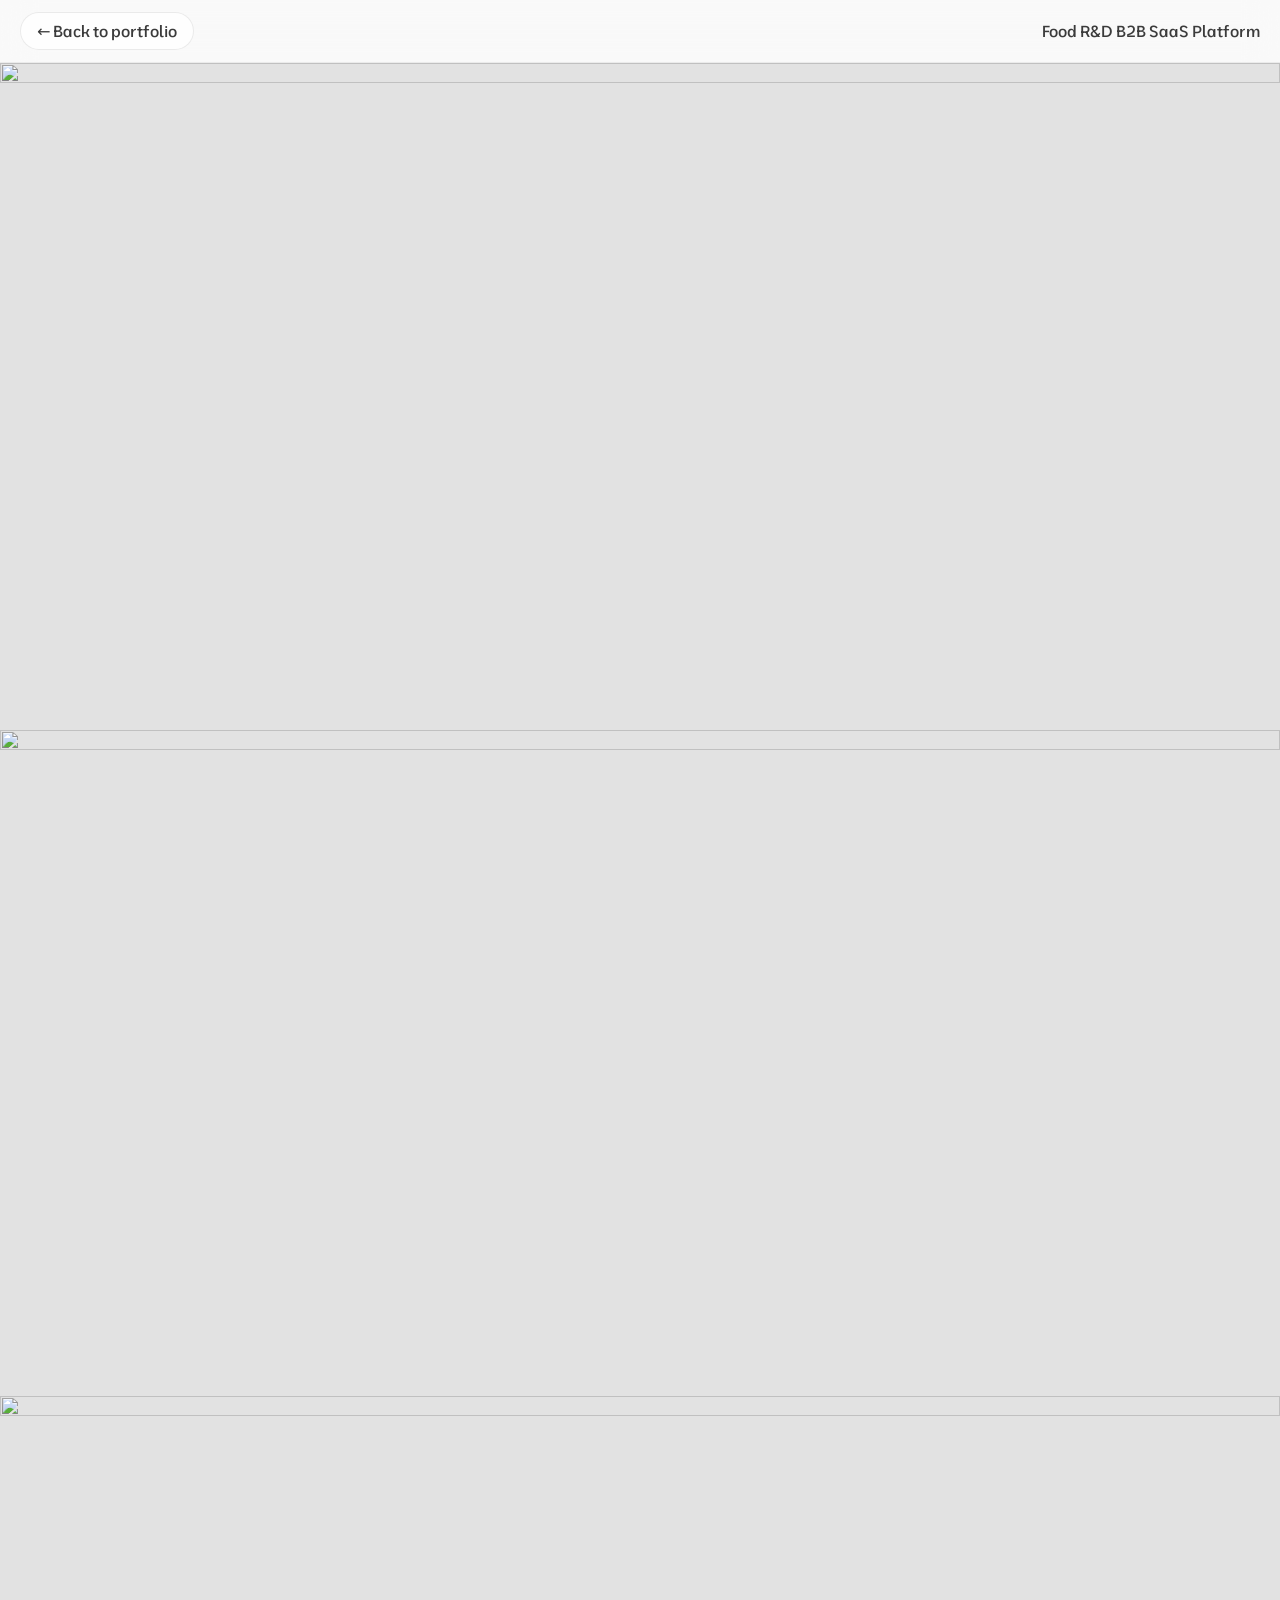
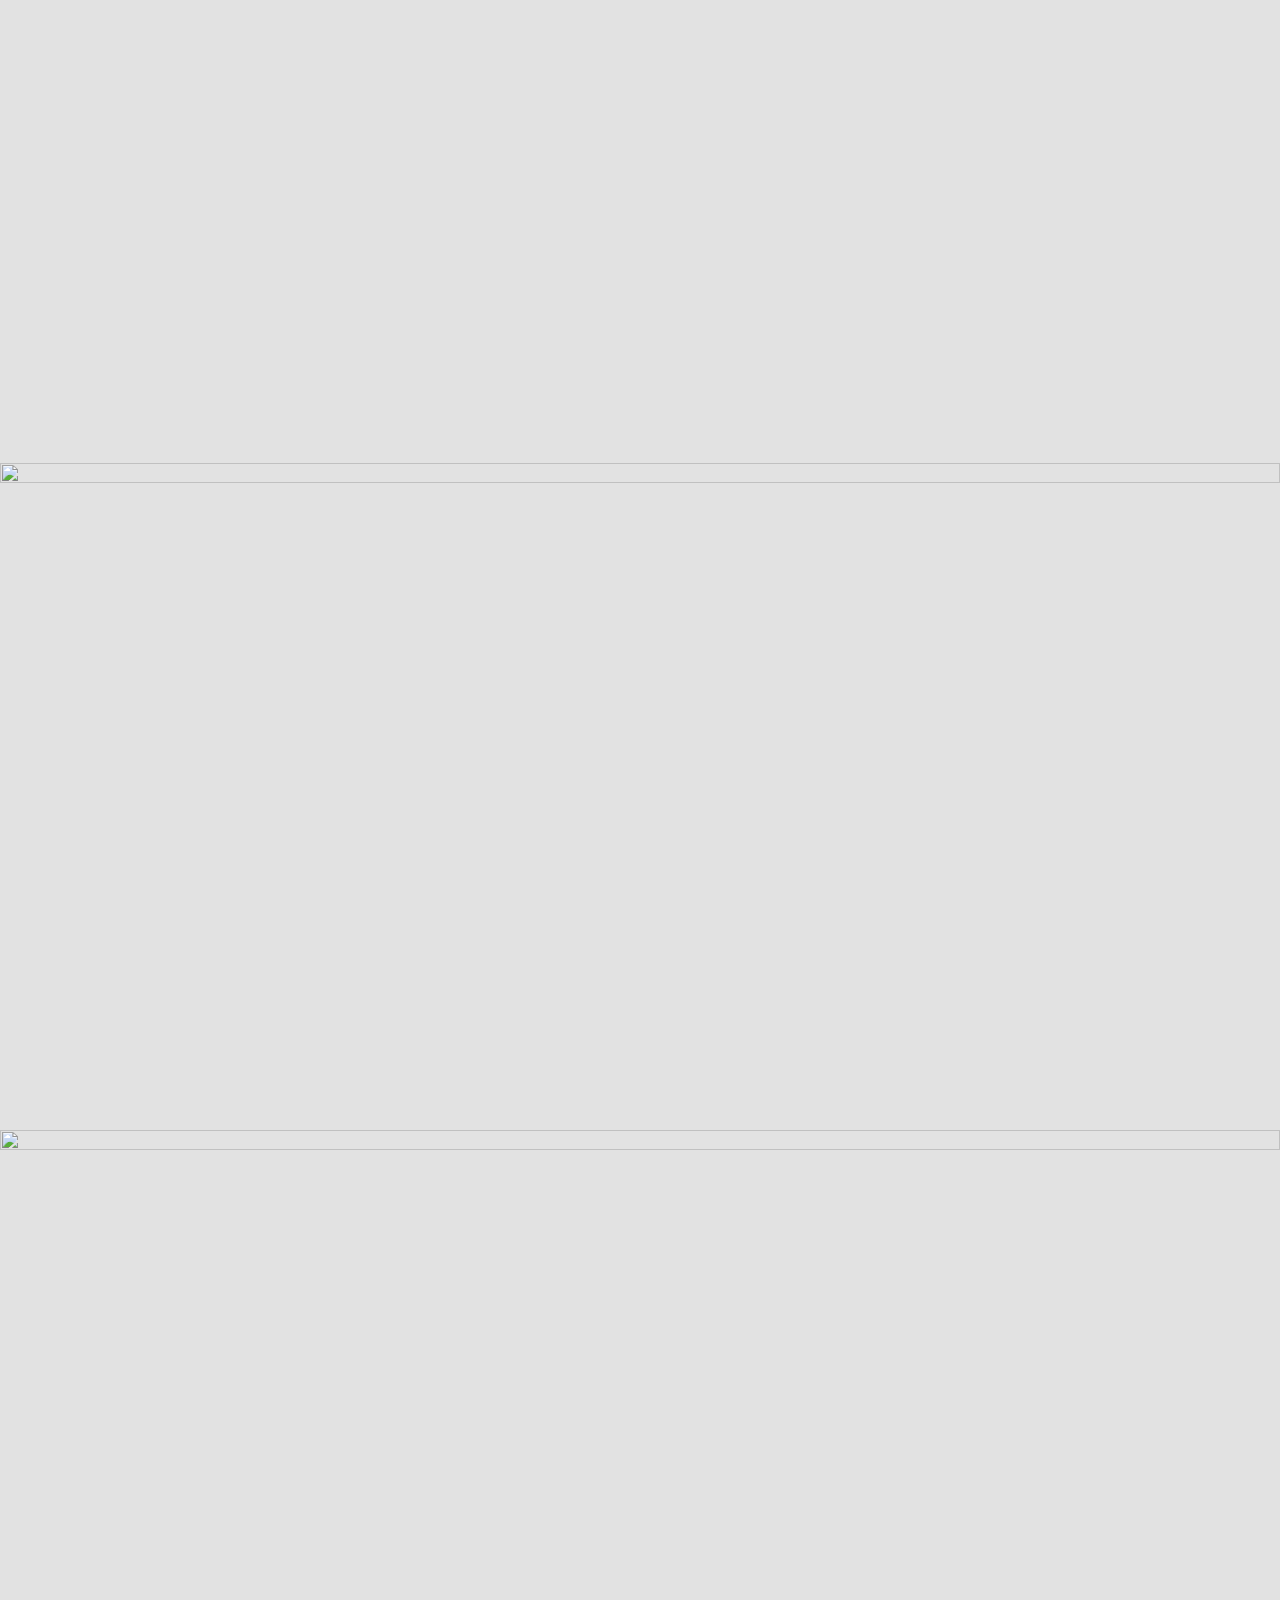
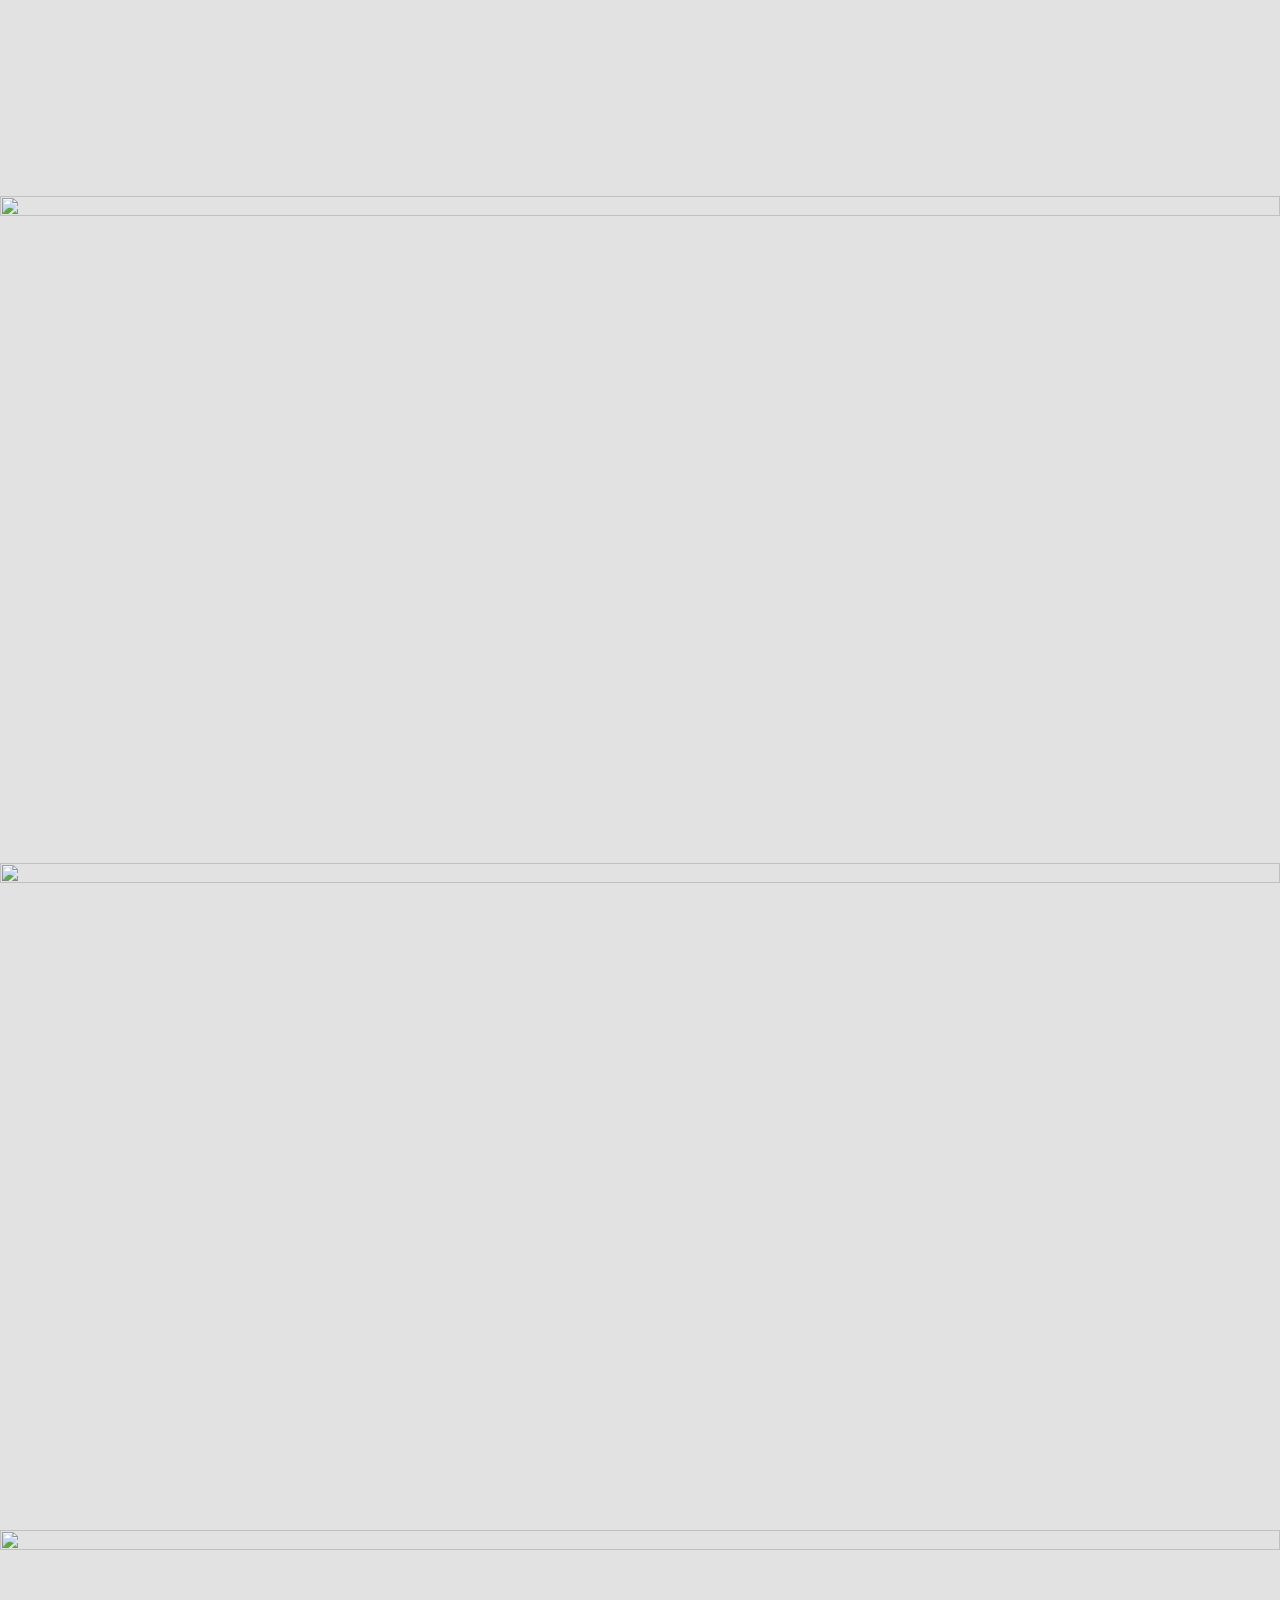
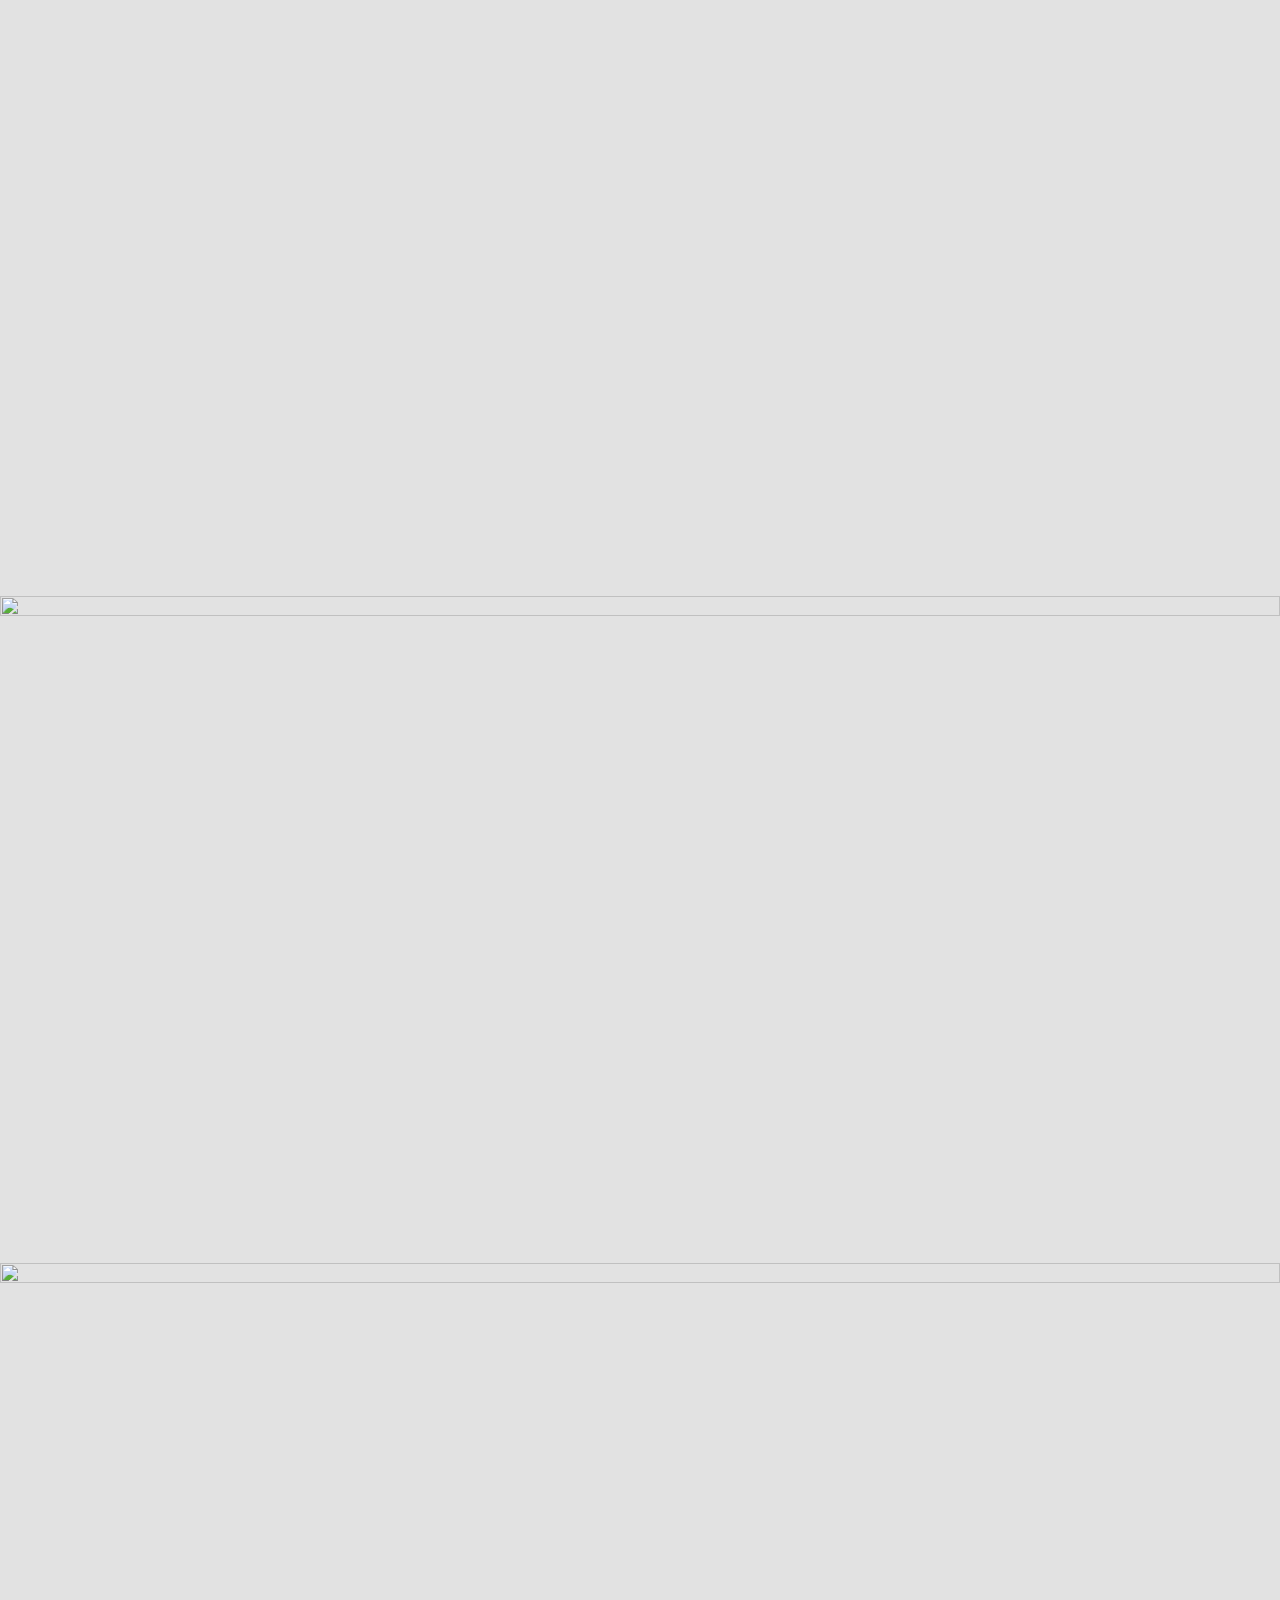
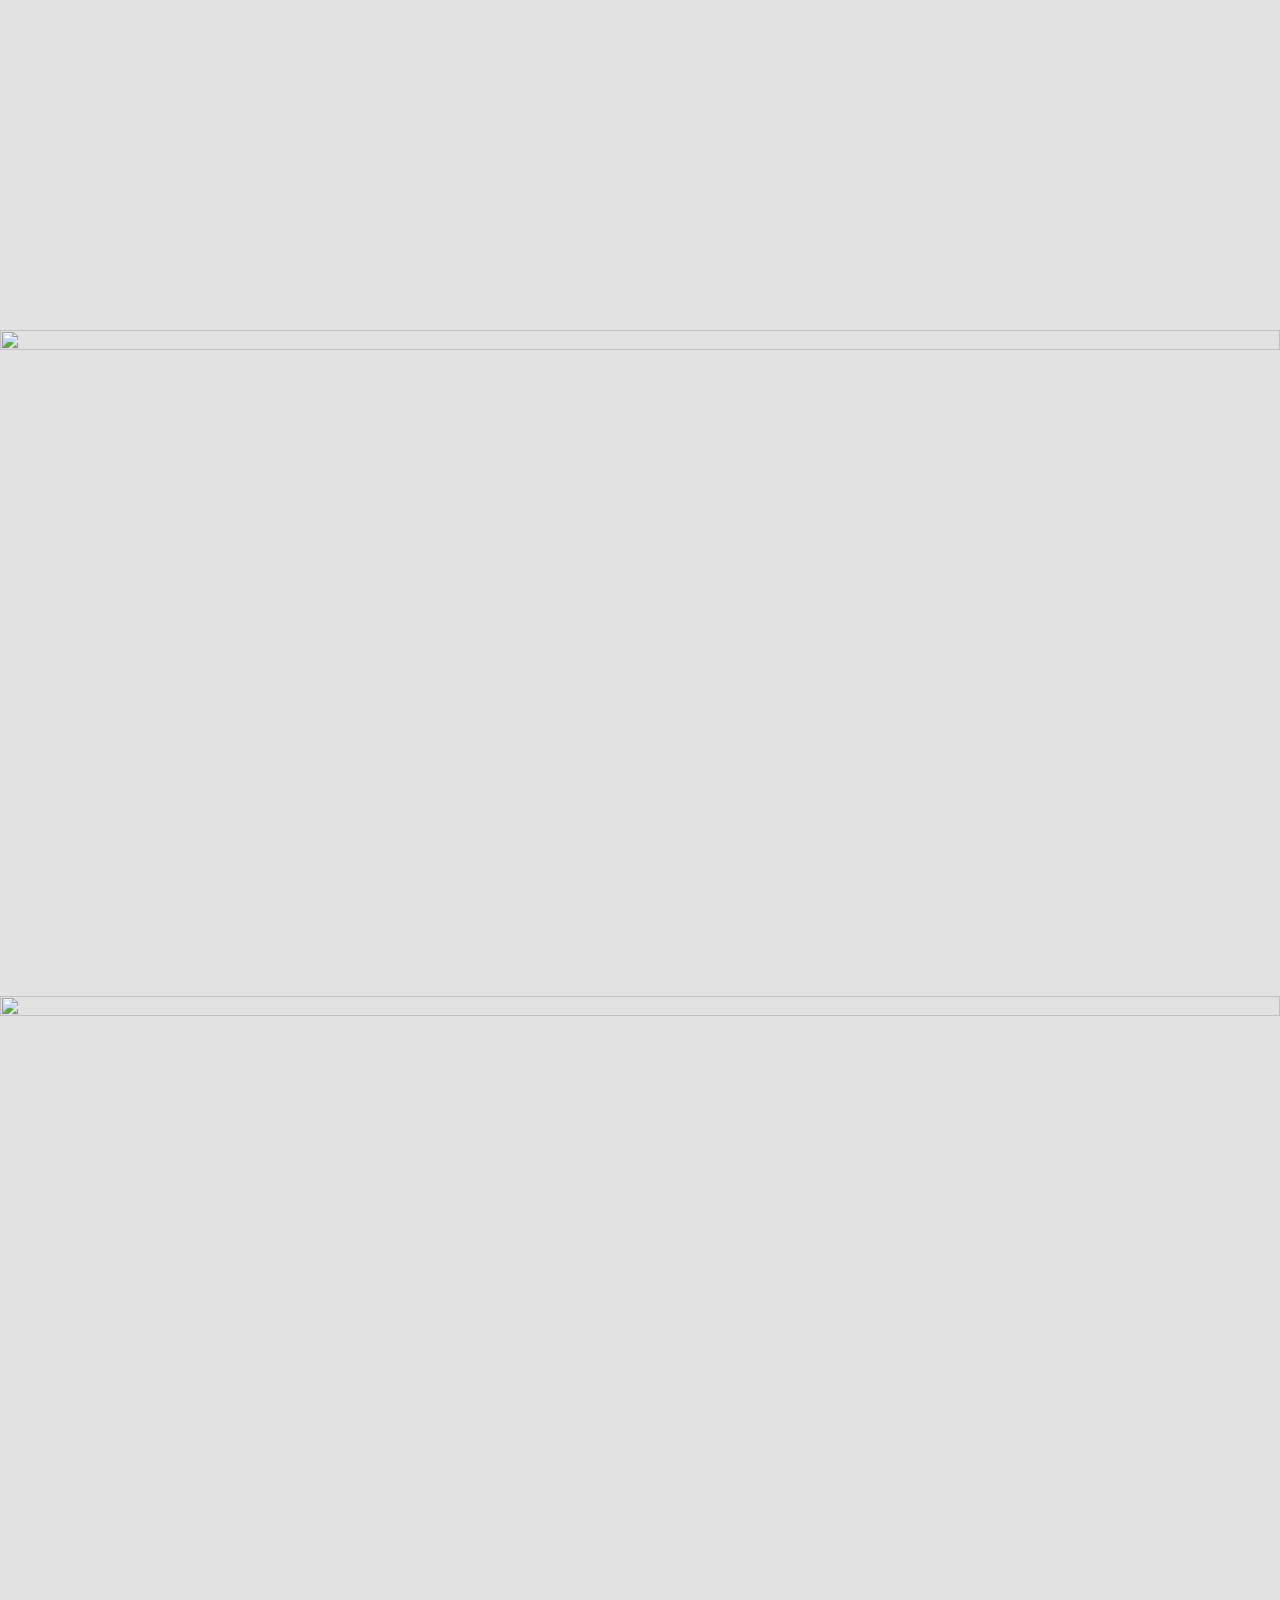
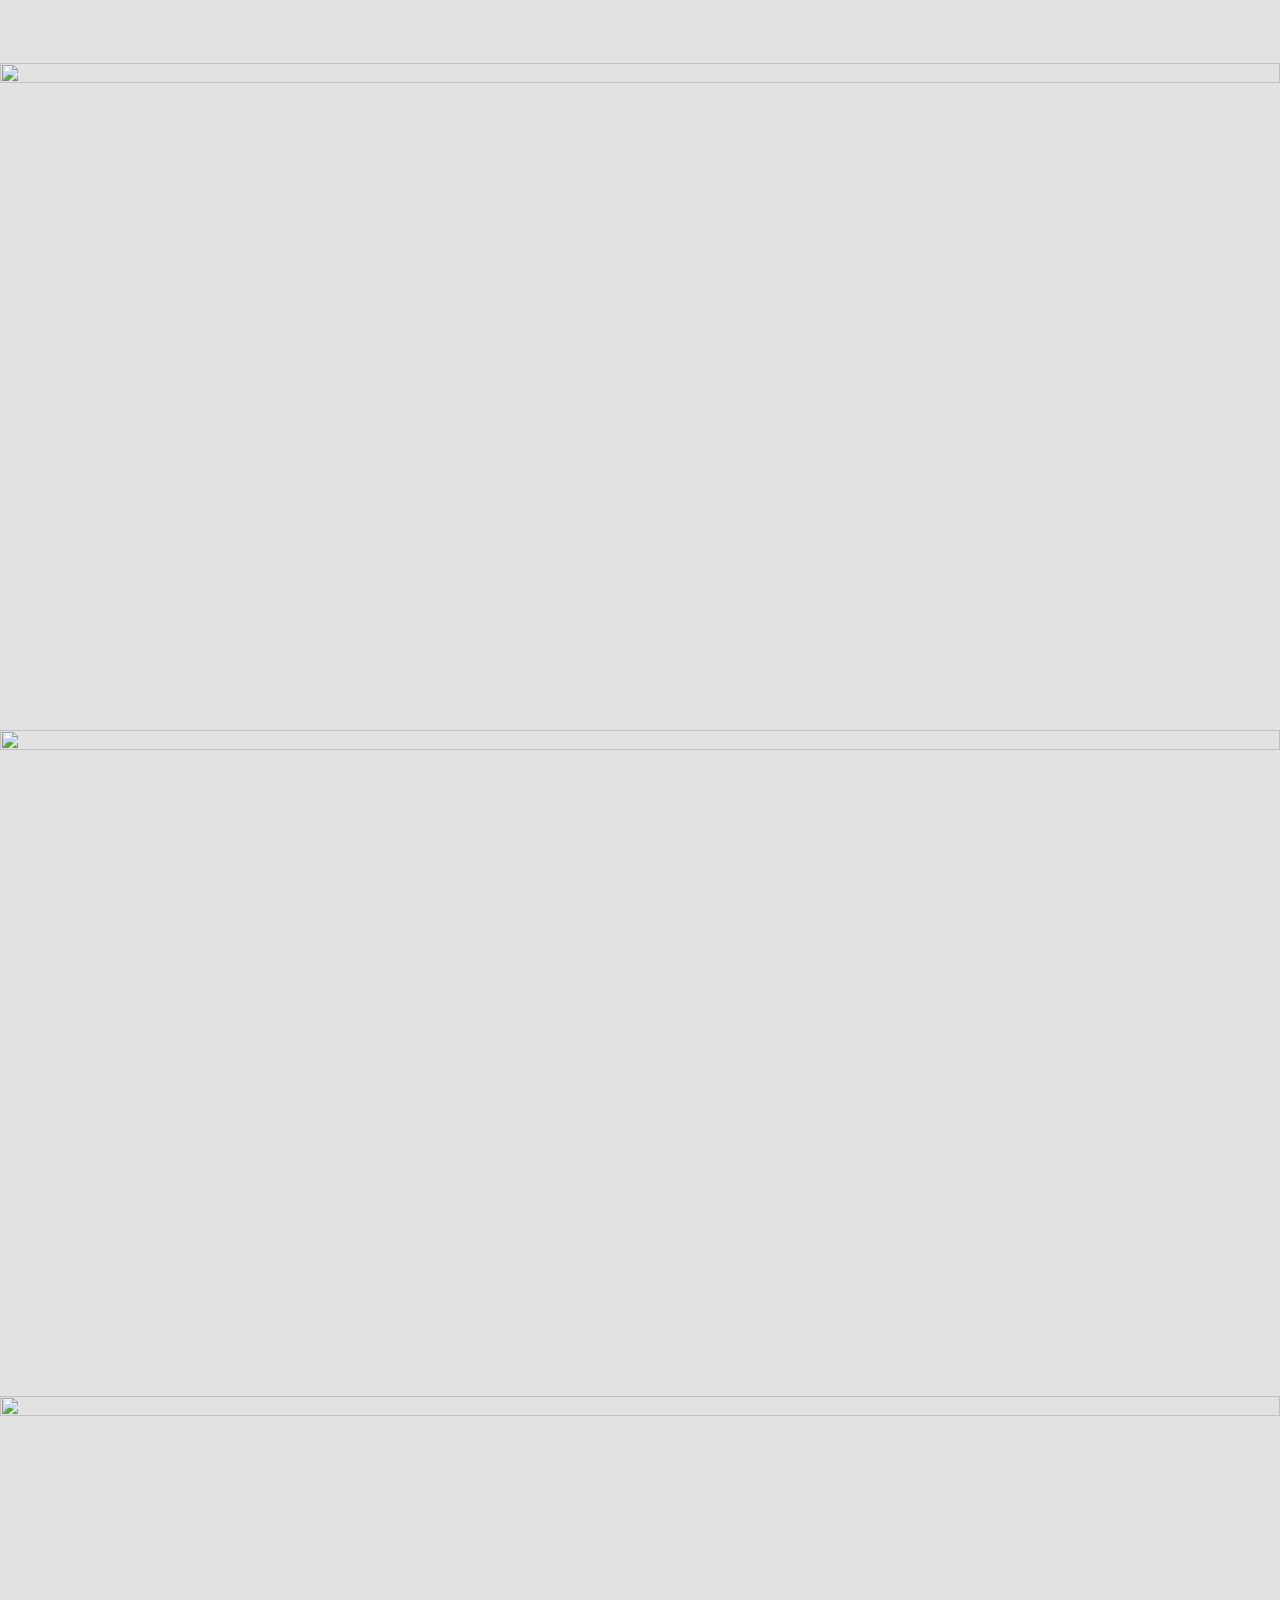
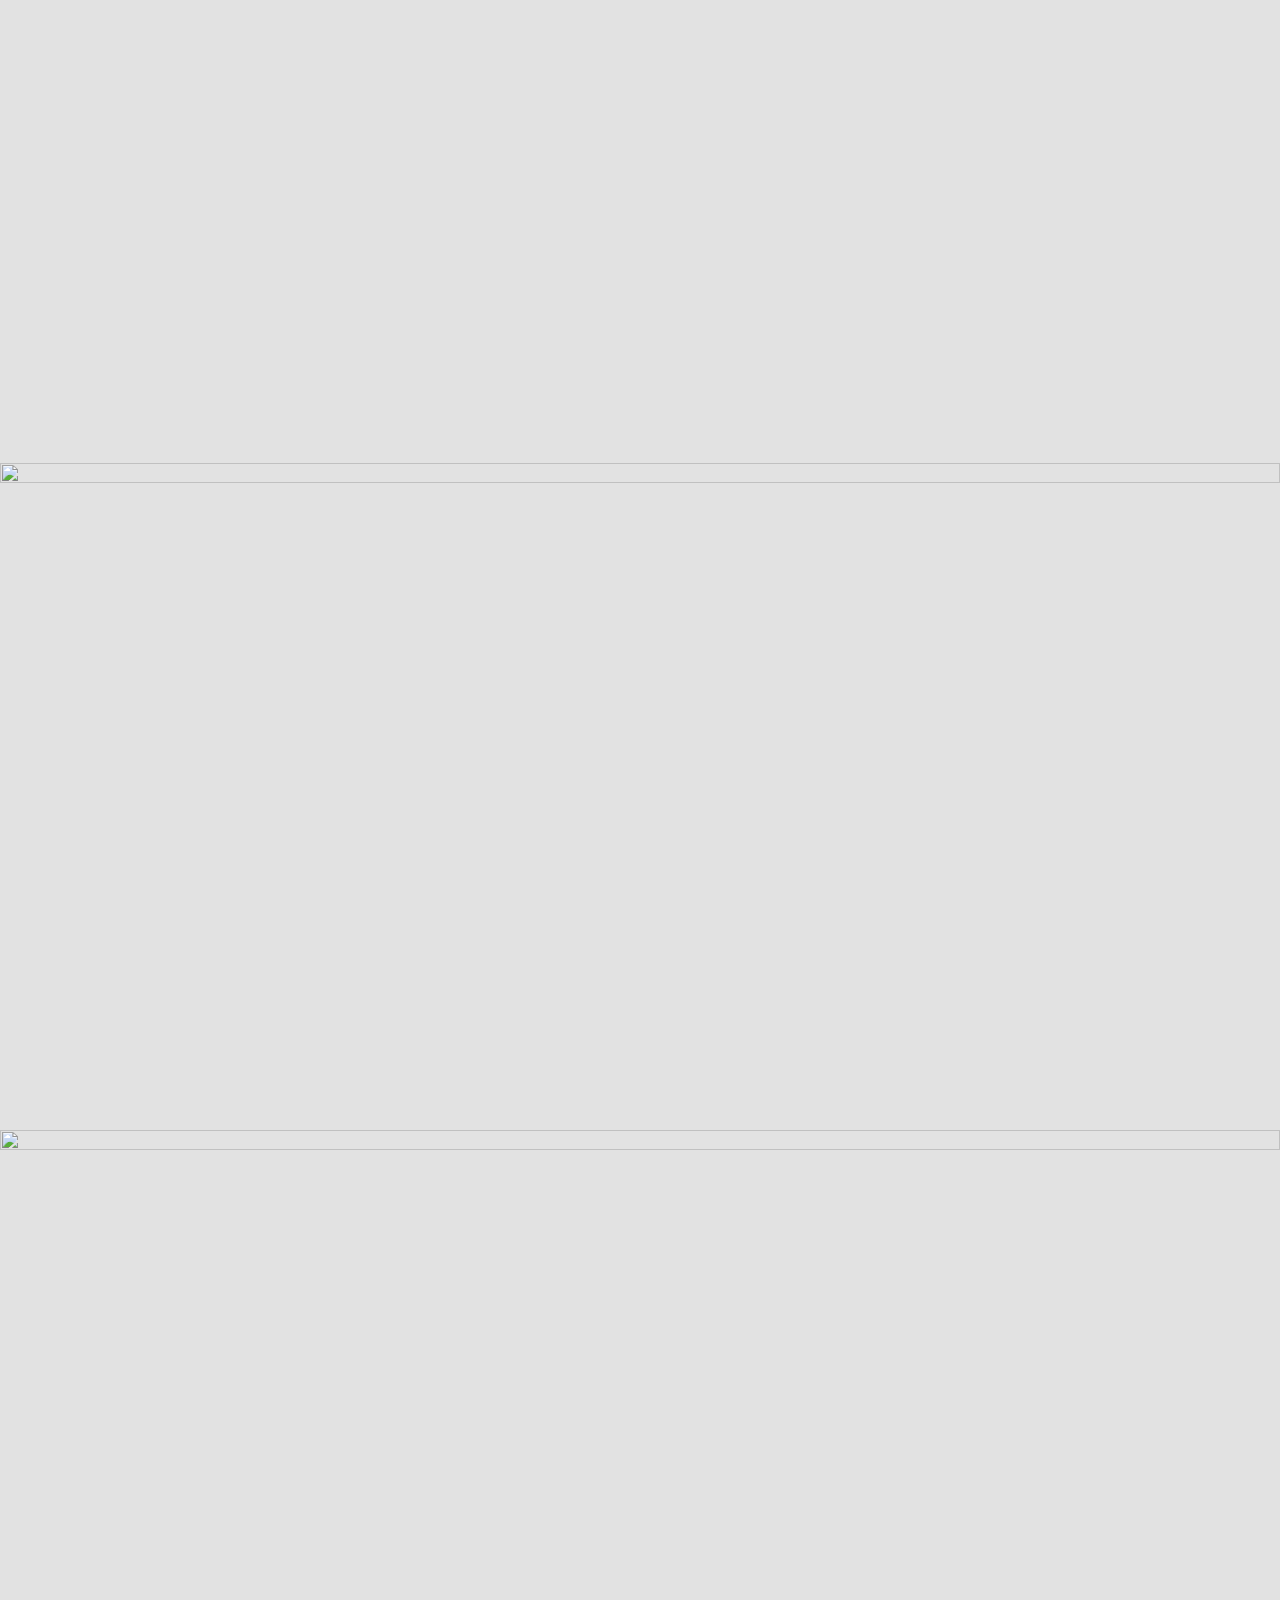
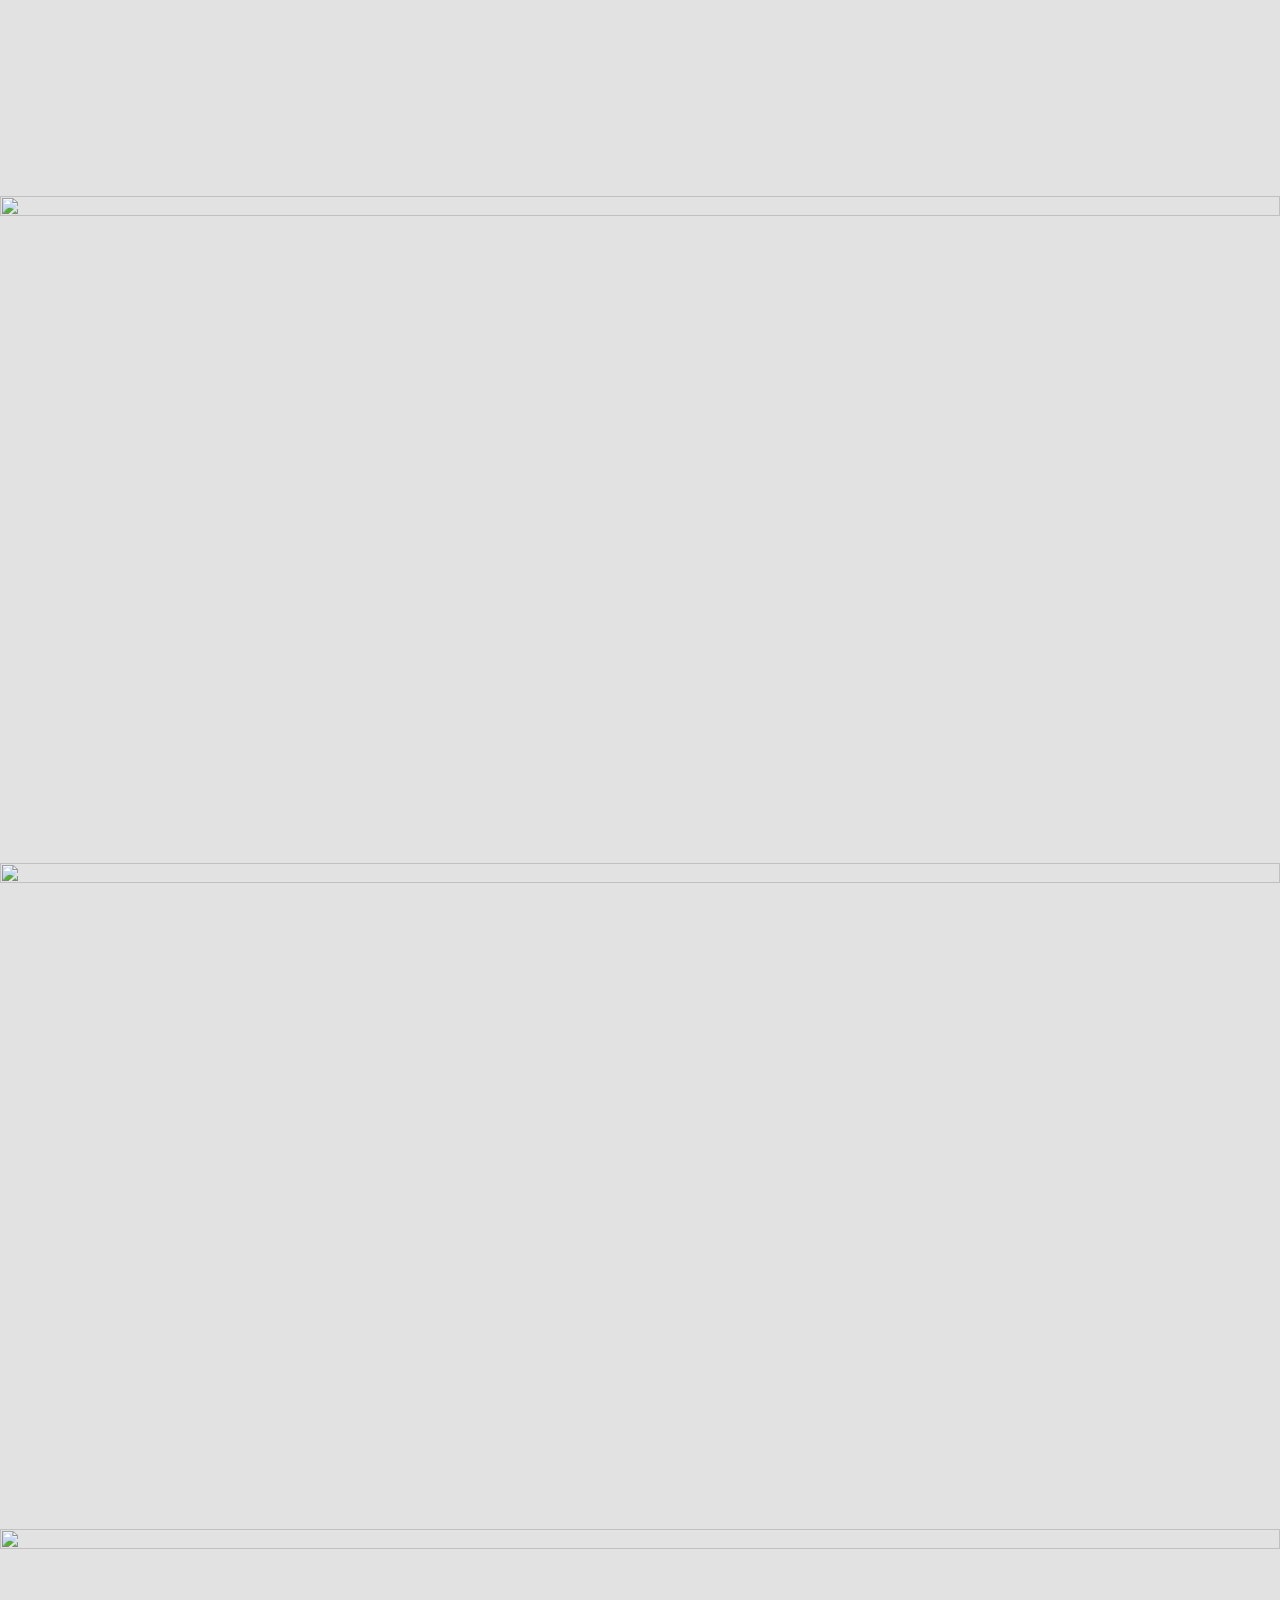
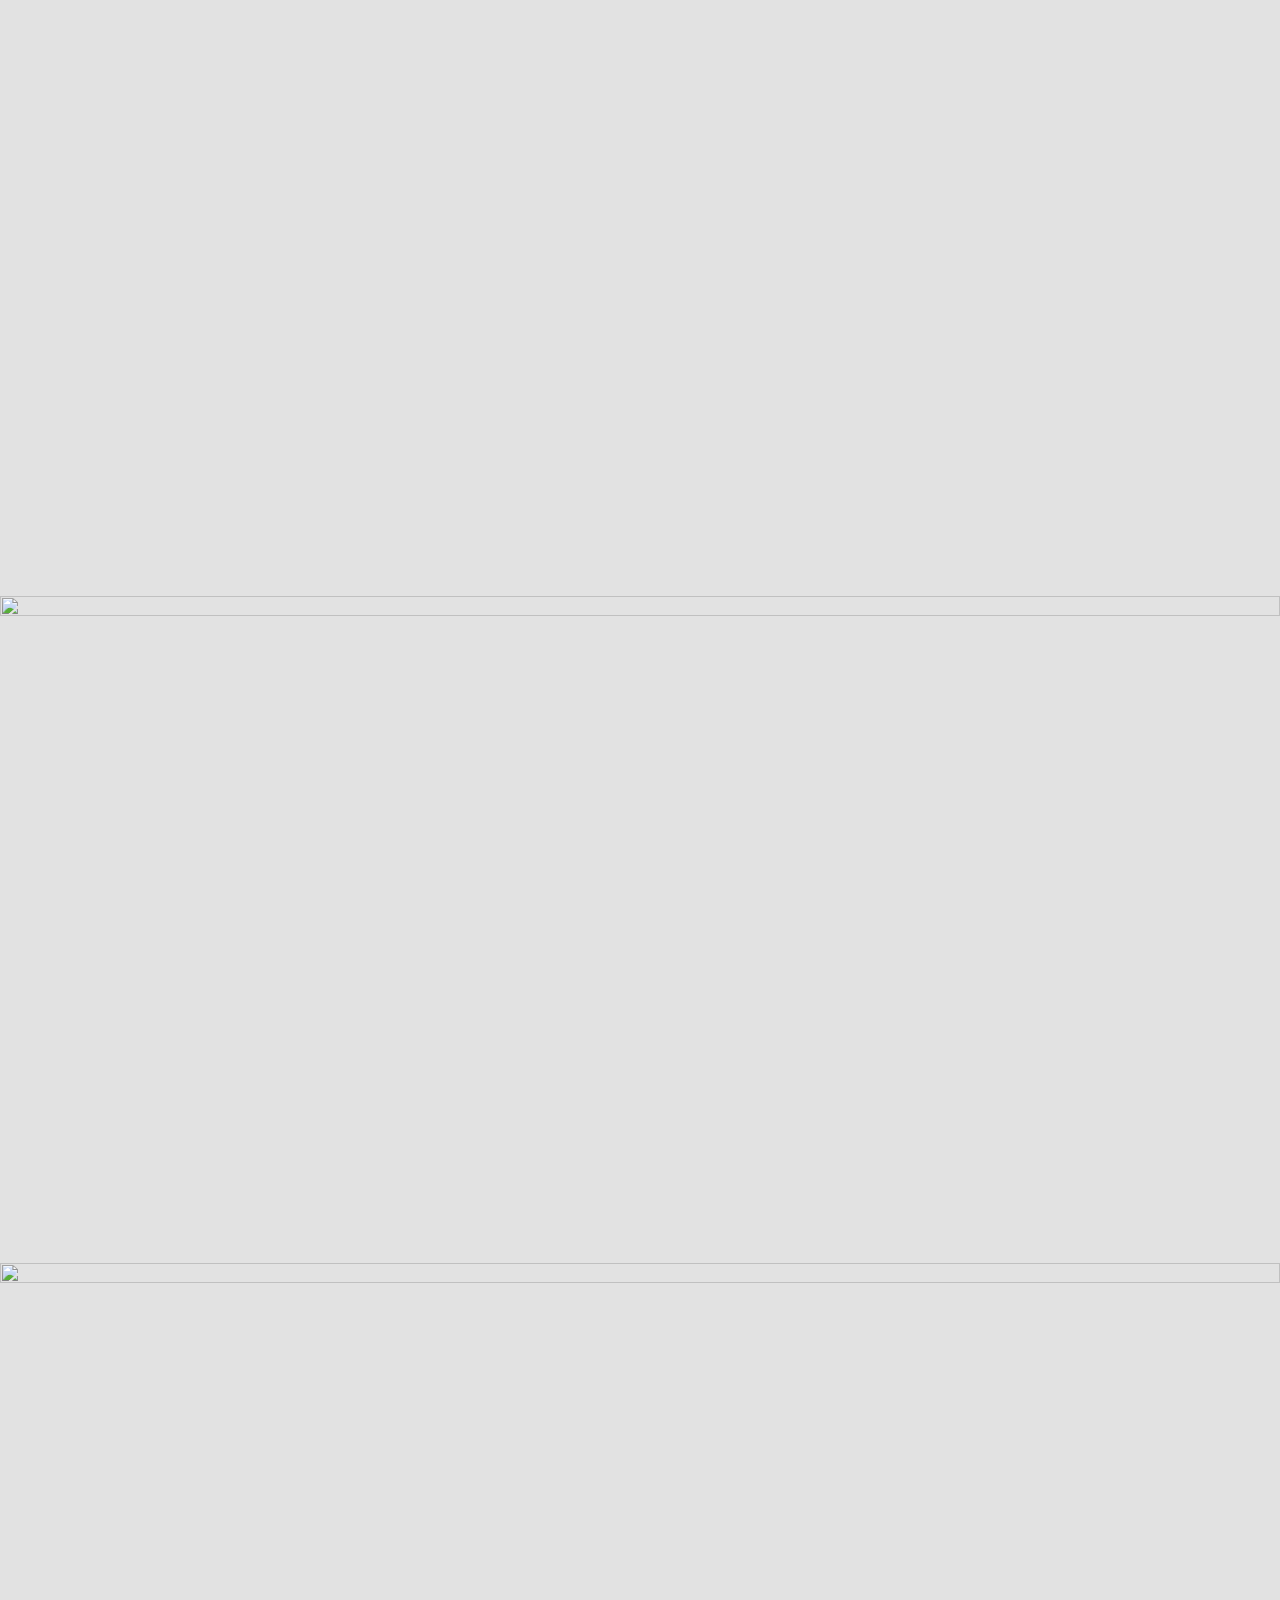
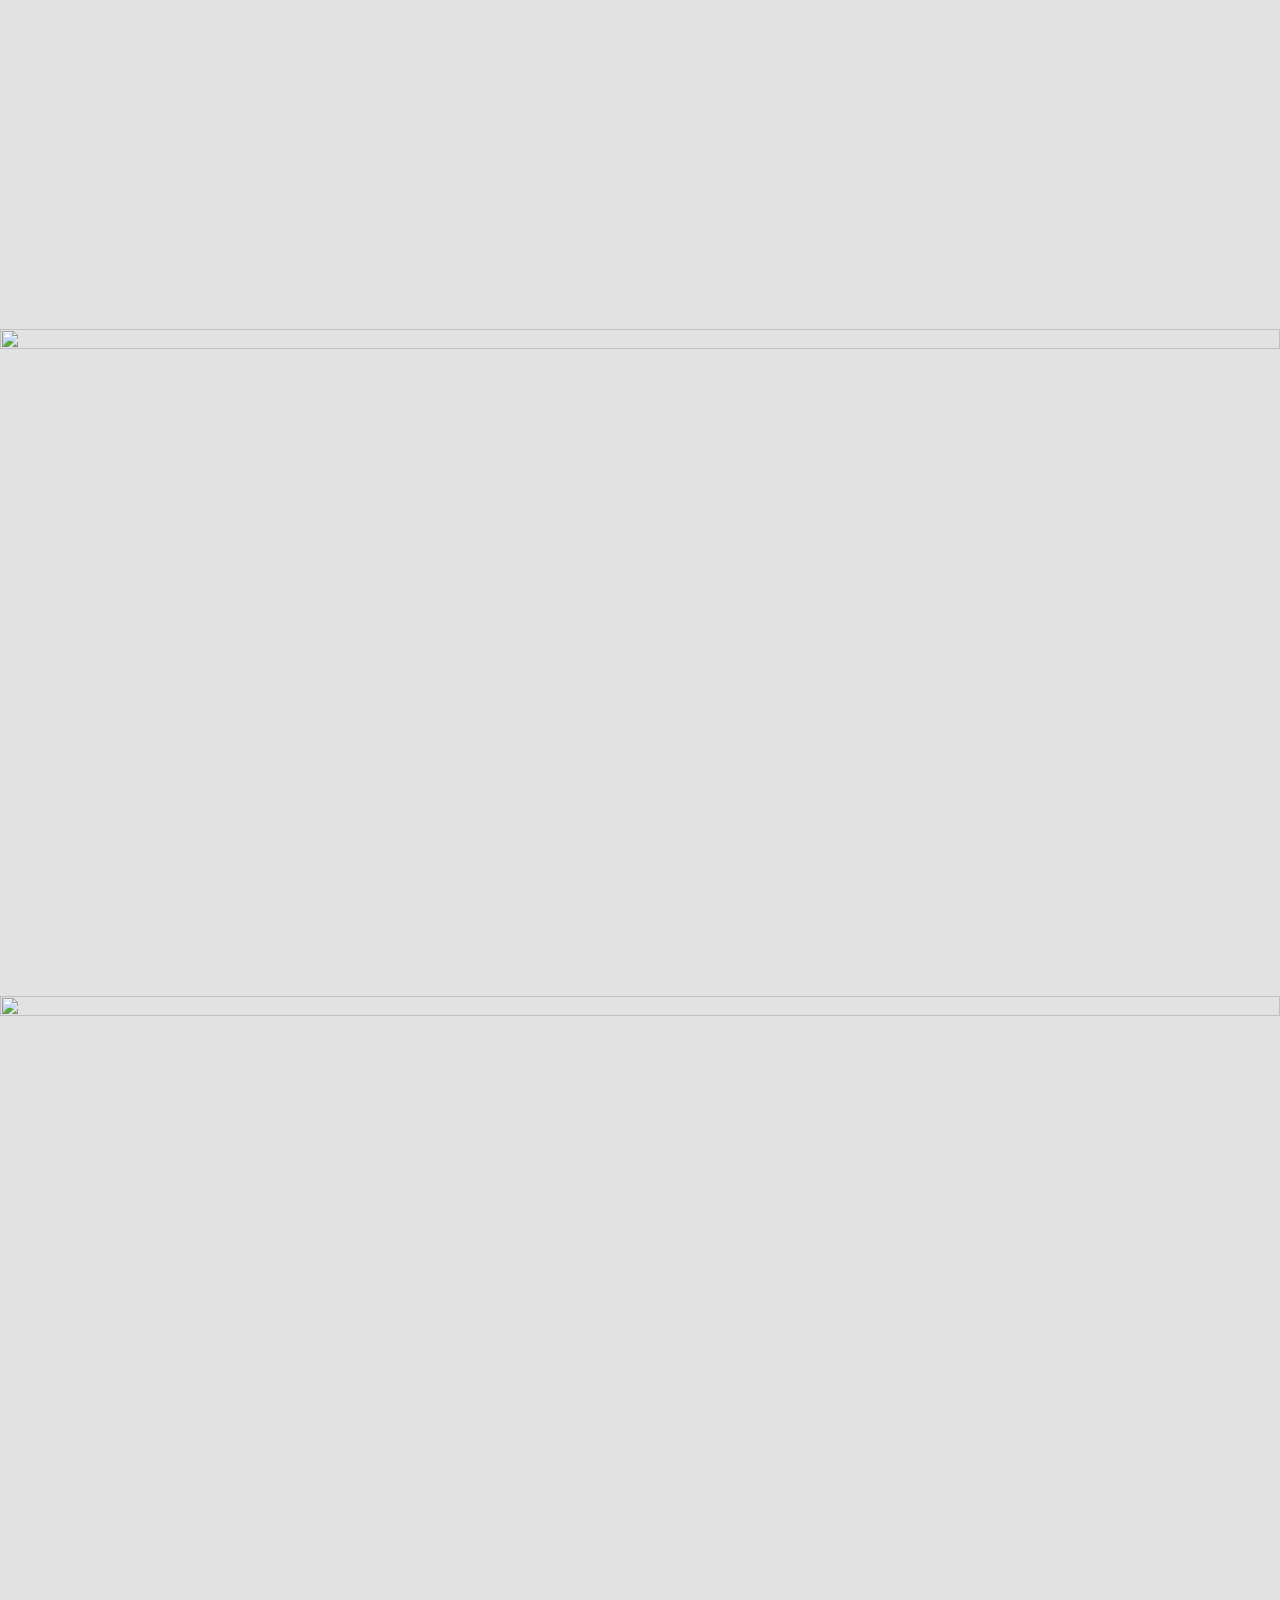
==== commit a27cb558: "Add files via upload" ====
--- a/case-study.html
+++ b/case-study.html
@@ -6,255 +6,50 @@
 <title>Food R&amp;D B2B SaaS Platform — Case Study · Deepali Harish</title>
 <meta name="description" content="Case study: Innovatenxt, a workflow-automation platform for food-tech R&amp;D, designed end to end by Deepali Harish.">
 <style>
-@font-face{font-family:"Mynerve";src:url(assets/fonts/cs/mynerve-400.woff2) format("woff2");font-weight:400;font-display:swap}
-@font-face{font-family:"Montserrat Alternates";src:url(assets/fonts/cs/montserrat-alternates-500.woff2) format("woff2");font-weight:500;font-display:swap}
-@font-face{font-family:"Montserrat Alternates";src:url(assets/fonts/cs/montserrat-alternates-700.woff2) format("woff2");font-weight:700;font-display:swap}
-@font-face{font-family:"Montserrat Alternates";src:url(assets/fonts/cs/montserrat-alternates-900.woff2) format("woff2");font-weight:900;font-display:swap}
-@font-face{font-family:"Bebas Neue";src:url(assets/fonts/cs/bebas-neue-400.woff2) format("woff2");font-weight:400;font-display:swap}
-@font-face{font-family:"Besley";src:url(assets/fonts/cs/besley-700.woff2) format("woff2");font-weight:700;font-display:swap}
-@font-face{font-family:"Oooh Baby";src:url(assets/fonts/cs/oooh-baby-400.woff2) format("woff2");font-weight:400;font-display:swap}
-@font-face{font-family:"Montserrat";src:url(assets/fonts/cs/montserrat-400.woff2) format("woff2");font-weight:400;font-display:swap}
-@font-face{font-family:"Montserrat";src:url(assets/fonts/cs/montserrat-600.woff2) format("woff2");font-weight:600;font-display:swap}
-@font-face{font-family:"Montserrat";src:url(assets/fonts/cs/montserrat-700.woff2) format("woff2");font-weight:700;font-display:swap}
-@font-face{font-family:"Micro 5";src:url(assets/fonts/cs/micro-5-400.woff2) format("woff2");font-weight:400;font-display:swap}
-@font-face{font-family:"Be Vietnam Pro";src:url(assets/fonts/cs/be-vietnam-pro-400.woff2) format("woff2");font-weight:400;font-display:swap}
-@font-face{font-family:"Be Vietnam Pro";src:url(assets/fonts/cs/be-vietnam-pro-500.woff2) format("woff2");font-weight:500;font-display:swap}
-@font-face{font-family:"Be Vietnam Pro";src:url(assets/fonts/cs/be-vietnam-pro-600.woff2) format("woff2");font-weight:600;font-display:swap}
-@font-face{font-family:"Poppins";src:url(assets/fonts/cs/poppins-400.woff2) format("woff2");font-weight:400;font-display:swap}
-@font-face{font-family:"Imperial Script";src:url(assets/fonts/cs/imperial-script-400.woff2) format("woff2");font-weight:400;font-display:swap}
-@font-face{font-family:"Mali";src:url(assets/fonts/cs/mali-400.woff2) format("woff2");font-weight:400;font-display:swap}
-@font-face{font-family:"IBM Plex Mono";src:url(assets/fonts/cs/ibm-plex-mono-400.woff2) format("woff2");font-weight:400;font-display:swap}
-@font-face{font-family:"IBM Plex Mono";src:url(assets/fonts/cs/ibm-plex-mono-700.woff2) format("woff2");font-weight:700;font-display:swap}
-@font-face{font-family:"Tajawal";src:url(assets/fonts/cs/tajawal-400.woff2) format("woff2");font-weight:400;font-display:swap}
-@font-face{font-family:"Tajawal";src:url(assets/fonts/cs/tajawal-500.woff2) format("woff2");font-weight:500;font-display:swap}
 @font-face{font-family:Moderustic;src:url(assets/fonts/moderustic-500.woff2) format("woff2");font-weight:500;font-display:swap}
 *{box-sizing:border-box}
 html,body{overscroll-behavior-x:none}
-body{margin:0;background:#f4f4f4;font-family:Moderustic,system-ui,sans-serif;color:#3b3b3b;overflow-x:hidden}
+body{margin:0;background:#ececec;font-family:Moderustic,system-ui,sans-serif;color:#3b3b3b}
 .bar{position:sticky;top:0;z-index:2;display:flex;justify-content:space-between;align-items:center;gap:12px;padding:12px 20px;background:rgba(255,255,255,.7);-webkit-backdrop-filter:blur(16px);backdrop-filter:blur(16px);border-bottom:1px solid rgba(0,0,0,.06);font-weight:500}
 .bar a{color:#3b3b3b;text-decoration:none;padding:8px 16px;border-radius:999px;background:rgba(255,255,255,.8);border:1px solid rgba(0,0,0,.08);white-space:nowrap}
 .bar a:hover{background:#fff}
 .bar span{overflow:hidden;text-overflow:ellipsis;white-space:nowrap}
-.wrap{position:relative;margin:0 auto;width:calc(1920px * var(--s,.5));height:calc(26360px * var(--s,.5));overflow:hidden}
-.cs{position:absolute;top:0;left:0;width:1920px;height:26360px;transform:scale(var(--s,.5));transform-origin:0 0;--my:"Mynerve";--ma:"Montserrat Alternates";--bb:"Bebas Neue";--be:"Besley";--ob:"Oooh Baby";--mo:"Montserrat";--m5:"Micro 5";--bv:"Be Vietnam Pro";--po:"Poppins";--is:"Imperial Script";--mv:"MV Boli","Mali",cursive;--lt:"Lucida Sans Typewriter","Lucida Console","IBM Plex Mono",monospace;--mu:"Microsoft Uighur","Tajawal",sans-serif;--du:"Dubai","Tajawal",sans-serif}
-.bg img{display:block;width:1920px;height:auto}
-.cs p{position:absolute;margin:0;display:flex;flex-direction:column;transform-origin:0 0;counter-reset:n}
-.l{display:block}
-.u,.o{position:relative;padding-left:1.45em}
-.u::before{content:"";position:absolute;left:.55em;top:.62em;width:.28em;height:.28em;border-radius:50%;background:currentColor}
-.o{counter-increment:n}
-.o::before{content:counter(n) ".";position:absolute;left:.1em}
+main{max-width:1440px;margin:0 auto;line-height:0}
+main img{display:block;width:100%;height:auto;background:#e2e2e2}
 .sr{position:absolute;width:1px;height:1px;overflow:hidden;clip:rect(0 0 0 0)}
 </style>
 </head>
 <body>
 <header class="bar"><a href="index.html#works">&larr; Back to portfolio</a><span>Food R&amp;D B2B SaaS Platform</span></header>
-<main class="wrap">
+<main>
 <h1 class="sr">Innovatenxt — Food R&amp;D B2B SaaS Platform, case study by Deepali Harish</h1>
-<div class="cs">
-<div class="bg" aria-hidden="true">
-<img src="assets/case-study/pages/p01-1920.webp" srcset="assets/case-study/pages/p01-1920.webp 1920w, assets/case-study/pages/p01-2880.webp 2880w" sizes="(max-width:1920px) 100vw, 1920px" width="1920" height="1000" alt="">
-<img src="assets/case-study/pages/p02-1920.webp" srcset="assets/case-study/pages/p02-1920.webp 1920w, assets/case-study/pages/p02-2880.webp 2880w" sizes="(max-width:1920px) 100vw, 1920px" width="1920" height="1000" alt="">
-<img src="assets/case-study/pages/p03-1920.webp" srcset="assets/case-study/pages/p03-1920.webp 1920w, assets/case-study/pages/p03-2880.webp 2880w" sizes="(max-width:1920px) 100vw, 1920px" width="1920" height="1000" alt="">
-<img src="assets/case-study/pages/p04-1920.webp" srcset="assets/case-study/pages/p04-1920.webp 1920w, assets/case-study/pages/p04-2880.webp 2880w" sizes="(max-width:1920px) 100vw, 1920px" width="1920" height="1000" alt="" loading="lazy">
-<img src="assets/case-study/pages/p05-1920.webp" srcset="assets/case-study/pages/p05-1920.webp 1920w, assets/case-study/pages/p05-2880.webp 2880w" sizes="(max-width:1920px) 100vw, 1920px" width="1920" height="1000" alt="" loading="lazy">
-<img src="assets/case-study/pages/p06-1920.webp" srcset="assets/case-study/pages/p06-1920.webp 1920w, assets/case-study/pages/p06-2880.webp 2880w" sizes="(max-width:1920px) 100vw, 1920px" width="1920" height="1000" alt="" loading="lazy">
-<img src="assets/case-study/pages/p07-1920.webp" srcset="assets/case-study/pages/p07-1920.webp 1920w, assets/case-study/pages/p07-2880.webp 2880w" sizes="(max-width:1920px) 100vw, 1920px" width="1920" height="1000" alt="" loading="lazy">
-<img src="assets/case-study/pages/p08-1920.webp" srcset="assets/case-study/pages/p08-1920.webp 1920w, assets/case-study/pages/p08-2880.webp 2880w" sizes="(max-width:1920px) 100vw, 1920px" width="1920" height="1000" alt="" loading="lazy">
-<img src="assets/case-study/pages/p09-1920.webp" srcset="assets/case-study/pages/p09-1920.webp 1920w, assets/case-study/pages/p09-2880.webp 2880w" sizes="(max-width:1920px) 100vw, 1920px" width="1920" height="1000" alt="" loading="lazy">
-<img src="assets/case-study/pages/p10-1920.webp" srcset="assets/case-study/pages/p10-1920.webp 1920w, assets/case-study/pages/p10-2880.webp 2880w" sizes="(max-width:1920px) 100vw, 1920px" width="1920" height="1000" alt="" loading="lazy">
-<img src="assets/case-study/pages/p11-1920.webp" srcset="assets/case-study/pages/p11-1920.webp 1920w, assets/case-study/pages/p11-2880.webp 2880w" sizes="(max-width:1920px) 100vw, 1920px" width="1920" height="1000" alt="" loading="lazy">
-<img src="assets/case-study/pages/p12-1920.webp" srcset="assets/case-study/pages/p12-1920.webp 1920w, assets/case-study/pages/p12-2880.webp 2880w" sizes="(max-width:1920px) 100vw, 1920px" width="1920" height="1000" alt="" loading="lazy">
-<img src="assets/case-study/pages/p13-1920.webp" srcset="assets/case-study/pages/p13-1920.webp 1920w, assets/case-study/pages/p13-2880.webp 2880w" sizes="(max-width:1920px) 100vw, 1920px" width="1920" height="1000" alt="" loading="lazy">
-<img src="assets/case-study/pages/p14-1920.webp" srcset="assets/case-study/pages/p14-1920.webp 1920w, assets/case-study/pages/p14-2880.webp 2880w" sizes="(max-width:1920px) 100vw, 1920px" width="1920" height="1000" alt="" loading="lazy">
-<img src="assets/case-study/pages/p15-1920.webp" srcset="assets/case-study/pages/p15-1920.webp 1920w, assets/case-study/pages/p15-2880.webp 2880w" sizes="(max-width:1920px) 100vw, 1920px" width="1920" height="1000" alt="" loading="lazy">
-<img src="assets/case-study/pages/p16-1920.webp" srcset="assets/case-study/pages/p16-1920.webp 1920w, assets/case-study/pages/p16-2880.webp 2880w" sizes="(max-width:1920px) 100vw, 1920px" width="1920" height="1000" alt="" loading="lazy">
-<img src="assets/case-study/pages/p17-1920.webp" srcset="assets/case-study/pages/p17-1920.webp 1920w, assets/case-study/pages/p17-2880.webp 2880w" sizes="(max-width:1920px) 100vw, 1920px" width="1920" height="1000" alt="" loading="lazy">
-<img src="assets/case-study/pages/p18-1920.webp" srcset="assets/case-study/pages/p18-1920.webp 1920w, assets/case-study/pages/p18-2880.webp 2880w" sizes="(max-width:1920px) 100vw, 1920px" width="1920" height="1000" alt="" loading="lazy">
-<img src="assets/case-study/pages/p19-1920.webp" srcset="assets/case-study/pages/p19-1920.webp 1920w, assets/case-study/pages/p19-2880.webp 2880w" sizes="(max-width:1920px) 100vw, 1920px" width="1920" height="1000" alt="" loading="lazy">
-<img src="assets/case-study/pages/p20-1920.webp" srcset="assets/case-study/pages/p20-1920.webp 1920w, assets/case-study/pages/p20-2880.webp 2880w" sizes="(max-width:1920px) 100vw, 1920px" width="1920" height="1000" alt="" loading="lazy">
-<img src="assets/case-study/pages/p21-1920.webp" srcset="assets/case-study/pages/p21-1920.webp 1920w, assets/case-study/pages/p21-2880.webp 2880w" sizes="(max-width:1920px) 100vw, 1920px" width="1920" height="1000" alt="" loading="lazy">
-<img src="assets/case-study/pages/p22-1920.webp" srcset="assets/case-study/pages/p22-1920.webp 1920w, assets/case-study/pages/p22-2880.webp 2880w" sizes="(max-width:1920px) 100vw, 1920px" width="1920" height="1000" alt="" loading="lazy">
-<img src="assets/case-study/pages/p23-1920.webp" srcset="assets/case-study/pages/p23-1920.webp 1920w, assets/case-study/pages/p23-2880.webp 2880w" sizes="(max-width:1920px) 100vw, 1920px" width="1920" height="1000" alt="" loading="lazy">
-<img src="assets/case-study/pages/p24-1920.webp" srcset="assets/case-study/pages/p24-1920.webp 1920w, assets/case-study/pages/p24-2880.webp 2880w" sizes="(max-width:1920px) 100vw, 1920px" width="1920" height="1000" alt="" loading="lazy">
-<img src="assets/case-study/pages/p25-1920.webp" srcset="assets/case-study/pages/p25-1920.webp 1920w, assets/case-study/pages/p25-2880.webp 2880w" sizes="(max-width:1920px) 100vw, 1920px" width="1920" height="1000" alt="" loading="lazy">
-<img src="assets/case-study/pages/p26-1920.webp" srcset="assets/case-study/pages/p26-1920.webp 1920w, assets/case-study/pages/p26-2880.webp 2880w" sizes="(max-width:1920px) 100vw, 1920px" width="1920" height="1000" alt="" loading="lazy">
-<img src="assets/case-study/pages/p27-1920.webp" srcset="assets/case-study/pages/p27-1920.webp 1920w, assets/case-study/pages/p27-2880.webp 2880w" sizes="(max-width:1920px) 100vw, 1920px" width="1920" height="360" alt="" loading="lazy">
-</div>
-<p style="left:406px;top:1772px;white-space:pre;font:400 31px/normal var(--my);color:#494e5d;letter-spacing:3.72px"><span class="l">About this case?</span></p>
-<p style="left:406px;top:1870px;width:1134px;font:900 40px/normal var(--ma);color:#364153;letter-spacing:4.8px"><span class="l">Innovatenxt<span style="font:500 40px/normal var(--ma);color:#364153;letter-spacing:4.8px"> </span><span style="font:500 40px/normal var(--ma);color:#5d6d87;letter-spacing:4.8px">is a cutting-edge platform </span></span><span class="l"><span style="font:500 40px/normal var(--ma);color:#5d6d87;letter-spacing:4.8px">designed for the</span><span style="font:500 40px/normal var(--ma);color:#364153;letter-spacing:4.8px"> </span>food-tech industry </span><span class="l"><span style="font:500 40px/normal var(--ma);color:#5d6d87;letter-spacing:4.8px">helping innovators</span><span style="font:500 40px/normal var(--ma);color:#364153;letter-spacing:4.8px"> </span>automate workflows<span style="font:500 40px/normal var(--ma);color:#364153;letter-spacing:4.8px"> </span><span style="font:500 40px/normal var(--ma);color:#5d6d87;letter-spacing:4.8px">&amp; </span>stay creative<span style="font:500 40px/normal var(--ma);color:#5d6d87;letter-spacing:4.8px">.</span></span></p>
-<p style="left:960px;top:14337px;width:806px;font:400 24px/38px var(--lt);color:#ffffff;letter-spacing:-1.2px"><span class="l u">The site mapping was done along with the wireframing as showcasing ideas visually to the higher-ups made it easier to follow through.</span></p>
-<p style="left:191px;top:15225px;width:666px;font:400 24px/38px var(--lt);color:#ffffff;letter-spacing:-1.2px"><span class="l u">This process also helped ideate very quickly </span><span class="l u">It was easier to make any changes in this state</span><span class="l u">The detailed wireframes made it easier to explain the functionalities with ease.</span></p>
-<p style="left:0;top:0;transform:matrix(1,-0.08,0.08,1,185,14307.56);white-space:pre;text-align:center;font:700 100px/normal var(--be);color:#ffffff;letter-spacing:-7px"><span class="l">Site</span></p>
-<p style="left:0;top:0;transform:matrix(1,0,0,1,456,14374.44);white-space:pre;text-align:center;font:700 80px/normal var(--be);color:#6d4b32;letter-spacing:-5.6px"><span class="l">Mapping</span></p>
-<p style="left:125px;top:9474px;white-space:pre;font:400 24px/normal var(--ob);color:#363636;letter-spacing:2.88px"><span class="l">Visual Design</span></p>
-<p style="left:146px;top:9651px;white-space:pre;font:400 100px/normal var(--bb);color:#d5460e"><span class="l">Ux research</span></p>
-<p style="left:1055px;top:9649px;white-space:pre;font:400 100px/normal var(--bb);color:#d5460e"><span class="l">Competitive Analysis</span></p>
-<p style="left:146px;top:9612px;white-space:pre;font:400 30px/normal var(--bb);color:#47484a"><span class="l">step 1</span></p>
-<p style="left:1055px;top:9610px;white-space:pre;font:400 30px/normal var(--bb);color:#47484a"><span class="l">step 2</span></p>
-<p style="left:699px;top:9628px;white-space:pre;font:400 25px/normal var(--bb);color:#ffffff"><span class="l">timeline</span></p>
-<p style="left:798px;top:9628px;white-space:pre;font:400 25px/normal var(--bb);color:#000000"><span class="l">1 month</span></p>
-<p style="left:707.01px;top:9687px;white-space:pre;font:400 25px/normal var(--bb);color:#ffffff"><span class="l">levels</span></p>
-<p style="left:797px;top:9687px;white-space:pre;font:400 25px/normal var(--bb);color:#000000"><span class="l">4 levels</span></p>
-<p style="left:144px;top:9802.6px;width:143.73px;font:400 24px/normal var(--bb);color:#5d6d87"><span class="l">teams consulted</span></p>
-<p style="left:1055px;top:9954px;width:143.73px;font:400 24px/normal var(--bb);color:#5d6d87"><span class="l">Key Findings</span></p>
-<p style="left:327.73px;top:9803px;width:545.83px;font:400 20px/normal var(--mv);color:#494e5d;letter-spacing:2.4px"><span class="l">About 4 types of R&amp;D teams were consulted</span><span class="l u">Experimentation team</span><span class="l u">Sensory team</span><span class="l u">Processing team</span><span class="l u">Sample request team</span></p>
-<p style="left:1055px;top:9803px;width:730px;font:400 20px/normal var(--mv);color:#494e5d;letter-spacing:2.4px"><span class="l">To gain a better understanding of the problems faced by the users, we conducted a competitive analysis based on the softwares that are currently available in the market.</span></p>
-<p style="left:1051px;top:10007px;width:730px;font:400 20px/normal var(--mv);color:#494e5d;letter-spacing:2.4px"><span class="l">Positives:</span></p>
-<p style="left:1051px;top:10044px;width:730px;font:400 20px/normal var(--mv);color:#494e5d;letter-spacing:2.4px"><span class="l u">Due to longer presence, feature list is very high</span><span class="l u">API connections available</span><span class="l u">Easy access to a very heavy data driven industry</span><span class="l u">Very few companies offering AI chat for formulation</span></p>
-<p style="left:1051px;top:10217px;width:730px;font:400 20px/normal var(--mv);color:#494e5d;letter-spacing:2.4px"><span class="l">Negatives:</span></p>
-<p style="left:1051px;top:10254px;width:730px;font:400 20px/normal var(--mv);color:#494e5d;letter-spacing:2.4px"><span class="l u">Harder for older users to mauver around due to complex workflows</span><span class="l u">Designs are mostly outdated</span><span class="l u">Limited formats of report generation</span><span class="l u">Older softwares offer more manual input and workflows</span><span class="l u">API data transfers between software &amp; equipments are limited</span><span class="l u">End-to-end workflows are not customizable</span></p>
-<p style="left:144px;top:10023px;white-space:pre;font:400 24px/normal var(--bb);color:#5d6d87"><span class="l">method conducted</span></p>
-<p style="left:333px;top:10023px;width:545.83px;font:400 20px/normal var(--mv);color:#494e5d;letter-spacing:2.4px"><span class="l">Direct interviews were conducted to understand real-time problems to narrow down the gaps</span></p>
-<p style="left:144px;top:10183px;white-space:pre;font:400 24px/normal var(--bb);color:#5d6d87"><span class="l">Outcome of reserach</span></p>
-<p style="left:350px;top:10183px;width:545.83px;font:400 20px/normal var(--mv);color:#494e5d;letter-spacing:2.4px"><span class="l u">Complex workflows</span><span class="l u">Time consuming</span><span class="l u">Mostly manual work</span><span class="l u">API connections with other systems with our platform</span><span class="l u">Introduction of LLMs and AI on the platform</span><span class="l u">Making sure proprietary data stays within the platform</span></p>
-<p style="left:182px;top:11036px;width:1556px;text-align:center;font:400 24px/normal var(--lt);color:#ffffff;letter-spacing:-1.2px"><span class="l">Personas kept us from designing for a single client. Instead, we designed for the whole industry, solving pain points shared by many users.</span></p>
-<p style="left:205px;top:11564px;width:442px;font:400 20px/normal var(--mv);color:#494e5d;letter-spacing:2.4px"><span class="l u">They are students or freshers </span><span class="l u">More exposed to good UI</span><span class="l u">Trying to learn</span></p>
-<p style="left:205px;top:11766px;width:442px;font:400 20px/normal var(--mv);color:#494e5d;letter-spacing:2.4px"><span class="l o">Spends too much time trying to navigate through the system.</span><span class="l o">Tasks feel very complicated</span><span class="l o">Is not allowed to use any AI due to proprietary data</span></p>
-<p style="left:380px;top:11229px;white-space:pre;font:400 24px/normal var(--bb);color:#ffffff"><span class="l">The Interns</span></p>
-<p style="left:666px;top:10880px;width:155px;height:116px;justify-content:center;font:400 100px/normal var(--bb);color:#000000"><span class="l">user</span></p>
-<p style="left:963px;top:10902px;white-space:pre;font:400 100px/normal var(--bb);color:#ffffff"><span class="l">persona</span></p>
-<p style="left:572px;top:10858px;white-space:pre;font:400 30px/normal var(--bb);color:#ffffff"><span class="l">step 3</span></p>
-<p style="left:896px;top:11229px;white-space:pre;font:400 24px/normal var(--bb);color:#ffffff"><span class="l">The middle-man</span></p>
-<p style="left:1450px;top:11229px;white-space:pre;font:400 24px/normal var(--bb);color:#ffffff"><span class="l">the expert</span></p>
-<p style="left:319px;top:11464px;white-space:pre;font:400 24px/normal var(--bb);color:#de6026;letter-spacing:1.92px"><span class="l">EXPERIENCE:</span></p>
-<p style="left:438px;top:11463px;white-space:pre;font:400 24px/normal var(--lt);color:#47484a;letter-spacing:-1.2px"><span class="l">0–2 yrs</span></p>
-<p style="left:205px;top:11523px;white-space:pre;font:400 24px/normal var(--bb);color:#7956d5;letter-spacing:1.92px"><span class="l">behaviour:</span></p>
-<p style="left:205px;top:11725px;white-space:pre;font:400 24px/normal var(--bb);color:#7956d5;letter-spacing:1.92px"><span class="l">pain points:</span></p>
-<p style="left:742px;top:11567px;width:442px;font:400 20px/normal var(--mv);color:#494e5d;letter-spacing:2.4px"><span class="l u">They spend more time on the system</span><span class="l u">Open to trying a more ‘feature heavy’ system</span></p>
-<p style="left:1272px;top:11568px;width:442px;font:400 20px/normal var(--mv);color:#494e5d;letter-spacing:2.4px"><span class="l u">They handle big data</span><span class="l u">Usually the creator of these proprietary data</span></p>
-<p style="left:742px;top:11787px;width:442px;font:400 20px/normal var(--mv);color:#494e5d;letter-spacing:2.4px"><span class="l o">Mostly the one who does all the manual entry.</span><span class="l o">More time consuming to capture the data</span><span class="l o">Also need faster generation results due to time constraints</span></p>
-<p style="left:1272px;top:11757px;width:442px;font:400 20px/normal var(--mv);color:#494e5d;letter-spacing:2.4px"><span class="l o">Finds it hard to navigate through all the new updates</span><span class="l o">They want a particular way to perform the experimentation</span><span class="l o">They find it hard to navigate through the system as it becomes very overwhelming</span></p>
-<p style="left:842px;top:11467px;white-space:pre;font:400 24px/normal var(--bb);color:#de6026;letter-spacing:1.92px"><span class="l">EXPERIENCE:</span></p>
-<p style="left:961px;top:11466px;white-space:pre;font:400 24px/normal var(--lt);color:#47484a;letter-spacing:-1.2px"><span class="l">3–10 yrs</span></p>
-<p style="left:1379px;top:11468px;white-space:pre;font:400 24px/normal var(--bb);color:#de6026;letter-spacing:1.92px"><span class="l">EXPERIENCE:</span></p>
-<p style="left:1498px;top:11467px;white-space:pre;font:400 24px/normal var(--lt);color:#47484a;letter-spacing:-1.2px"><span class="l">10+ yrs</span></p>
-<p style="left:742px;top:11526px;white-space:pre;font:400 24px/normal var(--bb);color:#7956d5;letter-spacing:1.92px"><span class="l">behaviour:</span></p>
-<p style="left:1272px;top:11527px;white-space:pre;font:400 24px/normal var(--bb);color:#7956d5;letter-spacing:1.92px"><span class="l">behaviour:</span></p>
-<p style="left:742px;top:11746px;white-space:pre;font:400 24px/normal var(--bb);color:#7956d5;letter-spacing:1.92px"><span class="l">pain points:</span></p>
-<p style="left:1272px;top:11716px;white-space:pre;font:400 24px/normal var(--bb);color:#7956d5;letter-spacing:1.92px"><span class="l">pain points:</span></p>
-<p style="left:0;top:0;transform:matrix(0.96,-0.27,0.27,0.96,616.79,8321.93);width:426.53px;height:90.51px;justify-content:center;text-align:center;font:700 100px/normal var(--be);color:#ffffff;letter-spacing:-7px"><span class="l">Design</span></p>
-<p style="left:0;top:0;transform:matrix(1,0,0,1,955.78,8358);width:349.82px;height:90.51px;justify-content:center;text-align:center;font:700 80px/normal var(--be);color:#6d4b32;letter-spacing:-5.6px"><span class="l">Process</span></p>
-<p style="left:0;top:0;transform:matrix(0.97,-0.24,0.24,0.97,702.5,8441.95);white-space:pre;font:500 20px/normal var(--ma);color:#ffffff"><span class="l">A Process that evolves</span></p>
-<p style="left:0;top:0;transform:matrix(0.94,-0.34,0.34,0.94,1159.7,8504.86);white-space:pre;font:500 16px/normal var(--ma);color:#ffffff"><span class="l">meticulously curated</span></p>
-<p style="left:0;top:0;transform:matrix(0.99,0.12,-0.12,0.99,230.78,7914);white-space:pre;font:400 18px/normal var(--my);color:#494e5d;letter-spacing:2.16px"><span class="l u">Journey Mapping</span></p>
-<p style="left:0;top:0;transform:matrix(0.99,0.12,-0.12,0.99,230.78,7956);white-space:pre;font:400 18px/normal var(--my);color:#494e5d;letter-spacing:2.16px"><span class="l u">User research</span></p>
-<p style="left:0;top:0;transform:matrix(0.99,0.12,-0.12,0.99,228.43,7993);width:141.44px;font:400 18px/normal var(--my);color:#494e5d;letter-spacing:2.16px"><span class="l u">Competitive Analysis</span></p>
-<p style="left:0;top:0;transform:matrix(0.99,0.12,-0.12,0.99,222.78,8053);width:141.44px;font:400 18px/normal var(--my);color:#494e5d;letter-spacing:2.16px"><span class="l u">R&amp;D</span></p>
-<p style="left:0;top:0;transform:matrix(1,-0.07,0.07,1,192.38,8165.47);width:279.17px;text-align:center;font:700 24px/normal var(--ma);color:#5d6d87;letter-spacing:2.88px"><span class="l">Research </span><span class="l">&amp; </span><span class="l">Discovery </span></p>
-<p style="left:0;top:0;transform:matrix(1,-0.03,0.03,1,211.77,8589.09);width:289px;height:69.98px;justify-content:center;text-align:center;font:700 24px/24.02px var(--ma);color:#5d6d87;letter-spacing:2.88px"><span class="l" style="margin-bottom:3px">Information</span><span class="l">Architecture</span></p>
-<p style="left:0;top:0;transform:matrix(1,-0.04,0.04,1,857.5,8816.44);white-space:pre;font:700 24px/normal var(--ma);color:#5d6d87;letter-spacing:2.88px"><span class="l">Visual Identity</span></p>
-<p style="left:1491.5px;top:7960px;white-space:pre;font:700 24px/normal var(--ma);color:#5d6d87;letter-spacing:2.88px"><span class="l">Prototyping</span></p>
-<p style="left:1486.5px;top:8589px;white-space:pre;font:700 24px/normal var(--ma);color:#5d6d87;letter-spacing:2.88px"><span class="l">Usability Testing</span></p>
-<p style="left:0;top:0;transform:matrix(1,-0.03,0.03,1,845.5,7819.67);white-space:pre;text-align:center;font:700 24px/normal var(--ma);color:#5d6d87;letter-spacing:2.88px"><span class="l">Impact </span><span class="l">&amp; </span><span class="l">Learnings</span></p>
-<p style="left:0;top:0;transform:matrix(0.97,-0.24,0.24,0.97,556.52,7848.17);white-space:pre;font:400 18px/normal var(--my);color:#494e5d;letter-spacing:2.16px"><span class="l u">Analytics</span></p>
-<p style="left:0;top:0;transform:matrix(0.97,-0.24,0.24,0.97,565.06,7889.06);white-space:pre;font:400 18px/normal var(--my);color:#494e5d;letter-spacing:2.16px"><span class="l u">Achievements</span></p>
-<p style="left:0;top:0;transform:matrix(0.97,-0.24,0.24,0.97,575.52,7928.06);white-space:pre;font:400 18px/normal var(--my);color:#494e5d;letter-spacing:2.16px"><span class="l u">Takeaways</span></p>
-<p style="left:0;top:0;transform:matrix(0.97,-0.24,0.24,0.97,586.52,7966.06);white-space:pre;font:400 18px/normal var(--my);color:#494e5d;letter-spacing:2.16px"><span class="l u">Next Steps</span></p>
-<p style="left:0;top:0;transform:matrix(1,0.08,-0.08,1,219.16,8744.01);white-space:pre;font:400 18px/normal var(--my);color:#494e5d;letter-spacing:2.16px"><span class="l u">Structuring</span></p>
-<p style="left:0;top:0;transform:matrix(1,0.08,-0.08,1,217.16,8787.01);white-space:pre;font:400 18px/normal var(--my);color:#494e5d;letter-spacing:2.16px"><span class="l u">Sitemap</span></p>
-<p style="left:0;top:0;transform:matrix(1,0.08,-0.08,1,215.16,8828.01);white-space:pre;font:400 18px/normal var(--my);color:#494e5d;letter-spacing:2.16px"><span class="l u">Userflow</span></p>
-<p style="left:0;top:0;transform:matrix(0.99,0.13,-0.13,0.99,1166.47,8757.02);white-space:pre;font:400 18px/normal var(--my);color:#494e5d;letter-spacing:2.16px"><span class="l u">Mockups</span></p>
-<p style="left:0;top:0;transform:matrix(0.99,0.13,-0.13,0.99,1161.47,8803.02);white-space:pre;font:400 18px/normal var(--my);color:#494e5d;letter-spacing:2.16px"><span class="l u">Design System</span></p>
-<p style="left:0;top:0;transform:matrix(0.99,-0.12,0.12,0.99,1588.65,8729.35);white-space:pre;font:400 18px/normal var(--my);color:#494e5d;letter-spacing:2.16px"><span class="l u">A/B Testing</span></p>
-<p style="left:0;top:0;transform:matrix(0.99,-0.12,0.12,0.99,1594.19,8773.95);white-space:pre;font:400 18px/normal var(--my);color:#494e5d;letter-spacing:2.16px"><span class="l u">User Testing</span></p>
-<p style="left:0;top:0;transform:matrix(0.99,-0.12,0.12,0.99,1599.27,8816.32);white-space:pre;font:400 18px/normal var(--my);color:#494e5d;letter-spacing:2.16px"><span class="l u">Feedback</span></p>
-<p style="left:0;top:0;transform:matrix(1,-0.08,0.08,1,1658.06,8087.94);width:161.84px;font:400 18px/normal var(--my);color:#494e5d;letter-spacing:2.16px"><span class="l u">High Fidelity Mockup</span></p>
-<p style="left:0;top:0;transform:matrix(1,-0.08,0.08,1,1658.06,8158.54);width:156.79px;font:400 18px/normal var(--my);color:#494e5d;letter-spacing:2.16px"><span class="l u">Micro Interactions</span></p>
-<p style="left:0;top:0;transform:matrix(1,-0.06,0.06,1,405.08,2913.14);white-space:pre;font:400 20px/normal var(--bb);color:#d5460e"><span class="l">Problem</span></p>
-<p style="left:0;top:0;transform:matrix(1,-0.03,0.03,1,199,2951.64);width:279.17px;text-align:center;font:700 24px/normal var(--ma);color:#5d6d87;letter-spacing:2.88px"><span class="l">Ability to Use AI to speed up the process</span></p>
-<p style="left:0;top:0;transform:matrix(1,-0.03,0.03,1,1490,3163.64);width:279.17px;text-align:center;font:700 24px/normal var(--ma);color:#5d6d87;letter-spacing:2.88px"><span class="l">Need of an easy and intuitive platform</span></p>
-<p style="left:0;top:0;transform:matrix(1,-0.07,0.07,1,1524.08,3132.42);white-space:pre;font:400 20px/normal var(--bb);color:#d5460e"><span class="l">Problem</span></p>
-<p style="left:0;top:0;transform:matrix(1,-0.03,0.03,1,1032,3872.64);width:279.17px;text-align:center;font:700 24px/normal var(--ma);color:#5d6d87;letter-spacing:2.88px"><span class="l">Should be able to perform complex functionalities</span></p>
-<p style="left:0;top:0;transform:matrix(1,-0.03,0.03,1,228,3833.64);width:279.17px;text-align:center;font:700 24px/normal var(--ma);color:#5d6d87;letter-spacing:2.88px"><span class="l">Need a unified platform to perform </span></p>
-<p style="left:0;top:0;transform:matrix(1,0,0,1,829.48,3270.11);white-space:pre;text-align:center;font:700 60px/normal var(--be);color:#352123;letter-spacing:-4.2px"><span class="l">Problem</span></p>
-<p style="left:0;top:0;transform:matrix(1,0,0,1,937.36,3366);white-space:pre;text-align:center;font:700 60px/normal var(--be);color:#352123;letter-spacing:-4.2px"><span class="l">Statement</span></p>
-<p style="left:937.03px;top:3468px;white-space:pre;font:400 30px/normal var(--bb);color:#ec6b05"><span class="l">and their outcomes</span></p>
-<p style="left:0;top:0;transform:matrix(0.97,0.23,-0.23,0.97,1415.55,3630);width:330.1px;height:98.36px;justify-content:flex-start;font:400 20px/28px var(--mv);color:#db0505;letter-spacing:2.4px"><span class="l">85%<span style="font:400 20px/28px var(--mv);color:#494e5d;letter-spacing:2.4px"> reduction in workflow time - now tasks take minutes.</span></span></p>
-<p style="left:0;top:0;transform:matrix(1,-0.09,0.09,1,1133,2892.27);width:346.47px;height:98.36px;justify-content:flex-start;font:400 20px/28px var(--mv);color:#db0505;letter-spacing:2.4px"><span class="l">54%<span style="font:400 20px/28px var(--mv);color:#494e5d;letter-spacing:2.4px"> increase in conversion rates across age groups. Found the UI simple, clean &amp; easy to use. </span></span></p>
-<p style="left:0;top:0;transform:matrix(1,-0.09,0.09,1,130,3605.8);width:308.71px;height:98.36px;justify-content:flex-start;font:400 20px/28px var(--mv);color:#494e5d;letter-spacing:2.4px"><span class="l">Collaborating is easier and everything stays in one place!</span></p>
-<p style="left:0;top:0;transform:matrix(1,-0.08,0.08,1,239.98,3176.81);width:331.06px;height:98.36px;justify-content:flex-start;font:400 20px/28px var(--mv);color:#494e5d;letter-spacing:2.4px"><span class="l">Proprietary data stays  within the platform and configure to expand across various industries.</span></p>
-<p style="left:793px;top:3233px;white-space:pre;font:400 20px/normal var(--my);color:#494e5d;letter-spacing:2.4px"><span class="l">Built for food-tech R&amp;D</span></p>
-<p style="left:0;top:0;transform:matrix(0.97,0.25,-0.25,0.97,455.74,3791.65);white-space:pre;font:400 20px/normal var(--bb);color:#d5460e"><span class="l">Problem</span></p>
-<p style="left:0;top:0;transform:matrix(1,-0.07,0.07,1,1221.08,3837.42);white-space:pre;font:400 20px/normal var(--bb);color:#d5460e"><span class="l">Problem</span></p>
-<p style="left:397px;top:4620px;white-space:pre;font:400 60px/normal var(--bb);color:#494e5d;letter-spacing:2.4px"><span class="l">missing</span></p>
-<p style="left:989px;top:4623px;width:153px;font:600 18px/normal var(--mo);color:#494e5d"><span class="l">Single Role <span style="font:400 18px/normal var(--mo);color:#494e5d">played by the maker</span></span></p>
-<p style="left:1445px;top:4632px;white-space:pre;font:600 40px/normal var(--mo);color:#494e5d"><span class="l">V.02 </span></p>
-<p style="left:405px;top:4771px;white-space:pre;font:400 30px/normal var(--mu);color:#ffffff;letter-spacing:0.6px"><span class="l">Wireframes_1.png</span></p>
-<p style="left:600px;top:5451px;width:418px;font:400 32px/normal var(--du);color:#494e5d;letter-spacing:3.84px"><span class="l">Multiple Roles have been detected.</span></p>
-<p style="left:760.71px;top:5597px;width:35.48px;height:19.35px;justify-content:center;font:400 24px/23.99px var(--du);color:#afaeaa;letter-spacing:2.88px"><span class="l">Fix</span></p>
-<p style="left:530px;top:5387px;white-space:pre;font:400 40px/normal var(--m5);color:#ffffff;letter-spacing:4.8px"><span class="l">Error</span></p>
-<p style="left:860px;top:4893px;white-space:pre;font:400 30px/normal var(--mu);color:#ffffff;letter-spacing:0.6px"><span class="l">Pitches.png</span></p>
-<p style="left:509px;top:5758px;width:912px;text-align:center;font:400 24px/normal var(--lt);color:#494e5d;letter-spacing:-1.2px"><span class="l" style="margin-bottom:10px">Multiple role and responsibilities have been entrusted in this case. </span><span class="l">A detailed showcase has been presented for viewers’ discretion.</span></p>
-<p style="left:391px;top:5941.3px;white-space:pre;font:400 34px/normal var(--bb);color:#494e5d;letter-spacing:1.36px"><span class="l u">PRODUCT DESIGNER</span></p>
-<p style="left:787px;top:5940.3px;white-space:pre;font:400 34px/normal var(--bb);color:#494e5d;letter-spacing:1.36px"><span class="l u">PRODUCT STRATERGIST</span></p>
-<p style="left:1205px;top:5940.3px;white-space:pre;font:400 34px/normal var(--bb);color:#494e5d;letter-spacing:1.36px"><span class="l u">UX RESEACHER</span></p>
-<p style="left:391px;top:6065.3px;white-space:pre;font:400 34px/normal var(--bb);color:#494e5d;letter-spacing:1.36px"><span class="l u">BUSINESS ANALYST</span></p>
-<p style="left:787px;top:6063.3px;white-space:pre;font:400 34px/normal var(--bb);color:#494e5d;letter-spacing:1.36px"><span class="l u">SALES &amp; MARKETING</span></p>
-<p style="left:1205px;top:6065.3px;white-space:pre;font:400 34px/normal var(--bb);color:#494e5d;letter-spacing:1.36px"><span class="l u">DATA STRUCTURER</span></p>
-<p style="left:391px;top:6189.3px;white-space:pre;font:400 34px/normal var(--bb);color:#494e5d;letter-spacing:1.36px"><span class="l u">BRAND Designer</span></p>
-<p style="left:1188px;top:5137px;white-space:pre;font:400 30px/normal var(--mu);color:#ffffff;letter-spacing:0.6px"><span class="l">editing_V08.png</span></p>
-<p style="left:1205px;top:6189.3px;white-space:pre;font:400 34px/normal var(--bb);color:#494e5d;letter-spacing:1.36px"><span class="l u">VIDEO EDITOR</span></p>
-<p style="left:787px;top:6190.3px;white-space:pre;font:400 34px/normal var(--bb);color:#494e5d;letter-spacing:1.36px"><span class="l u">DESIGN-TO-DEV</span></p>
-<p style="left:0;top:0;transform:matrix(0,1,-1,0,1655,4670);white-space:pre;font:600 20px/normal var(--mo);color:#465600"><span class="l">Research &amp; Discovery</span></p>
-<p style="left:0;top:0;transform:matrix(0,1,-1,0,1655,5024);white-space:pre;font:600 20px/normal var(--mo);color:#6a6e63"><span class="l">Info. Architecture</span></p>
-<p style="left:0;top:0;transform:matrix(0,1,-1,0,1655,5378);white-space:pre;font:600 20px/normal var(--mo);color:#52573d"><span class="l">Visual Identity</span></p>
-<p style="left:0;top:0;transform:matrix(0,1,-1,0,1655,5711);white-space:pre;font:600 20px/normal var(--mo);color:#575b4d"><span class="l">Usability Testing</span></p>
-<p style="left:0;top:0;transform:matrix(0,1,-1,0,1655,6033);white-space:pre;font:600 20px/normal var(--mo);color:#353a2b"><span class="l">Impact &amp; Learnings</span></p>
-<p style="left:0;top:0;transform:matrix(0.99,0.12,-0.12,0.99,626.05,6689);white-space:pre;font:400 80px/normal var(--bb);color:#494e5d"><span class="l">outcomes of roles</span></p>
-<p style="left:0;top:0;transform:matrix(0.99,0.12,-0.12,0.99,591.11,6795);width:552.38px;font:400 22px/26.84px var(--mo);color:#000000"><span class="l u">Shaped <span style="font:700 22px/26.84px var(--mo);color:#73a800">structure</span> of the platform</span><span class="l u">Key member on the <span style="font:700 22px/26.84px var(--mo);color:#0058d3">deciding committee</span> for functionalities</span><span class="l u"><span style="font:700 22px/26.84px var(--mo);color:#73a800">Reducing friction</span> between users &amp; workflows</span><span class="l u"><span style="font:700 22px/26.84px var(--mo);color:#0058d3">Designing AI</span> into a world where the most valuable data is <span style="font:700 22px/26.84px var(--mo);color:#0058d3">confidential</span>.</span></p>
-<p style="left:97px;top:12233px;white-space:pre;font:400 36px/normal var(--mu);color:#ffffff;letter-spacing:0.72px"><span class="l">white_board_1.png</span></p>
-<p style="left:987px;top:12791px;white-space:pre;font:400 36px/normal var(--mu);color:#ffffff;letter-spacing:0.72px"><span class="l">requiremnt_brief_1.png</span></p>
-<p style="left:64px;top:13279px;white-space:pre;font:400 30px/normal var(--mu);color:#ffffff;letter-spacing:0.6px"><span class="l">white_board_2.png</span></p>
-<p style="left:1298px;top:12399px;white-space:pre;font:400 100px/normal var(--bb);color:#d5460e"><span class="l">Structuring</span></p>
-<p style="left:1211px;top:12381px;white-space:pre;font:400 30px/normal var(--bb);color:#47484a"><span class="l">step 4</span></p>
-<p style="left:1120px;top:12535px;width:644px;font:400 20px/normal var(--mv);color:#494e5d;letter-spacing:2.4px"><span class="l">Turned to the drawing board to bring all this information into a structured visualizer.</span></p>
-<p style="left:236px;top:15947px;white-space:pre;font:400 24px/normal var(--bb);color:#ffffff;letter-spacing:0.48px"><span class="l">Due to confidentiality reasons, Only a part of the flow is shown</span></p>
-<p style="left:897px;top:15777px;width:869px;font:400 24px/38px var(--lt);color:#ffffff;letter-spacing:-1.2px"><span class="l u">Every feature had its own user flow, which helped us map out the complex paths early.</span><span class="l u">In order for the internal teams (dev team) to align with, these module based user flows played a very vital role.</span></p>
-<p style="left:239px;top:15767px;width:155px;height:116px;justify-content:center;font:400 100px/normal var(--bb);color:#000000"><span class="l">user</span></p>
-<p style="left:510px;top:15823px;white-space:pre;font:400 80px/normal var(--bb);color:#ffffff"><span class="l">Flows</span></p>
-<p style="left:93px;top:19258px;white-space:pre;font:400 41px/normal var(--mu);color:#ffffff;letter-spacing:0.82px"><span class="l">Work_done.gallery</span></p>
-<p style="left:99px;top:19427px;white-space:pre;font:600 50px/normal var(--bv);color:#494e5d;letter-spacing:2px"><span class="l">Pictures</span></p>
-<p style="left:465px;top:19319px;white-space:pre;font:500 24px/normal var(--bv);color:#494e5d;letter-spacing:0.96px"><span class="l">Edit</span></p>
-<p style="left:610px;top:19320px;white-space:pre;font:500 24px/normal var(--bv);color:#494e5d;letter-spacing:0.96px"><span class="l">Sort</span></p>
-<p style="left:757px;top:19321px;white-space:pre;font:500 24px/normal var(--bv);color:#494e5d;letter-spacing:0.96px"><span class="l">View</span></p>
-<p style="left:1730px;top:19451px;white-space:pre;font:400 18px/normal var(--bv);color:#494e5d;letter-spacing:0.72px"><span class="l">11 items</span></p>
-<p style="left:1294px;top:19331px;width:522px;height:21px;justify-content:flex-start;font:400 20px/20px var(--po);color:#bababa"><span class="l">Search</span></p>
-<p style="left:302px;top:19305px;width:66px;height:63px;justify-content:center;font:500 24px/normal var(--bv);color:#494e5d;letter-spacing:0.96px"><span class="l">New</span></p>
-<p style="left:0;top:0;transform:matrix(1,0,0,1,371.37,17617.11);white-space:pre;text-align:center;font:700 60px/normal var(--be);color:#352123;letter-spacing:-4.2px"><span class="l">System</span></p>
-<p style="left:0;top:0;transform:matrix(1,0,0,1,242.49,17521.16);white-space:pre;text-align:center;font:700 60px/normal var(--be);color:#352123;letter-spacing:-4.2px"><span class="l">Design</span></p>
-<p style="left:635px;top:735.59px;width:651.81px;height:44.62px;justify-content:flex-start;text-align:center;font:700 16px/16.01px var(--lt);color:#494e5d;letter-spacing:1.6px"><span class="l">I CO-FOUNDED A PLATFORM DESGINED FOR THE INNOVATORS IN THE FOOD-TECH INDUSTRY</span></p>
-<p style="left:838px;top:530.39px;white-space:pre;font:400 90px/normal var(--is);color:#494e5d"><span class="l">Innovate</span></p>
-<p style="left:1142.18px;top:294.15px;width:278.89px;height:39.84px;justify-content:center;font:400 31px/normal var(--ob);color:#363636;letter-spacing:3.72px"><span class="l">Food-Tech Industry</span></p>
-<p style="left:760px;top:610px;width:401.6px;height:133.87px;justify-content:flex-start;font:400 110px/normal var(--bb);color:#494e5d"><span class="l">Case Study</span></p>
-<p style="left:1277.64px;top:384.99px;width:143.43px;height:54.18px;justify-content:flex-start;font:500 32px/normal var(--du);color:#494e5d;letter-spacing:3.84px"><span class="l">4217/26</span></p>
-<p style="left:1775px;top:88px;white-space:pre;font:400 25px/normal var(--bv);color:#494e5d"><span class="l">@2026</span></p>
-<p style="left:391px;top:23891.69px;white-space:pre;font:400 60px/normal var(--bb);color:#494e5d;letter-spacing:2.4px"><span class="l">Take aways</span></p>
-<p style="left:983px;top:23894.69px;width:153px;font:600 18px/normal var(--mo);color:#494e5d"><span class="l">Experience </span><span class="l"><span style="font:400 18px/normal var(--mo);color:#494e5d">so good that i would rate it...</span></span></p>
-<p style="left:1412px;top:23903.69px;white-space:pre;font:600 40px/normal var(--mo);color:#494e5d"><span class="l">8.5/10</span></p>
-<p style="left:391px;top:24045px;width:143.73px;font:400 30px/normal var(--bb);color:#d5460e"><span class="l">takeaway 1</span></p>
-<p style="left:391px;top:24282px;width:143.73px;font:400 30px/normal var(--bb);color:#d5460e"><span class="l">takeaway 2</span></p>
-<p style="left:391px;top:24519px;width:143.73px;font:400 30px/normal var(--bb);color:#d5460e"><span class="l">takeaway 3</span></p>
-<p style="left:391px;top:24756px;width:143.73px;font:400 30px/normal var(--bb);color:#d5460e"><span class="l">takeaway 4</span></p>
-<p style="left:391px;top:24993px;width:143.73px;font:400 30px/normal var(--bb);color:#d5460e"><span class="l">takeaway 5</span></p>
-<p style="left:391px;top:25230px;width:143.73px;font:400 30px/normal var(--bb);color:#d5460e"><span class="l">takeaway 6</span></p>
-<p style="left:391px;top:24099px;width:1139px;font:400 24px/normal var(--mv);color:#494e5d;letter-spacing:2.88px"><span class="l">The importance of creating a design system that would not only have components but also production ready system that would sustain any further iterations.</span></p>
-<p style="left:391px;top:24336px;width:1139px;font:400 24px/normal var(--mv);color:#494e5d;letter-spacing:2.88px"><span class="l">Documenting every change so as to not only keep track but also sometimes to bring an idea that would be a great implementation in the current sprint. So, the practise of both DRDs and BRDs is now an easy follow.</span></p>
-<p style="left:391px;top:24573px;width:1139px;font:400 24px/normal var(--mv);color:#494e5d;letter-spacing:2.88px"><span class="l">Each industry has predefined aesthetics. So, building on that causes less friction and sometimes that simplicity makes overwhelming functionalities flow like a piece of cake.</span></p>
-<p style="left:391px;top:24810px;width:1139px;font:400 24px/normal var(--mv);color:#494e5d;letter-spacing:2.88px"><span class="l">As someone who also did the branding, how certain elements play through into the products and tell the story was a very interesting learning as creating the authenticity and continuity felt very natural.</span></p>
-<p style="left:391px;top:25047px;width:1139px;font:400 24px/normal var(--mv);color:#494e5d;letter-spacing:2.88px"><span class="l">Inclusivity between age groups and other factors were stories that was documented and considered very immensely whist creating the platform as sometimes unheard opinions bring the overall performance.</span></p>
-<p style="left:391px;top:25284px;width:1139px;font:400 24px/normal var(--mv);color:#494e5d;letter-spacing:2.88px"><span class="l">Creating an end-to-end platform taught me how AI is a very good helping hand rather than trying to replace someone's job. How the expertise still lies in the was the work is still conducted and how introducing AI features go hand-in-hand.</span></p>
-<p style="left:0;top:0;transform:matrix(0,-1,1,0,269,25451);white-space:pre;font:600 20px/normal var(--mo);color:#465600"><span class="l">Research &amp; Discovery</span></p>
-<p style="left:0;top:0;transform:matrix(0,-1,1,0,269,25097);white-space:pre;font:600 20px/normal var(--mo);color:#6a6e63"><span class="l">Info. Architecture</span></p>
-<p style="left:0;top:0;transform:matrix(0,-1,1,0,269,24743);white-space:pre;font:600 20px/normal var(--mo);color:#52573d"><span class="l">Visual Identity</span></p>
-<p style="left:0;top:0;transform:matrix(0,-1,1,0,269,24410);white-space:pre;font:600 20px/normal var(--mo);color:#575b4d"><span class="l">Usability Testing</span></p>
-<p style="left:0;top:0;transform:matrix(0,-1,1,0,269,24088);white-space:pre;font:600 20px/normal var(--mo);color:#353a2b"><span class="l">Impact &amp; Learnings</span></p>
-<p style="left:189px;top:25777px;white-space:pre;font:400 244px/normal var(--bb);color:#494e5d"><span class="l">AND That’s It folks!</span></p>
-<p style="left:189px;top:26048px;width:1034px;height:45px;justify-content:flex-start;font:700 24px/32.88px var(--lt);color:#494e5d;letter-spacing:2.4px"><span class="l">THANK YOU FOR GOING THROUGH ALL THIS AND MAKING IT TILL THE END! </span></p>
-</div>
+<img src="assets/case-study/pages/p01-1920.webp" srcset="assets/case-study/pages/p01-1920.webp 1920w, assets/case-study/pages/p01-2880.webp 2880w" sizes="(max-width:1440px) 100vw, 1440px" width="1920" height="1000" alt="">
+<img src="assets/case-study/pages/p02-1920.webp" srcset="assets/case-study/pages/p02-1920.webp 1920w, assets/case-study/pages/p02-2880.webp 2880w" sizes="(max-width:1440px) 100vw, 1440px" width="1920" height="1000" alt="">
+<img src="assets/case-study/pages/p03-1920.webp" srcset="assets/case-study/pages/p03-1920.webp 1920w, assets/case-study/pages/p03-2880.webp 2880w" sizes="(max-width:1440px) 100vw, 1440px" width="1920" height="1000" alt="">
+<img src="assets/case-study/pages/p04-1920.webp" srcset="assets/case-study/pages/p04-1920.webp 1920w, assets/case-study/pages/p04-2880.webp 2880w" sizes="(max-width:1440px) 100vw, 1440px" width="1920" height="1000" alt="" loading="lazy">
+<img src="assets/case-study/pages/p05-1920.webp" srcset="assets/case-study/pages/p05-1920.webp 1920w, assets/case-study/pages/p05-2880.webp 2880w" sizes="(max-width:1440px) 100vw, 1440px" width="1920" height="1000" alt="" loading="lazy">
+<img src="assets/case-study/pages/p06-1920.webp" srcset="assets/case-study/pages/p06-1920.webp 1920w, assets/case-study/pages/p06-2880.webp 2880w" sizes="(max-width:1440px) 100vw, 1440px" width="1920" height="1000" alt="" loading="lazy">
+<img src="assets/case-study/pages/p07-1920.webp" srcset="assets/case-study/pages/p07-1920.webp 1920w, assets/case-study/pages/p07-2880.webp 2880w" sizes="(max-width:1440px) 100vw, 1440px" width="1920" height="1000" alt="" loading="lazy">
+<img src="assets/case-study/pages/p08-1920.webp" srcset="assets/case-study/pages/p08-1920.webp 1920w, assets/case-study/pages/p08-2880.webp 2880w" sizes="(max-width:1440px) 100vw, 1440px" width="1920" height="1000" alt="" loading="lazy">
+<img src="assets/case-study/pages/p09-1920.webp" srcset="assets/case-study/pages/p09-1920.webp 1920w, assets/case-study/pages/p09-2880.webp 2880w" sizes="(max-width:1440px) 100vw, 1440px" width="1920" height="1000" alt="" loading="lazy">
+<img src="assets/case-study/pages/p10-1920.webp" srcset="assets/case-study/pages/p10-1920.webp 1920w, assets/case-study/pages/p10-2880.webp 2880w" sizes="(max-width:1440px) 100vw, 1440px" width="1920" height="1000" alt="" loading="lazy">
+<img src="assets/case-study/pages/p11-1920.webp" srcset="assets/case-study/pages/p11-1920.webp 1920w, assets/case-study/pages/p11-2880.webp 2880w" sizes="(max-width:1440px) 100vw, 1440px" width="1920" height="1000" alt="" loading="lazy">
+<img src="assets/case-study/pages/p12-1920.webp" srcset="assets/case-study/pages/p12-1920.webp 1920w, assets/case-study/pages/p12-2880.webp 2880w" sizes="(max-width:1440px) 100vw, 1440px" width="1920" height="1000" alt="" loading="lazy">
+<img src="assets/case-study/pages/p13-1920.webp" srcset="assets/case-study/pages/p13-1920.webp 1920w, assets/case-study/pages/p13-2880.webp 2880w" sizes="(max-width:1440px) 100vw, 1440px" width="1920" height="1000" alt="" loading="lazy">
+<img src="assets/case-study/pages/p14-1920.webp" srcset="assets/case-study/pages/p14-1920.webp 1920w, assets/case-study/pages/p14-2880.webp 2880w" sizes="(max-width:1440px) 100vw, 1440px" width="1920" height="1000" alt="" loading="lazy">
+<img src="assets/case-study/pages/p15-1920.webp" srcset="assets/case-study/pages/p15-1920.webp 1920w, assets/case-study/pages/p15-2880.webp 2880w" sizes="(max-width:1440px) 100vw, 1440px" width="1920" height="1000" alt="" loading="lazy">
+<img src="assets/case-study/pages/p16-1920.webp" srcset="assets/case-study/pages/p16-1920.webp 1920w, assets/case-study/pages/p16-2880.webp 2880w" sizes="(max-width:1440px) 100vw, 1440px" width="1920" height="1000" alt="" loading="lazy">
+<img src="assets/case-study/pages/p17-1920.webp" srcset="assets/case-study/pages/p17-1920.webp 1920w, assets/case-study/pages/p17-2880.webp 2880w" sizes="(max-width:1440px) 100vw, 1440px" width="1920" height="1000" alt="" loading="lazy">
+<img src="assets/case-study/pages/p18-1920.webp" srcset="assets/case-study/pages/p18-1920.webp 1920w, assets/case-study/pages/p18-2880.webp 2880w" sizes="(max-width:1440px) 100vw, 1440px" width="1920" height="1000" alt="" loading="lazy">
+<img src="assets/case-study/pages/p19-1920.webp" srcset="assets/case-study/pages/p19-1920.webp 1920w, assets/case-study/pages/p19-2880.webp 2880w" sizes="(max-width:1440px) 100vw, 1440px" width="1920" height="1000" alt="" loading="lazy">
+<img src="assets/case-study/pages/p20-1920.webp" srcset="assets/case-study/pages/p20-1920.webp 1920w, assets/case-study/pages/p20-2880.webp 2880w" sizes="(max-width:1440px) 100vw, 1440px" width="1920" height="1000" alt="" loading="lazy">
+<img src="assets/case-study/pages/p21-1920.webp" srcset="assets/case-study/pages/p21-1920.webp 1920w, assets/case-study/pages/p21-2880.webp 2880w" sizes="(max-width:1440px) 100vw, 1440px" width="1920" height="1000" alt="" loading="lazy">
+<img src="assets/case-study/pages/p22-1920.webp" srcset="assets/case-study/pages/p22-1920.webp 1920w, assets/case-study/pages/p22-2880.webp 2880w" sizes="(max-width:1440px) 100vw, 1440px" width="1920" height="1000" alt="" loading="lazy">
+<img src="assets/case-study/pages/p23-1920.webp" srcset="assets/case-study/pages/p23-1920.webp 1920w, assets/case-study/pages/p23-2880.webp 2880w" sizes="(max-width:1440px) 100vw, 1440px" width="1920" height="1000" alt="" loading="lazy">
+<img src="assets/case-study/pages/p24-1920.webp" srcset="assets/case-study/pages/p24-1920.webp 1920w, assets/case-study/pages/p24-2880.webp 2880w" sizes="(max-width:1440px) 100vw, 1440px" width="1920" height="1000" alt="" loading="lazy">
+<img src="assets/case-study/pages/p25-1920.webp" srcset="assets/case-study/pages/p25-1920.webp 1920w, assets/case-study/pages/p25-2880.webp 2880w" sizes="(max-width:1440px) 100vw, 1440px" width="1920" height="1000" alt="" loading="lazy">
+<img src="assets/case-study/pages/p26-1920.webp" srcset="assets/case-study/pages/p26-1920.webp 1920w, assets/case-study/pages/p26-2880.webp 2880w" sizes="(max-width:1440px) 100vw, 1440px" width="1920" height="1000" alt="" loading="lazy">
+<img src="assets/case-study/pages/p27-1920.webp" srcset="assets/case-study/pages/p27-1920.webp 1920w, assets/case-study/pages/p27-2880.webp 2880w" sizes="(max-width:1440px) 100vw, 1440px" width="1920" height="360" alt="" loading="lazy">
 </main>
-<script>
-(function(){var r=document.documentElement;function f(){r.style.setProperty('--s',Math.min(1,r.clientWidth/1920))}f();addEventListener('resize',f)})();
-</script>
 </body>
 </html>
